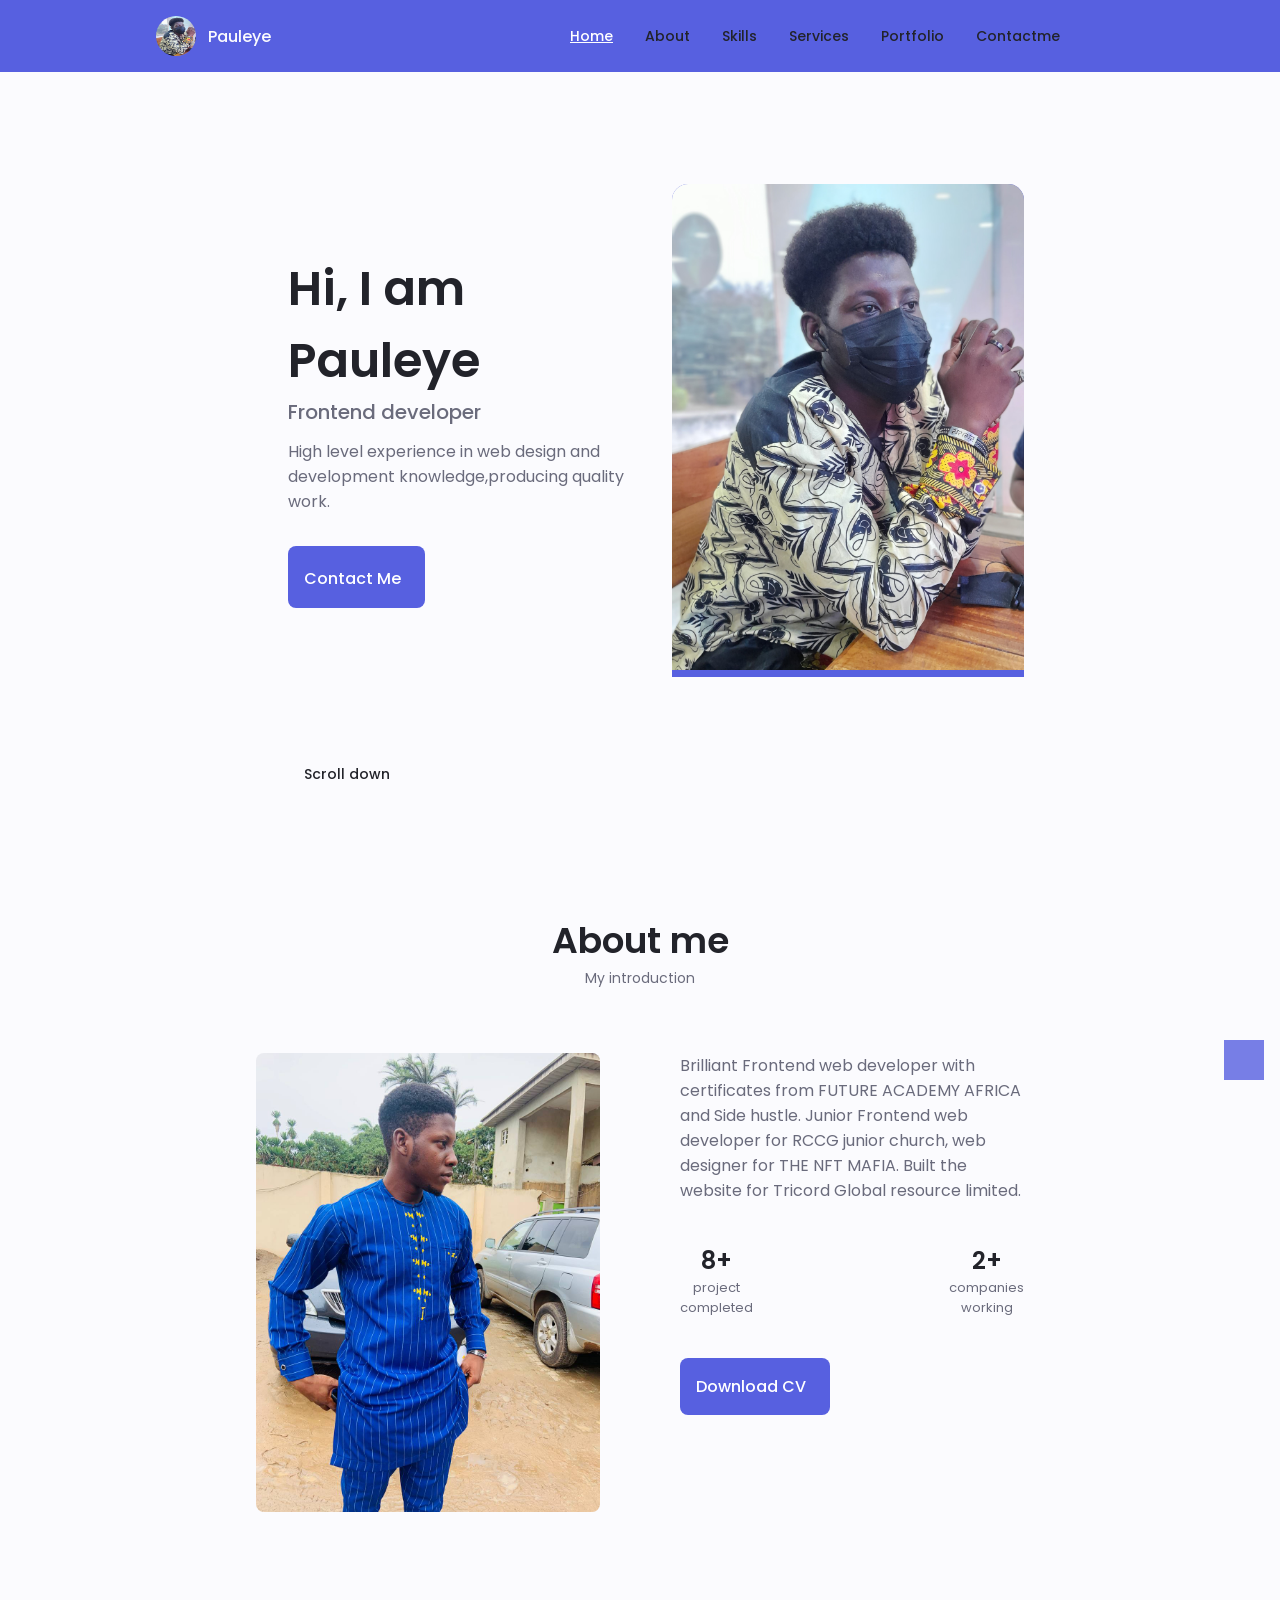
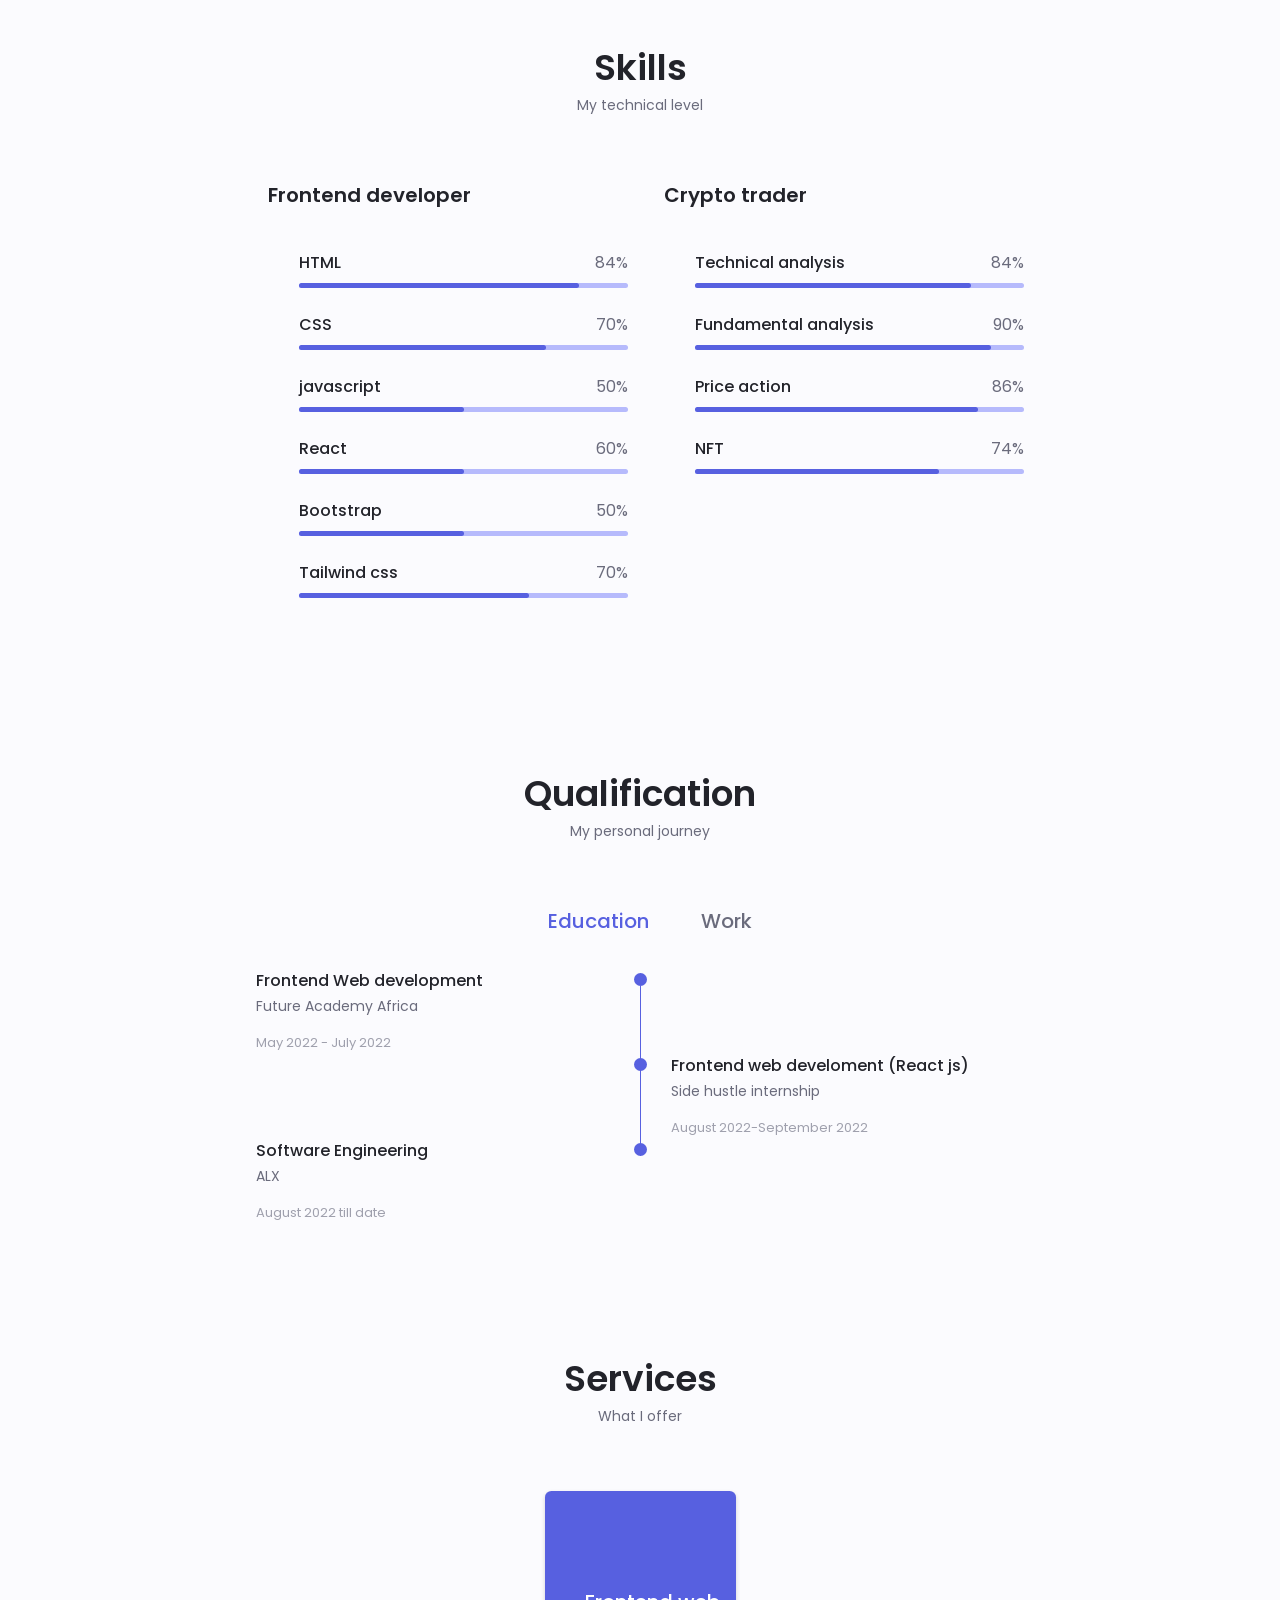
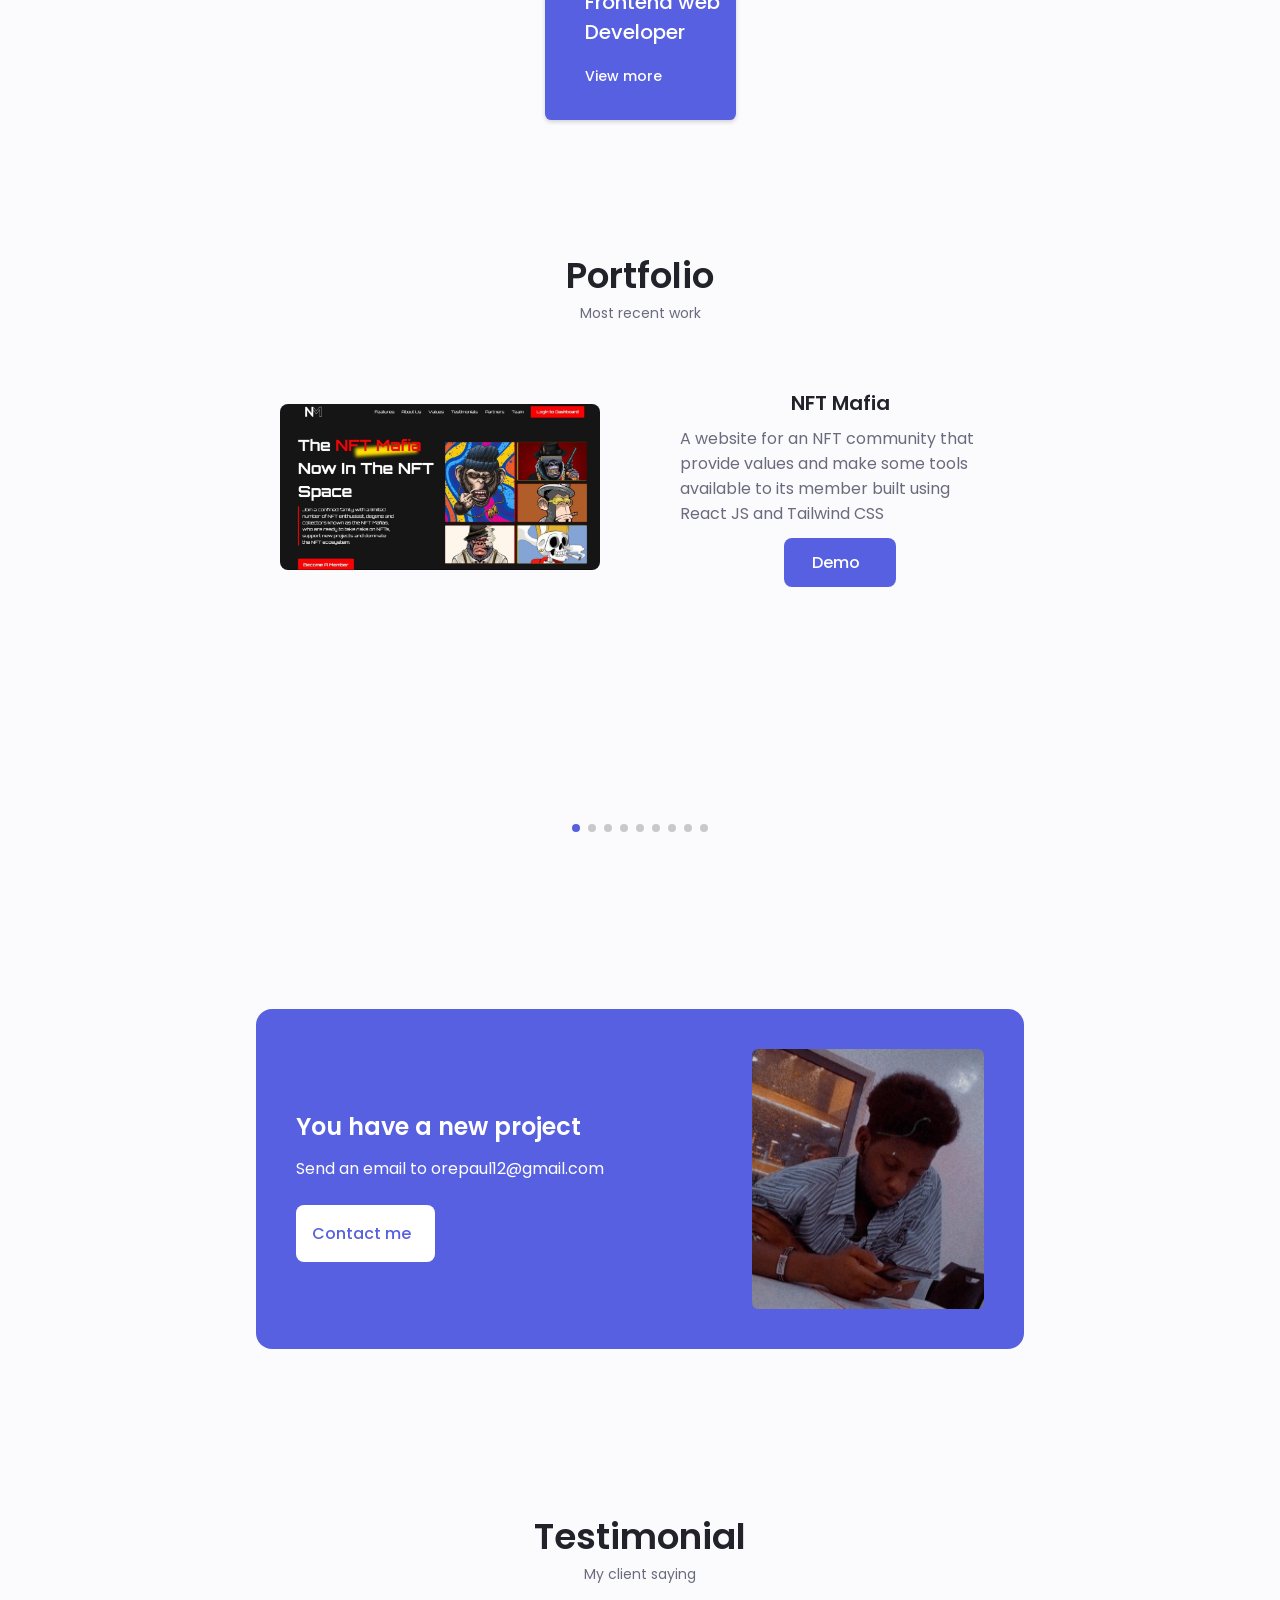
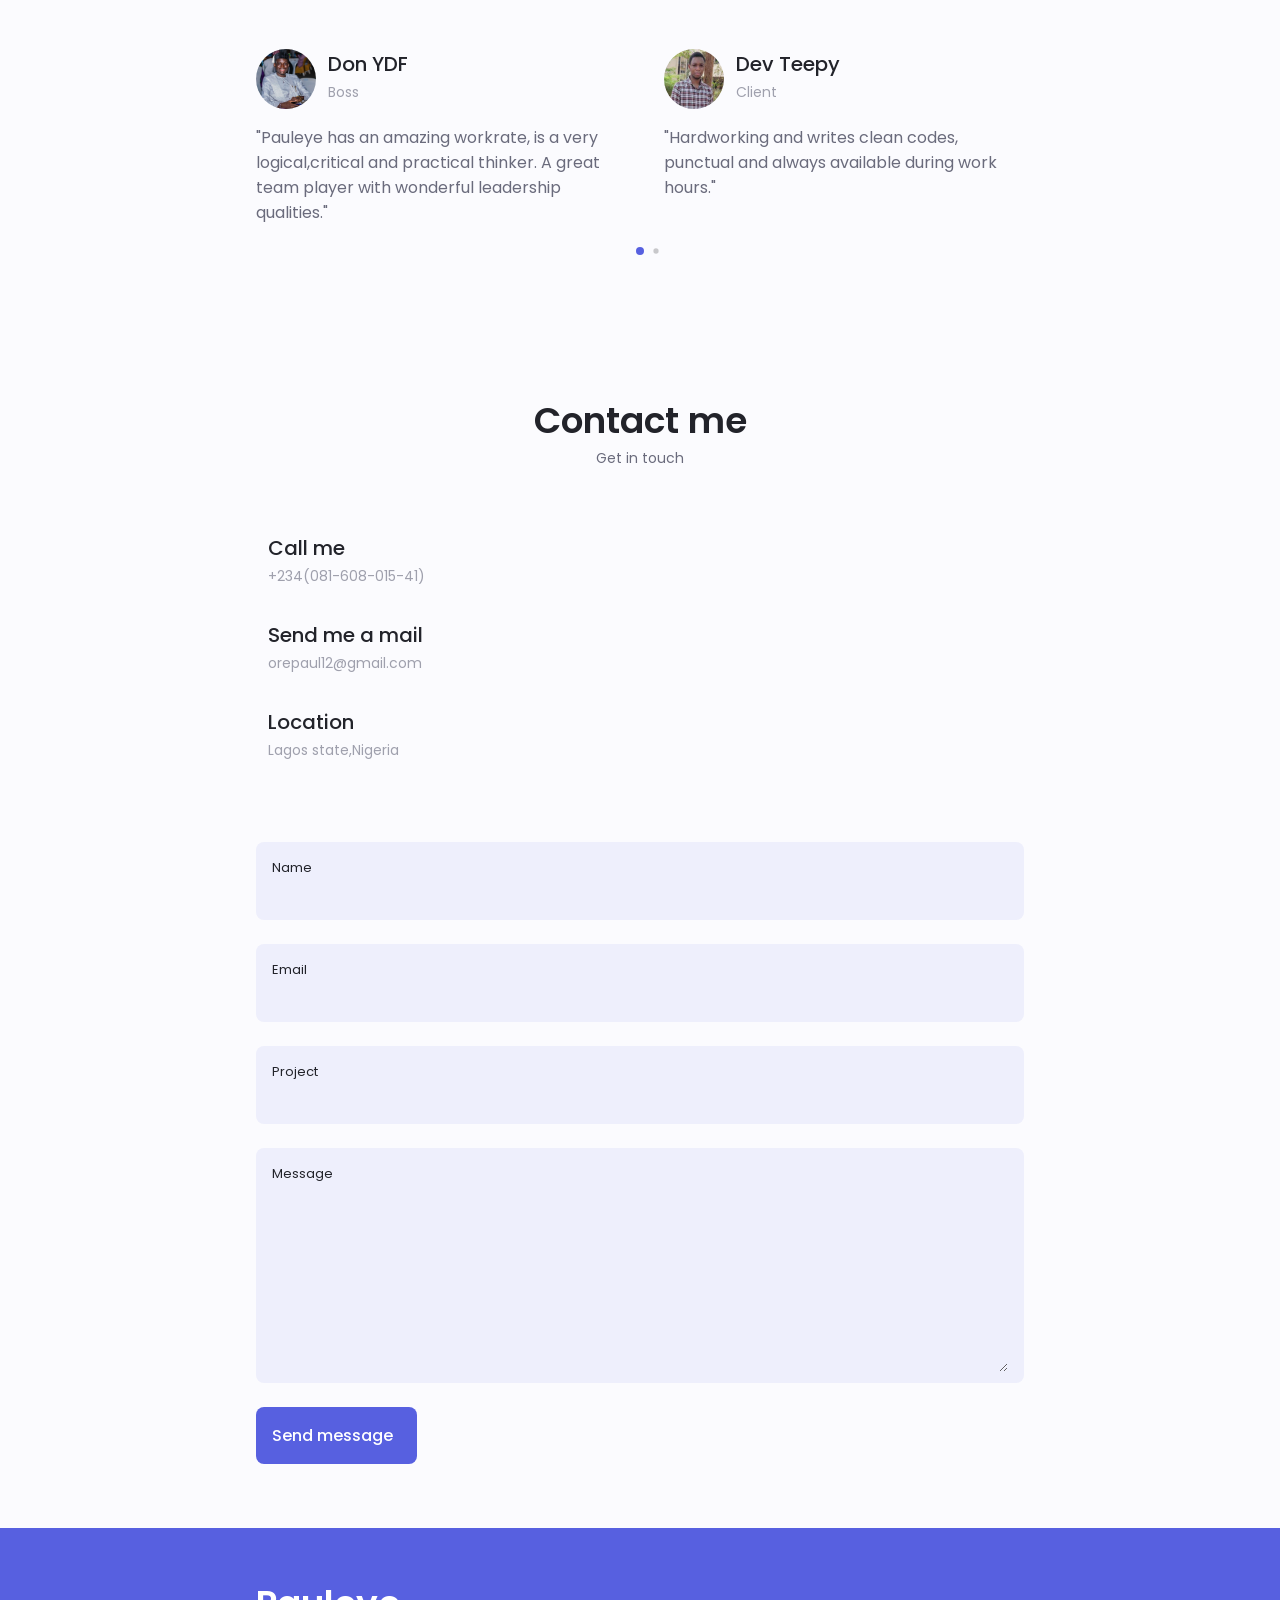
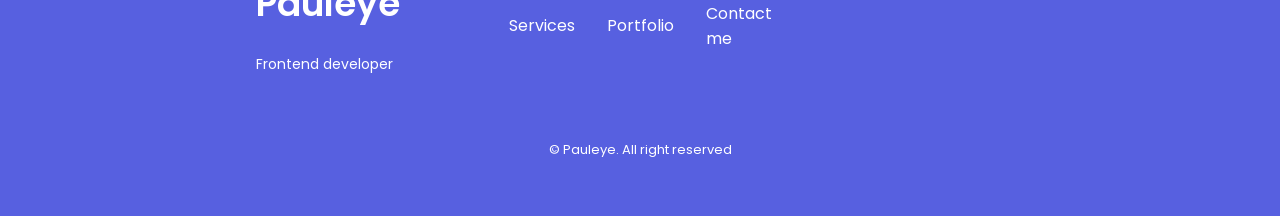
==== index.html @ 6f0e6a41 "updated CV" ====
<!DOCTYPE html>
<html lang="en">
  <head>
    <meta charset="UTF-8" />
    <meta http-equiv="X-UA-Compatible" content="IE=edge" />
    <meta name="viewport" content="width=device-width, initial-scale=1.0" />
    <link
      rel="shortcut icon"
      href="./images/pauleye 1.jpg"
      type="image/x-icon"
    />

    <!-- UNICONS -->
    <link
      rel="stylesheet"
      href="https://unicons.iconscout.com/release/v4.0.0/css/line.css"
    />

    <!-- SNIPER CSS -->
    <link rel="stylesheet" href="swiper-bundle.min.css" />

    <link rel="stylesheet" href="Portfolio.css" />
    <title>Pauleye</title>
  </head>
  <body>
    <header class="header" id="header">
      <nav class="nav container">
        <a href="#" class="nav_logo">
          <img src="images/pauleye 1.jpg" alt="" class="header_img" />
          <p>Pauleye</p>
        </a>

        <div class="nav_menu" id="nav_menu">
          <ul class="nav_list grid">
            <li class="nav_items">
              <a href="#home" class="nav_link active-link">
                <i class="uil uil-estate nav_icon"></i>Home
              </a>
            </li>
            <li class="nav_items">
              <a href="#about" class="nav_link">
                <i class="uil uil-user nav_icon"></i>About
              </a>
            </li>
            <li class="nav_items">
              <a href="#skills" class="nav_link">
                <i class="uil uil-file nav_icon"></i>Skills
              </a>
            </li>
            <li class="nav_items">
              <a href="#services" class="nav_link">
                <i class="uil uil-briefcase-alt nav_icon"></i>Services
              </a>
            </li>
            <li class="nav_items">
              <a href="#portfolio" class="nav_link">
                <i class="uil uil-scenery nav_icon"></i>Portfolio
              </a>
            </li>
            <li class="nav_items">
              <a href="#contact" class="nav_link">
                <i class="uil uil-message nav_icon"></i>Contactme
              </a>
            </li>
          </ul>
          <i class="uil uil-times nav_close" id="nav_close"></i>
        </div>

        <div class="nav_btns">
          <!-- THEME CHANGE BUTTON -->
          <i class="uil uil-moon change-theme" id="theme-button"></i>

          <div class="nav_toggle" id="nav_toggle">
            <i class="uil uil-apps"></i>
          </div>
        </div>
      </nav>
    </header>

    <!--==================== MAIN ====================-->
    <main class="main">
      <!--==================== HOME ====================-->
      <section class="home section" id="home">
        <div class="home_container container grid">
          <div class="home_content grid">
            <div class="home_social">
              <a
                href="https://www.linkedin.com/in/adeleye-oreoluwa-71635a216/"
                target="_blank"
                class="home_social-icon"
              >
                <i class="uil uil-linkedin-alt"></i>
              </a>

              <a
                href="https://www.twitter.com/pauleye12_"
                target="_blank"
                class="home_social-icon"
              >
                <i class="uil uil-twitter"></i>
              </a>

              <a
                href="https://www.github.com/"
                target="_blank"
                class="home_social-icon"
              >
                <i class="uil uil-github"></i>
              </a>
            </div>

            <div class="home_img">
              <img src="images/pauleye 1.jpg" alt="" class="image" />
            </div>

            <div class="home_data">
              <h1 class="home_title">Hi, I am Pauleye</h1>
              <h3 class="home_subtitle">Frontend developer</h3>
              <p class="home_description">
                High level experience in web design and development
                knowledge,producing quality work.
              </p>
              <a href="#contact" class="button button_flex">
                Contact Me <i class="uil uil-message button_icon"></i>
              </a>
            </div>
          </div>

          <div class="home_scroll">
            <a href="#about" class="home_scroll-button button--flex">
              <i class="uil uil-mouse-alt home_scroll-mouse"></i>
              <span class="home_scroll-name">Scroll down</span>
              <i class="uil uil-arrow-down home_scroll-arrow"></i>
            </a>
          </div>
        </div>
      </section>

      <!--==================== ABOUT ====================-->
      <section class="about section" id="about">
        <h2 class="section__title">About me</h2>
        <span class="section_subtitle">My introduction</span>

        <div class="about_container container grid">
          <img src="images/pauleyeNative.jpg" class="about_img" alt="" />
          <div class="about_data">
            <p class="about_description">
              Brilliant Frontend web developer with certificates from FUTURE
              ACADEMY AFRICA and Side hustle. Junior Frontend web developer for
              RCCG junior church, web designer for THE NFT MAFIA. Built the
              website for Tricord Global resource limited.
            </p>
            <div class="about_info">
              <!-- <div>
                        <span class="about_info-title">01+</span>
                        <span class="about_info-name">Years <br>experience</span>

                    </div> -->

              <div>
                <span class="about_info-title">8+</span>
                <span class="about_info-name">project <br />completed</span>
              </div>

              <div>
                <span class="about_info-title">2+</span>
                <span class="about_info-name">companies <br />working</span>
              </div>
            </div>
            <div class="about_buttons">
              <!-- link to your CV here -->
              <a
                download="pdf/Adeleye_Oreoluwa_Front_end_Developer (2).pdf"
                href="pdf/Adeleye_Oreoluwa_Front_end_Developer (2).pdf"
                class="button button--flex"
              >
                Download CV<i class="uil uil-download-alt button_icon"></i>
              </a>
            </div>
          </div>
        </div>
      </section>

      <!--==================== SKILLS ====================-->
      <section class="skills section" id="skills">
        <h2 class="section__title">Skills</h2>
        <span class="section_subtitle">My technical level</span>

        <div class="skills_container container grid">
          <div>
            <!-- SKILLS 1 -->

            <div class="skills_content skills_open">
              <div class="skills_header">
                <i class="uil uil-brackets-curly skills_icon"></i>

                <div>
                  <h1 class="skills_title">Frontend developer</h1>
                  <!-- <span class="skills_subtitle">More than 4 Years</span> -->
                </div>

                <i class="uil uil-angle-down skills_arrow"></i>
              </div>

              <div class="skills_list grid">
                <div class="skills_data">
                  <div class="skills_titles">
                    <h3 class="skills_name">HTML</h3>
                    <span class="skills_number">84%</span>
                  </div>
                  <div class="skills_bar">
                    <span class="skills_percentages skills_html"></span>
                  </div>
                </div>

                <div class="skills_data">
                  <div class="skills_titles">
                    <h3 class="skills_name">CSS</h3>
                    <span class="skills_number">70%</span>
                  </div>
                  <div class="skills_bar">
                    <span class="skills_percentages skills_css"></span>
                  </div>
                </div>

                <div class="skills_data">
                  <div class="skills_titles">
                    <h3 class="skills_name">javascript</h3>
                    <span class="skills_number">50%</span>
                  </div>
                  <div class="skills_bar">
                    <span class="skills_percentages skills_js"></span>
                  </div>
                </div>

                <div class="skills_data">
                  <div class="skills_titles">
                    <h3 class="skills_name">React</h3>
                    <span class="skills_number">60%</span>
                  </div>
                  <div class="skills_bar">
                    <span class="skills_percentages skills_react"></span>
                  </div>
                </div>

                <div class="skills_data">
                  <div class="skills_titles">
                    <h3 class="skills_name">Bootstrap</h3>
                    <span class="skills_number">50%</span>
                  </div>
                  <div class="skills_bar">
                    <span class="skills_percentages skills_js"></span>
                  </div>
                </div>

                <div class="skills_data">
                  <div class="skills_titles">
                    <h3 class="skills_name">Tailwind css</h3>
                    <span class="skills_number">70%</span>
                  </div>
                  <div class="skills_bar">
                    <span class="skills_percentages skills_tailwind"></span>
                  </div>
                </div>
              </div>
            </div>
          </div>

          <div>
            <!-- SKILLS 2 -->

            <div class="skills_content skills_close">
              <div class="skills_header">
                <i class="uil uil-server-network-alt skills_icon"></i>

                <div>
                  <h1 class="skills_title">Crypto trader</h1>
                  <!-- <span class="skills_subtitle">More than 2 Years</span> -->
                </div>

                <i class="uil uil-angle-down skills_arrow"></i>
              </div>

              <div class="skills_list grid">
                <div class="skills_data">
                  <div class="skills_titles">
                    <h3 class="skills_name">Technical analysis</h3>
                    <span class="skills_number">84%</span>
                  </div>
                  <div class="skills_bar">
                    <span
                      class="skills_percentages skills_Technical-analysis"
                    ></span>
                  </div>
                </div>

                <div class="skills_data">
                  <div class="skills_titles">
                    <h3 class="skills_name">Fundamental analysis</h3>
                    <span class="skills_number">90%</span>
                  </div>
                  <div class="skills_bar">
                    <span
                      class="skills_percentages skills_Fundamental-analysis"
                    ></span>
                  </div>
                </div>

                <div class="skills_data">
                  <div class="skills_titles">
                    <h3 class="skills_name">Price action</h3>
                    <span class="skills_number">86%</span>
                  </div>
                  <div class="skills_bar">
                    <span class="skills_percentages skills_Price-action"></span>
                  </div>
                </div>

                <div class="skills_data">
                  <div class="skills_titles">
                    <h3 class="skills_name">NFT</h3>
                    <span class="skills_number">74%</span>
                  </div>
                  <div class="skills_bar">
                    <span class="skills_percentages skills_NFT"></span>
                  </div>
                </div>
              </div>
            </div>
          </div>
        </div>
      </section>

      <!--==================== QUALIFICATION ====================-->
      <section class="qualification section">
        <h2 class="section__title">Qualification</h2>
        <span class="section_subtitle">My personal journey</span>

        <div class="qualification_container container">
          <div class="qualification_tabs">
            <div
              class="qualification_button button--flex qualification_active"
              data-target="#education"
            >
              <i class="uil uil-graduation-cap qualification_icon"></i>Education
            </div>

            <div class="qualification_button button--flex" data-target="#work">
              <i class="uil uil-briefcase-alt qualification_icon"></i>Work
            </div>
          </div>

          <div class="qualification_sections">
            <!--==================== QUALIFICATION CONTENT 1 ====================-->
            <div
              class="qualification_content qualification_active"
              data-content
              id="education"
            >
              <!--==================== QUALIFICATION 1 ====================-->
              <!-- <div class="qualification_data">
                <div>
                  <h3 class="qualification_title">Food technology</h3>
                  <span class="qualification_subtitle"
                    >University of Ibadan</span
                  >
                  <div class="qualification_calendar">
                    <i class="uil uil-calendar-alt"></i> 2017 till-date
                  </div>
                </div>

                <div>
                  <span class="qualification_rounder"></span>
                  <span class="qualification_line"></span>
                </div>
              </div> -->

              <!--==================== QUALIFICATION 2 ====================-->
              <div class="qualification_data">
                <div>
                  <h3 class="qualification_title">Frontend Web development</h3>
                  <span class="qualification_subtitle"
                    >Future Academy Africa</span
                  >
                  <div class="qualification_calendar">
                    <i class="uil uil-calendar-alt"></i> May 2022 - July 2022
                  </div>
                </div>

                <div>
                  <span class="qualification_rounder"></span>
                  <span class="qualification_line"></span>
                </div>
              </div>

              <!--==================== QUALIFICATION 3 ====================-->
              <div class="qualification_data">
                <div></div>

                <div>
                  <span class="qualification_rounder"></span>
                  <span class="qualification_line"></span>
                </div>

                <div>
                  <h3 class="qualification_title">
                    Frontend web develoment (React js)
                  </h3>
                  <span class="qualification_subtitle"
                    >Side hustle internship</span
                  >
                  <div class="qualification_calendar">
                    <i class="uil uil-calendar-alt"></i> August 2022-September
                    2022
                  </div>
                </div>
              </div>

              <!--==================== QUALIFICATION 4 ====================-->
              <div class="qualification_data">
                <div>
                  <h3 class="qualification_title">Software Engineering</h3>
                  <span class="qualification_subtitle">ALX</span>
                  <div class="qualification_calendar">
                    <i class="uil uil-calendar-alt"></i> August 2022 till date
                  </div>
                </div>

                <div>
                  <span class="qualification_rounder"></span>
                  <!-- <span class="qualification_line"></span> -->
                </div>
              </div>
            </div>

            <!--==================== WORK ====================-->
            <div class="qualification_content" data-content id="work">
              <!--==================== WORK 1 ====================-->
              <div class="qualification_data">
                <div>
                  <h3 class="qualification_title">
                    junior Frontend web developer and tutor
                  </h3>
                  <span class="qualification_subtitle">RCCG DTCE</span>
                  <div class="qualification_calendar">
                    <i class="uil uil-calendar-alt"></i> 2022 till-date
                  </div>
                </div>

                <div>
                  <span class="qualification_rounder"></span>
                  <span class="qualification_line"></span>
                </div>
              </div>

              <!--==================== WORK 2 ====================-->
              <div class="qualification_data">
                <div></div>

                <div>
                  <span class="qualification_rounder"></span>
                  <span class="qualification_line"></span>
                </div>

                <div>
                  <h3 class="qualification_title">Frontend web developer</h3>
                  <span class="qualification_subtitle">The NFT mafia</span>
                  <div class="qualification_calendar">
                    <i class="uil uil-calendar-alt"></i> october 2021 till date
                  </div>
                </div>
              </div>

              <!--==================== WORK 3 ====================-->
              <div class="qualification_data">
                <div>
                  <h3 class="qualification_title">Frontend web developer</h3>
                  <span class="qualification_subtitle">Tricord global</span>
                  <div class="qualification_calendar">
                    <i class="uil uil-calendar-alt"></i> September 2022 to
                    November 2022
                  </div>
                </div>

                <div>
                  <span class="qualification_rounder"></span>
                  <span class="qualification_line"></span>
                </div>
              </div>

              <!--==================== WORK 4 ====================-->
              <div class="qualification_data">
                <div></div>

                <div>
                  <span class="qualification_rounder"></span>
                </div>

                <div>
                  <h3 class="qualification_title">Always working</h3>
                  <span class="qualification_subtitle"
                    >On a personal project</span
                  >
                  <div class="qualification_calendar">
                    <i class="uil uil-calendar-alt"></i> 2021 till-date
                  </div>
                </div>
              </div>
            </div>
          </div>
        </div>
      </section>

      <!--==================== SERVICES ====================-->
      <section class="services section" id="services">
        <h2 class="section__title">Services</h2>
        <span class="section_subtitle">What I offer</span>

        <div class="services_container container">
          <!-- SERVICES 1 -->
          <div class="services_content">
            <div>
              <i class="uil uil-web-grid services_icon"></i>
              <h3 class="services_title">Frontend web <br />Developer</h3>
            </div>

            <span
              class="button button--flex button--small button--link services_button"
            >
              View more
              <i class="uil uil-arrow-right button_icon"></i>
            </span>

            <div class="services_modal">
              <div class="services_modal-content">
                <h4 class="servies_modal-title">
                  Frontend <br />
                  Developer
                </h4>
                <i class="uil uil-times services_modal-close"></i>

                <ul class="services_modal-services grid">
                  <li class="services_modal-service">
                    <i class="uil uil-check-circle services_modal-icon"></i>
                    <p>Develops websites and applications.</p>
                  </li>

                  <li class="services_modal-service">
                    <i class="uil uil-check-circle services_modal-icon"></i>
                    <p>Builds the user interface (UI).</p>
                  </li>

                  <li class="services_modal-service">
                    <i class="uil uil-check-circle services_modal-icon"></i>
                    <p>Teaches Frontend web development.</p>
                  </li>
                </ul>
              </div>
            </div>
          </div>

          <!-- SERVICES 2 -->
          <!-- <div class="services_content">
            <div>
              <i class="uil uil-bitcoin services_icon"></i>
              <h3 class="services_title">Crypto & NFT<br />trader and tutor</h3>
            </div>

            <span
              class="button button--flex button--small button--link services_button"
            >
              View more
              <i class="uil uil-arrow-right button_icon"></i>
            </span>

            <div class="services_modal">
              <div class="services_modal-content">
                <h4 class="servies_modal-title">
                  Cryptocurrency <br />
                  enthusiast
                </h4>
                <i class="uil uil-times services_modal-close"></i>

                <ul class="services_modal-services grid">
                  <li class="services_modal-services">
                    <i class="uil uil-check-circle services_modal-icon"></i>
                    <p>Trade the financial and crypto market.</p>
                  </li>

                  <li class="services_modal-services">
                    <i class="uil uil-check-circle services_modal-icon"></i>
                    <p>
                      Teaches Fundamental/advanced and basics of Cryptocurrency
                      and NFT.
                    </p>
                  </li>

                  <li class="services_modal-services">
                    <i class="uil uil-check-circle services_modal-icon"></i>
                    <p>
                      Provides signals and carry out researches on
                      Cryptocurrency and NFT projects.
                    </p>
                  </li>
                </ul>
              </div>
            </div>
          </div> -->
        </div>
      </section>

      <!--==================== PORTFOLIO ====================-->
      <section class="portfolio section" id="portfolio">
        <h2 class="section__title">Portfolio</h2>
        <span class="section_subtitle">Most recent work</span>

        <div class="portfolio_container container swiper">
          <div class="swiper-wrapper">
            <!-- PORTFOLIO 1 -->
            <div class="portfolio_content grid swiper-slide">
              <img src="images/NFT_Mafia.jpeg" alt="" class="portfolio_img" />
              <div class="portfolio_data">
                <h3 class="portfolio_title">NFT Mafia</h3>
                <p class="portfolio_description">
                  A website for an NFT community that provide values and make
                  some tools available to its member built using React JS and
                  Tailwind CSS
                </p>
                <a
                  href="https://nftmafia.netlify.app/"
                  target="_blank"
                  class="button button--flex button--small portfolio_button"
                  >Demo
                  <i class="uil uil-arrow-right button_icon"></i>
                </a>
              </div>
            </div>

            <!-- PORTFOLIO 2 -->
            <div class="portfolio_content grid swiper-slide">
              <img
                src="images/comment-app.jpg"
                alt="tenzie-game-image"
                class="portfolio_img"
              />
              <div class="portfolio_data">
                <h3 class="portfolio_title">Interactive comment section</h3>
                <p class="portfolio_description">
                 An interactive comment section feature built on React and tailwind CSS that allows use to upvote, downvote, delete, reply and make comments
                </p>
                <a
                  href="https://interactivecommentapp.netlify.app"
                  target="_blank"
                  class="button button--flex button--small portfolio_button"
                  >Demo
                  <i class="uil uil-arrow-right button_icon"></i>
                </a>
              </div>
            </div>
            <!-- PORTFOLIO 3 -->
            <div class="portfolio_content grid swiper-slide">
              <img
                src="images/tenzieGame.jpeg"
                alt="tenzie-game-image"
                class="portfolio_img"
              />
              <div class="portfolio_data">
                <h3 class="portfolio_title">Tenzies Game</h3>
                <p class="portfolio_description">
                  A die rolling game that runs on React JS incoporating state
                  management
                </p>
                <a
                  href="https://playtenzies.netlify.app"
                  target="_blank"
                  class="button button--flex button--small portfolio_button"
                  >Demo
                  <i class="uil uil-arrow-right button_icon"></i>
                </a>
              </div>
            </div>
            <!-- PORTFOLIO 4 -->
            <div class="portfolio_content grid swiper-slide">
              <img
                src="images/tricord-global.jpeg"
                alt=""
                class="portfolio_img"
              />
              <div class="portfolio_data">
                <h3 class="portfolio_title">Tricord Global website</h3>
                <p class="portfolio_description">
                  A website for an agricultural organisation involved in the
                  growth, processing and storage of agricultural product. built
                  using Vanilla JS and CSS.
                </p>
                <a
                  href="https://tricordmobile.netlify.app/"
                  target="_blank"
                  class="button button--flex button--small portfolio_button"
                  >Demo
                  <i class="uil uil-arrow-right button_icon"></i>
                </a>
              </div>
            </div>
            <!-- PORTFOLIO 5 -->
            <div class="portfolio_content grid swiper-slide">
              <img
                src="images/pinksale-landing-page.jpeg"
                alt=""
                class="portfolio_img"
              />
              <div class="portfolio_data">
                <h3 class="portfolio_title">Pinksale landing page clone</h3>
                <p class="portfolio_description">
                  landingpage clone for pinksale.io. built using React JS and
                  Bootstrap CSS.
                </p>
                <a
                  href="https://pinksalelandingpage.netlify.app/"
                  target="_blank"
                  class="button button--flex button--small portfolio_button"
                  >Demo
                  <i class="uil uil-arrow-right button_icon"></i>
                </a>
              </div>
            </div>

            <!-- PORTFOLIO 6 -->
            <div class="portfolio_content grid swiper-slide">
              <img
                src="images/uniswap clone.jpeg"
                alt=""
                class="portfolio_img"
              />
              <div class="portfolio_data">
                <h3 class="portfolio_title">Uniswap clone</h3>
                <p class="portfolio_description">
                  A clone for uniswap exchange built using vanilla JS and CSS
                </p>
                <a
                  href="https://uniswap-exchange-clone.netlify.app"
                  target="_blank"
                  class="button button--flex button--small portfolio_button"
                  >Demo
                  <i class="uil uil-arrow-right button_icon"></i>
                </a>
              </div>
            </div>

            <!-- PORTFOLIO 7 -->
            <div class="portfolio_content grid swiper-slide">
              <img
                src="images/tip calculator main.jpeg"
                alt=""
                class="portfolio_img"
              />
              <div class="portfolio_data">
                <h3 class="portfolio_title">Tip calculator</h3>
                <p class="portfolio_description">
                  A simple calculator to peform arithmetic operations built
                  using vanilla JS and CSS
                </p>
                <a
                  href="https://pauleyetipcalculator.netlify.app/"
                  target="_blank"
                  class="button button--flex button--small portfolio_button"
                  >Demo
                  <i class="uil uil-arrow-right button_icon"></i>
                </a>
              </div>
            </div>

            <!-- PORTFOLIO 8 -->
            <div class="portfolio_content grid swiper-slide">
              <img
                src="images/carolineigoji.jpeg"
                alt="igoji-caroline"
                class="portfolio_img"
              />
              <div class="portfolio_data">
                <h3 class="portfolio_title">Profile card</h3>
                <p class="portfolio_description">
                  A Simple profile card built with React JS
                </p>
                <a
                  href="https://igojicaroline.netlify.app"
                  target="_blank"
                  class="button button--flex button--small portfolio_button"
                  >Demo
                  <i class="uil uil-arrow-right button_icon"></i>
                </a>
              </div>
            </div>

            <!-- PORTFOLIO 9 -->
            <div class="portfolio_content grid swiper-slide">
              <img
                src="images/rating component.jpeg"
                alt=""
                class="portfolio_img"
              />
              <div class="portfolio_data">
                <h3 class="portfolio_title">Rating component</h3>
                <p class="portfolio_description">
                  A component that allows you to give ratings
                </p>
                <a
                  href="https://ratingcardflip.netlify.app/"
                  target="_blank"
                  class="button button--flex button--small portfolio_button"
                  >Demo
                  <i class="uil uil-arrow-right button_icon"></i>
                </a>
              </div>
            </div>
          </div>
          <!-- Add Arrows -->
          <div class="swiper-button-next">
            <i class="uil uil-angle-right-b swiper-portfolio-icon"></i>
          </div>
          <div class="swiper-button-prev">
            <i class="uil uil-angle-left-b swiper-portfolio-icon"></i>
          </div>

          <!-- Add Pagination -->
          <div class="swiper-pagination"></div>
        </div>
      </section>

      <!--==================== PROJECT IN MIND ====================-->
      <section class="project section">
        <div class="project_bg">
          <div class="project_container container grid">
            <div class="project_data">
              <h2 class="project_title">You have a new project</h2>
              <p class="project_description">
                Send an email to orepaul12@gmail.com
              </p>
              <a href="#contact" class="button button--flex button--white">
                Contact me
                <i class="uil uil-message project_icon button_icon"></i>
              </a>
            </div>

            <img src="images/pauleye 3.jpeg" alt="jpeng" class="project_img" />
          </div>
        </div>
      </section>

      <!--==================== TESTIMONIAL ====================-->
      <section class="testimonial section">
        <h2 class="section__title">Testimonial</h2>
        <span class="section_subtitle">My client saying</span>

        <div class="testimonial_container container swiper">
          <div class="swiper-wrapper">
            <!-- TESTIMONIAL 1 -->
            <div class="testimonial_content swiper-slide">
              <div class="testimonial_data">
                <div class="testimonial_header">
                  <img
                    src="images/don ydf.jpeg"
                    alt="image"
                    class="testimonial_img"
                  />

                  <div>
                    <h3 class="testimonial_name">Don YDF</h3>
                    <span class="testimonial_client">Boss</span>
                  </div>
                </div>
                <div>
                  <i class="uil uil-star"></i>
                  <i class="uil uil-star"></i>
                  <i class="uil uil-star"></i>
                  <i class="uil uil-star"></i>
                  <i class="uil uil-star"></i>
                </div>
              </div>

              <p class="testimonial_description">
                "Pauleye has an amazing workrate, is a very logical,critical and
                practical thinker. A great team player with wonderful leadership
                qualities."
              </p>
            </div>

            <!-- TESTIMONIAL 2 -->
            <div class="testimonial_content swiper-slide">
              <div class="testimonial_data">
                <div class="testimonial_header">
                  <img
                    src="images/tobiloba.jpeg"
                    alt="image"
                    class="testimonial_img"
                  />

                  <div>
                    <h3 class="testimonial_name">Dev Teepy</h3>
                    <span class="testimonial_client">Client</span>
                  </div>
                </div>
                <div>
                  <i class="uil uil-star"></i>
                  <i class="uil uil-star"></i>
                  <i class="uil uil-star"></i>
                  <i class="uil uil-star"></i>
                  <i class="uil uil-star"></i>
                </div>
              </div>

              <p class="testimonial_description">
                "Hardworking and writes clean codes, punctual and always
                available during work hours."
              </p>
            </div>
          </div>

          <!-- Add Pagination -->
          <div class="swiper-pagination swiper-pagination-testimonial"></div>
        </div>
      </section>

      <!--==================== CONTACT ME ====================-->
      <section class="contact section" id="contact">
        <h2 class="section__title">Contact me</h2>
        <span class="section_subtitle">Get in touch</span>

        <div class="contact_container container grid">
          <div>
            <div class="contact_information">
              <i class="uil uil-phone contact_icon"></i>

              <div>
                <h3 class="contact_title">Call me</h3>
                <span class="contact_subtitle">+234(081-608-015-41)</span>
              </div>
            </div>

            <div class="contact_information">
              <i class="uil uil-envelope-download contact_icon"></i>

              <div>
                <h3 class="contact_title">Send me a mail</h3>
                <span class="contact_subtitle">orepaul12@gmail.com</span>
              </div>
            </div>

            <div class="contact_information">
              <i class="uil uil-map-marker contact_icon"></i>

              <div>
                <h3 class="contact_title">Location</h3>
                <span class="contact_subtitle">Lagos state,Nigeria</span>
              </div>
            </div>
          </div>

          <form action="" class="contact_form grid">
            <div class="contact_inputs grid">
              <div class="contact_content">
                <label for="" class="contact_label">Name</label>
                <input type="text" class="contact_input" />
              </div>

              <div class="contact_content">
                <label for="" class="contact_label">Email</label>
                <input type="email" class="contact_input" />
              </div>

              <div class="contact_content">
                <label for="" class="contact_label">Project</label>
                <input type="text" class="contact_input" />
              </div>

              <div class="contact_content">
                <label for="" class="contact_label">Message</label>
                <textarea
                  name=""
                  id=""
                  cols="0"
                  rows="7"
                  class="contact_input"
                ></textarea>
              </div>

              <div>
                <a href="" class="button button--flex contact_button">
                  Send message
                  <i class="uil uil-message button_icon"></i>
                </a>
              </div>
            </div>
          </form>
        </div>
      </section>
    </main>

    <!--==================== FOOTER ====================-->
    <footer class="footer">
      <div class="footer_bg">
        <div class="footer_container container grid">
          <div>
            <h1 class="footer_title">Pauleye</h1>
            <span class="footer_subtitle">Frontend developer</span>
          </div>

          <ul class="footer_links">
            <li>
              <a href="#services" class="footer_link">Services</a>
            </li>

            <li>
              <a href="#portfolio" class="footer_link">Portfolio</a>
            </li>

            <li>
              <a href="#contact" class="footer_link">Contact me</a>
            </li>
          </ul>

          <div class="footer_socials">
            <a
              href="https://www.twitter.com/pauleye12_"
              target="_blank"
              class="footer_social"
            >
              <i class="uil uil-twitter"></i>
            </a>

            <a
              href="https://www.instagram.com/pauleye_12"
              target="_blank"
              class="footer_social"
            >
              <i class="uil uil-instagram"></i>
            </a>

            <a
              href="https://www.discord.com/pauleye#4851"
              target="_blank"
              class="footer_social"
            >
              <i class="uil uil-discord"></i>
            </a>
          </div>
        </div>

        <p class="footer_copy">&#169; Pauleye. All right reserved</p>
      </div>
    </footer>

    <!--==================== SCROLL TOP ====================-->
    <a href="#" class="scrollup" id="scroll-up">
      <i class="uil uil-arrow-up scrollup_icon"></i>
    </a>

    <script src="swiper-bundle.min.js"></script>
    <script src="portfolio.js"></script>
  </body>
</html>
---- Portfolio.css ----
/* GOOGLE FONTS */
@import url("https://fonts.googleapis.com/css2?family=Overpass:wght@400;700&family=Poppins:ital,wght@0,500;0,600;1,400&family=Space+Mono:wght@700&display=swap");

/* VARIABLE CSS */
:root {
  --header-height: 3rem;

  /* COLORS */
  --hue-color: 236;

  --first-color: hsl(var(--hue-color), 69%, 61%);
  --first-color-second: hsl(var(--hue-color), 69%, 61%);
  --first-color-alt: hsl(var(--hue-color), 57%, 53%);
  --first-color-lighter: hsl(var(--hue-color), 92%, 85%);
  --title-color: hsl(var(--hue-color), 10%, 15%);
  --text-color: hsl(var(--hue-color), 8%, 45%);
  --text-color-light: hsl(var(--hue-color), 8%, 65%);
  --input-color: hsl(var(--hue-color), 70%, 96%);
  --body-color: hsl(var(--hue-color), 60%, 99%);
  --container-color: #fff;
  --scroll-bar-color: hsl(var(--hue-color), 12%, 90%);
  --scroll-thumb-color: hsl(var(--hue-color), 12%, 80%);

  /* FONT AND TYPOGRAPHY */
  --body-font: "Poppins", sans-serif;

  /* 1rem = 16px */
  --big-font-size: 2rem;
  --h1-font-size: 1.5rem;
  --h2-font-size: 1.25rem;
  --h3-font-size: 1.125rem;
  --normal-font-size: 0.936rem;
  --small-font-size: 0.813rem;
  --smaller-font-size: 0.75rem;

  /* FONT WEIGHT */
  --font-medium: 500;
  --font-semi-bold: 600;

  /* MARGIN BOTTOM */
  /* .5rem =8px .75rem=12px */
  --mb-0-25: 1.25rem;
  --mb-0-5: 0.5rem;
  --mb-0-75: 0.75rem;
  --mb-1: 1rem;
  --mb-1-5: 1.5rem;
  --mb-2: 2rem;
  --mb-2-5: 2.5rem;
  --mb-3: 3rem;

  /* z index */
  --z-tooltip: 10;
  --z-fixed: 100;
  --z-modal: 1000;
}

/* font size for big screens */
@media screen and (min-width: 968px) {
  :root {
    --big-font-size: 3rem;
    --h1-font-size: 2.25rem;
    --h2-font-size: 1.5rem;
    --h3-font-size: 1.25rem;
    --normal-font-size: 1rem;
    --small-font-size: 0.875rem;
    --smaller-font-size: 0.813rem;
  }
}

/* VARIABLES DARK THEME */
body.dark-theme {
  --first-color-second: hsl(var(--hue-color), 30%, 8%);
  --title-color: hsl(var(--hue-color), 8%, 95%);
  --text-color: hsl(var(--hue-color), 8%, 75%);
  --input-color: hsl(var(--hue-color), 29%, 16%);
  --body-color: hsl(var(--hue-color), 28%, 12%);
  --container-color: hsl(var(--hue-color), 29%, 16%);
  --scroll-bar-color: hsl(var(--hue-color), 12%, 48%);
  --scroll-thumb-color: hsl(var(--hue-color), 12%, 36%);
}

/* BUTTON DARK/LIGHT */
.nav_btns {
  display: flex;
  align-items: center;
  width: 3rem;
  justify-content: space-between;
}

.change-theme {
  font-size: 1.25rem;
  color: var(--title-color);
  cursor: pointer;
}

.change_theme:hover {
  color: var(--first-color);
}

/* BASE CLASSES */
* {
  padding: 0;
  margin: 0;
  box-sizing: border-box;
}
html {
  scroll-behavior: smooth;
}

body {
  margin: 0 0 var(--header-height) 0;
  font-family: var(--body-font);
  font-size: var(--normal-font-size);
  background-color: var(--body-color);
  color: var(--text-color);
}

h1,
h2,
h3,
h4 {
  color: var(--title-color);
  font-weight: var(--font-semi-bold);
}

ul {
  list-style: none;
}

a {
  text-decoration: none;
  color: var(--text-color);
}
img {
  max-width: 100%;
  height: auto;
}

/* REUSEABLE CSS CLASSES */
.section {
  padding: 2rem 0 4rem;
}

.section__title {
  font-size: var(--h1-font-size);
}

.section_subtitle {
  display: block;
  font-size: var(--small-font-size);
  margin-bottom: var(--mb-3);
}

.section__title,
.section_subtitle {
  text-align: center;
}

/* LAYOUT */

.container {
  max-width: 768px;
  margin-left: var(--mb-1-5);
  margin-right: var(--mb-1-5);
}

.grid {
  display: grid;
  gap: 1.5rem;
}

.header {
  width: 100%;
  position: fixed;
  bottom: 0;
  left: 0;
  z-index: var(--z-fixed);
  background-color: var(--first-color);
}

.nav {
  max-width: 968px;
  height: var(--header-height);
  display: flex;
  justify-content: space-between;
  align-items: center;
}

.header_img {
  width: 40px;
  height: 40px;
  margin-right: var(--mb-0-75);
  border-radius: 50%;
}

.nav_logo {
  display: flex;
  align-items: center;
  justify-content: center;
}
.nav_logo,
.nav_toggle {
  color: var(--body-color);
  font-weight: var(--font-medium);
}
.nav_logo:hover {
  color: var(--first-color-lighter);
}
.nav_toggle {
  font-size: 1.1rem;
  cursor: pointer;
}
.nav_toggle:hover {
  color: var(--first-color-lighter);
}
@media screen and (max-width: 767px) {
  .nav_menu {
    position: fixed;
    bottom: -100%;
    left: 0;
    width: 100%;
    background-color: var(--first-color);
    padding: 2rem 1.5rem 4rem;
    box-shadow: 0 -1px 4px rgba(0, 0, 0, 0.15);
    border-radius: 1.5rem 1.5em 0 0;
    transition: 0.3s;
  }
}

.nav_list {
  grid-template-columns: repeat(3, 1fr);
  gap: 2rem;
}
.nav_link {
  display: flex;
  flex-direction: column;
  align-items: center;
  font-size: var(--small-font-size);
  color: var(--title-color);
  font-weight: var(--font-medium);
}
.nav_link:hover {
  color: var(--first-color-lighter);
}
.nav_icon {
  font-size: 1.2rem;
}
.nav_close {
  position: absolute;
  right: 1.3rem;
  bottom: 0.5em;
  font-size: 1.5rem;
  cursor: pointer;
  color: var(--body-color);
}
.nav_close:hover {
  color: var(--first-color-second);
}

/* SHOW MENU */
.show-menu {
  bottom: 0;
}

/* ACTIVE LINK */
.active-link {
  color: white;
  text-decoration: underline;
}

/* CHANGE BACKGROUND HEADER */
.scroll-header {
  box-shadow: 0 -1px 4px rgba(0, 0, 0, 0.15);
}

/* HOME */

.home_container {
  gap: 1rem;
}

.home_content {
  grid-template-columns: 0.5fr 3fr;
  padding-top: 3.5rem;
  align-items: center;
}

.home_social {
  display: grid;
  grid-template-columns: max-content;
  row-gap: 1rem;
}

.home_social-icon {
  font-size: 1.25rem;
  color: var(--first-color);
}

.home_social-icon:hover {
  color: var(--first-color-alt);
}

.home_data {
  grid-column: 1/3;
}

.home_title {
  font-size: var(--big-font-size);
}

.home_subtitle {
  font-size: var(--h3-font-size);
  color: var(--text-color);
  font-weight: var(--font-medium);
  margin-bottom: var(--mb-0-75);
}

.home_description {
  margin-bottom: var(--mb-2);
}

.home_img {
  background-color: var(--first-color);
  border-radius: 1rem 1rem 0 0;
}

.image {
  border-radius: 1rem 1rem 0 0;
}

.home_scroll {
  /* display: none; */
}

.home_scroll-button {
  color: var(--first-color);
  transition: 0.3s;
}
.home_scroll-button:hover {
  transform: translateY(0.25rem);
}
.home_scroll-mouse {
  font-size: 2rem;
}
.home_scroll-name {
  font-size: var(--small-font-size);
  color: var(--title-color);
  font-weight: var(--font-medium);
  margin-right: var(--mb-0-25);
}

.home_scroll-arrow {
  font-size: 1.25rem;
}
.button {
  display: inline-block;
  background-color: var(--first-color);
  color: #fff;
  padding: 1rem;
  border-radius: 0.5rem;
  font-weight: var(--font-medium);
  transition: all .35s;
}
.button:hover {
  background-color: var(--first-color-alt);
  transform: translateY(5px);
}
.button_icon {
  font-size: 1.25rem;
  margin-left: var(--mb-0-5);
  transition: 0.3s;
}

.button--white {
  background-color: white;
  color: var(--first-color);
  transition: 0.35s;
}

.button--white:hover {
  background-color: var(--first-color-alt);
  color: #fff;
}
.button--flex {
  display: inline-flex;
  align-items: center;
}

.button--small {
  padding: 0.75rem 1rem;
}

.button--link {
  padding: 0;
  background-color: transparent;
  color: var(--first-color);
}

.button--link:hover {
  background-color: transparent;
  color: var(--first-color-alt);
}

/* ABOUT */

.about_img {
  width: 200px;
  border-radius: 0.5rem;
  justify-self: center;
  align-self: center;
}

.about_description {
  text-align: center;
  margin-bottom: var(--mb-2-5);
}

.about_info {
  display: flex;
  justify-content: space-evenly;
  margin-bottom: var(--mb-2-5);
}

.about_info-title {
  font-size: var(--h2-font-size);
  font-weight: var(--font-semi-bold);
  color: var(--title-color);
}

.about_info-name {
  font-size: var(--smaller-font-size);
}

.about_info-title,
.about_info-name {
  display: block;
  text-align: center;
}

.about_buttons {
  display: flex;
  justify-content: center;
  align-items: center;
}

.skills_container {
  row-gap: 0;
}

.skills_header {
  display: flex;
  align-items: center;
  margin-bottom: var(--mb-2-5);
  cursor: pointer;
}

.skills_icon,
.skills_arrow {
  font-size: 2rem;
  color: var(--first-color);
}

.skills_icon {
  margin-right: var(--mb-0-75);
}

.skills_title {
  font-size: var(--h3-font-size);
}

.skills_subtitle {
  font-size: var(--small-font-size);
  color: var(--text-color-light);
}

.skills_arrow {
  margin-left: auto;
  transition: 0.4s;
}

.skills_list {
  row-gap: 1.5rem;
  padding-left: 2.7rem;
  transition: 0.4s;
}

.skills_titles {
  display: flex;
  justify-content: space-between;
  margin-bottom: var(--mb-0-5);
}

.skills_name {
  font-size: var(--normal-font-size);
  font-weight: var(--font-medium);
}

.skills_bar,
.skills_percentages {
  height: 5px;
  border-radius: 0.25rem;
}

.skills_bar {
  background-color: var(--first-color-lighter);
}

.skills_percentages {
  display: block;
  background-color: var(--first-color);
}

.skills_html {
  width: 85%;
}

.skills_css {
  width: 75%;
}

.skills_js {
  width: 50%;
}

.skills_react {
  width: 50%;
}
.skills_tailwind {
  width: 70%;
}

.skills_Technical-analysis {
  width: 84%;
}

.skills_Fundamental-analysis {
  width: 90%;
}

.skills_Price-action {
  width: 86%;
}

.skills_NFT {
  width: 74%;
}

.skills_close .skills_list {
  height: 0;
  overflow: hidden;
}

.skills_open .skills_list {
  height: max-content;
  margin-bottom: var(--mb-2-5);
}

.skills_open .skills_arrow {
  transform: rotate(-180deg);
}

/* QUALIFICATION */

.qualification_tabs {
  display: flex;
  justify-content: space-evenly;
  margin-bottom: var(--mb-2);
}

.qualification_button {
  font-size: var(--h3-font-size);
  font-weight: var(--font-medium);
  cursor: pointer;
}
.qualification_button:hover {
  color: var(--first-color);
}

.qualification_icon {
  font-size: 1.8rem;
  margin-right: var(--mb-0-25);
}

.qualification_data {
  display: grid;
  grid-template-columns: 1fr max-content 1fr;
  column-gap: 1.5rem;
}

.qualification_title {
  font-size: var(--normal-font-size);
  font-weight: var(--font-medium);
}

.qualification_subtitle {
  display: inline-block;
  font-size: var(--small-font-size);
  margin-bottom: var(--mb-1);
}

.qualification_calendar {
  font-size: var(--smaller-font-size);
  color: var(--text-color-light);
}

.qualification_rounder {
  display: inline-block;
  width: 13px;
  height: 13px;
  background-color: var(--first-color);
  border-radius: 50%;
}

.qualification_line {
  display: block;
  width: 1px;
  height: 100%;
  background-color: var(--first-color);
  transform: translate(6px, -7px);
}

.qualification [data-content] {
  display: none;
}

.qualification_active[data-content] {
  display: block;
}

.qualification_button.qualification_active {
  color: var(--first-color);
}

/* SERVICES */

.services_container {
  gap: 1.5rem;
  display: flex;
  justify-content: center;
  align-items: center;
}

.services_content {
  position: relative;
  background-color: var(--first-color-second);
 
  padding: 3.5rem 0.5rem 1.25rem 1.5rem;
  border-radius: 0.4rem;
  box-shadow: 0 2px 4px rgba(0, 0, 0, 0.17);
  transition: 0.3s;
}
.services_content_div{
  color: white !important;
}

.services_content:hover {
  box-shadow: 0px 4px 10px rgba(0, 0, 0, 0.3);
}

.services_icon {
  display: block;
  font-size: 1.5rem;
  color: var(--first-color);
  margin-bottom: var(--mb-1);
  color: white;
}

.services_title {
  font-size: var(--h3-font-size);
  margin-bottom: var(--mb-1);
  font-weight: var(--font-medium);
  color: white;
}

.services_button {
  cursor: pointer;
  font-size: var(--small-font-size);
  color: white;
}

.services_button:hover.button_icon {
  transform: translate(0.25rem);
}

.services_modal {
  position: fixed;
  top: 0;
  bottom: 0;
  left: 0;
  right: 0;
  background-color: rgba(0, 0, 0, 0.5);
  display: flex;
  justify-content: center;
  align-items: center;
  padding: 0 1rem;
  z-index: var(--z-modal);
  opacity: 0;
  visibility: hidden;
  transition: 0.3s;
}

.services_modal-content {
  position: relative;
  background-color: var(--container-color);
  padding: 1.5rem;
  border-radius: 0.5rem;
}

.services_modal-services {
  row-gap: 1rem;
}

.services_modal-service {
  display: flex;
}

.services_modal-title {
  font-size: var(--h3-font-size);
  font-weight: var(--font-medium);
  margin-bottom: var(--mb-1-5);
}

.services_modal-close {
  position: absolute;
  top: 1rem;
  right: 1rem;
  font-size: 1.5rem;
  color: var(--first-color);
  cursor: pointer;
}

.services_modal-icon {
  color: var(--first-color);
  margin-right: var(--mb-0-25);
}

.active-modal {
  opacity: 1;
  visibility: visible;
}

/* PORTFOLIO */

.portfolio_container {
  overflow: initial;
}

.portfolio_content {
  padding: 0 1.5rem;
}
.portfolio_img {
  width: 265px;
  border-radius: 0.5rem;
  justify-self: center;
}

.portfolio_title {
  font-size: var(--h3-font-size);
  margin-bottom: var(--mb-0-5);
}

.portfolio_data {
  display: flex;
  flex-direction: column;
  justify-content: center;
  align-items: center;
}

.portfolio_description {
  margin-bottom: var(--mb-0-75);
}

.portfolio_button {
  justify-content: center;
  width: 7rem;
}

.portfolio_button:hover.button_icon {
  transform: translateX(0.25rem);
}

.swiper-button-prev::after,
.swiper-button-next::after {
  content: "";
}

.swiper-portfolio-icon {
  font-size: 2rem;
  color: var(--first-color);
}

.swiper-button-prev {
  left: -0.5rem;
}

.swiper-button-next {
  right: -0.5rem;
}

.swiper-container-hoiizontal > .swiper-pagination-bullets {
  bottom: -2.5rem;
}

.swiper-pagination-bullet-active {
  background-color: var(--first-color);
}

.swiper-button-prev,
.swiper-button-next,
.swiper-pagination-bullet {
  outline: none;
}

/* PROJECT IN MIND */

.project {
  text-align: center;
}

.project_container {
  justify-content: center;
  align-items: center;
}

.project_bg {
  background-color: var(--first-color-second);
  padding-top: 2rem;
  padding-bottom: 2rem;
}

.project_title {
  font-size: var(--h2-font-size);
  margin-bottom: var(--mb-0-75);
}

.project_description {
  margin-bottom: var(--mb-1-5);
}

.project_title,
.project_description {
  color: white;
}

.project_img {
  width: 232px;
  height: 260px;
  justify-self: center;
  border-radius: 0.4rem;
}

/* TESTIMONIAL */

.testimonial_data,
.testimonial_header {
  display: flex;
}

.testimonial_data {
  justify-content: space-between;
  margin-bottom: var(--mb-1);
}

.testimonial_img {
  width: 60px;
  height: 60px;
  margin-right: var(--mb-0-75);
  border-radius: 50%;
}

.testimonial_name {
  font-size: var(--h3-font-size);
  font-weight: var(--font-medium);
}

.testimonial_client {
  font-size: var(--small-font-size);
  color: var(--text-color-light);
}

.testimonial_description {
  margin-bottom: var(--mb-2-5);
}

.testimonial_icon-star {
  color: var(--first-color);
}
.swiper.swiper-pagination-testimonial {
  bottom: 0;
}

/*==================== CONTACT ME ====================*/
.contact_container {
  row-gap: 3rem;
}

.contact_information {
  display: flex;
  margin-bottom: var(--mb-2);
}

.contact_icon {
  font-size: 2rem;
  color: var(--first-color);
  margin-right: var(--mb-0-75);
}

.contact_title {
  font-size: var(--h3-font-size);
  font-weight: var(--font-medium);
}

.contact_subtitle {
  font-size: var(--small-font-size);
  color: var(--text-color-light);
}

.contact_content {
  background-color: var(--input-color);
  border-radius: 0.5rem;
  padding: 0.75rem 1rem 0.25rem;
}

.contact_label {
  font-size: var(--smaller-font-size);
  color: var(--title-color);
}

.contact_input {
  width: 100%;
  background-color: inherit;
  color: var(--text-color);
  font-family: var(--body-font);
  font-size: var(--normal-font-size);
  border: none;
  outline: none;
  padding: 0.25rem 0.5rem 0.5rem 0;
}

.contact_button {
  justify-content: space-between;
}

/*==================== FOOTER ====================*/
.footer {
  padding-top: 2rem;
}

.footer_container {
  row-gap: 3.5rem;
}

.footer_bg {
  background-color: var(--first-color);
  padding: 2rem 0 3rem;
}

.footer_title {
  font-size: var(--h1-font-size);
  margin-bottom: var(--mb-0-25);
}

.footer_subtitle {
  font-size: var(--small-font-size);
}

.footer_links {
  display: flex;
  flex-direction: column;
  row-gap: 1.5rem;
}

.footer_link:hover {
  color: var(--first-color-lighter);
}

.footer_social {
  font-size: 1.25rem;
  margin-right: var(--mb-1-5);
}

.footer_social:hover {
  color: var(--first-color-lighter);
}

.footer_copy {
  font-size: var(--smaller-font-size);
  text-align: center;
  color: white;
  margin-top: var(--mb-3);
}

.footer_title,
.footer_subtitle,
.footer_link,
.footer_social {
  color: white;
}

/*========== SCROLL UP ==========*/
.scrollup {
  position: fixed;
  right: 1rem;
  bottom: -20%;
  background-color: var(--first-color);
  opacity: 0.8;
  width: 2.5rem;
  height: 2.5rem;
  /* padding: 0 .3rem; */
  border-radius: 35%;
  z-index: var(--z-tooltip);
  transition: 1s;
  text-align: center;
}

.scrollup:hover {
  background-color: var(--first-color-alt);
}

.scrollup_icon {
  font-size: 1.8rem;
  color: white;
}
/* Show scroll */
.show-scroll {
  bottom: 5rem;
}

/*========== SCROLL BAR ==========*/
::-webkit-scrollbar {
  width: 0.6rem;
  background-color: var(--scroll-bar-color);
  border-radius: 0.5rem;
}

::-webkit-scrollbar-thumb {
  background-color: var(--scroll-thumb-color);
  border-radius: 0.5rem;
}

::-webkit-scrollbar-thumb:hover {
  background-color: var(--text-color-light);
}
/*==================== MEDIA QUERIES ====================*/
/* For small devices */
@media screen and (max-width: 350px) {
  .container {
    margin-left: var(--mb-1);
    margin-right: var(--mb-1);
  }

  .nav_menu {
    padding: 2rem 0.25rem 4rem;
  }

  .nav_list {
    column-gap: 0;
  }

  .home_content {
    grid-template-columns: 0.25fr 3fr;
  }

  .home_img {
    border-radius: 1rem 1rem 0 0;
  }

  .image {
    border-radius: 1rem 1rem 0 0;
  }

  .skills_title {
    font-size: var(--normal-font-size);
  }

  .qualification_data {
    gap: 0.5rem;
  }

  .services_container {
    grid-template-columns: max-content;
    justify-content: center;
  }

  .services_content {
    padding-right: 3.5rem;
    
  }

  .project_img {
    width: 200px;
    height: 220px;
  }

  .testimonial_data,
  .testimonial_header {
    flex-direction: column;
    align-items: center;
  }

  .testimonial_data,
  .testimonial_description {
    text-align: center;
  }
}

/* For medium devices */
@media screen and (min-width: 568px) {
  .home_content {
    grid-template-columns: max-content 1fr 1fr;
  }

  .home_data {
    grid-column: initial;
  }

  .home_img {
    order: 1;
    justify-self: center;
    border-radius: 1rem 1rem 0 0;
  }

  .image {
    border-radius: 1rem 1rem 0 0;
  }

  .about_container,
  .skills_container,
  .portfolio_content,
  .project_container,
  .footer_container {
    grid-template-columns: repeat(2, 1fr);
  }

  .skills_close .skills_list {
    height: max-content;
    margin-bottom: var(--mb-2-5);
  }

  .skills_arrow {
    display: none;
  }

  .footer_socials {
    align-self: center;
  }

  /* .qualification_sections{
        display: grid;
        grid-template-columns: .6fr;
        justify-content: center;
    } */
}

@media screen and (min-width: 768px) {
  .container {
    margin-left: auto;
    margin-right: auto;
  }

  body {
    margin: 0;
  }
  .section {
    padding: 6rem 0 2rem;
  }

  .section_subtitle {
    margin-bottom: 4rem;
  }

  .header {
    top: 0;
    bottom: initial;
  }

  .header,
  .main,
  .footer_container {
    padding: 0 1rem;
  }

  .nav {
    height: calc(var(--header-height) + 1.5rem);
    column-gap: 1rem;
  }

  .nav_icon,
  .nav_close,
  .nav_toggle {
    display: none;
  }

  .nav_list {
    display: flex;
    column-gap: 2rem;
  }

  .nav_menu {
    margin-left: auto;
  }

  .change_theme {
    margin: 0;
  }

  .home_container {
    row-gap: 5rem;
  }

  .home_content {
    padding-top: 5.5rem;
    column-gap: 2rem;
  }

  .home_scroll {
    display: block;
  }

  .home_scroll-button {
    margin-left: 3rem;
  }

  .about_container {
    column-gap: 5rem;
  }

  .about_img {
    width: 350px;
  }

  .about_description {
    text-align: initial;
  }

  .about_info {
    justify-content: space-between;
  }

  .about_buttons {
    justify-content: initial;
  }

  .qualification_tabs {
    justify-content: center;
  }

  .qualification_button {
    margin: 0 var(--mb-1);
  }

  .qualification_sections {
    grid-template-columns: 0.5fr;
  }

  .services_container {
    grid-template-columns: repeat(2, 218px);
    justify-content: center;
  }

  .services_icon {
    font-size: 2rem;
  }

  .services_content {
    padding: 5rem 1rem 2rem 2.5rem;
  }

  .services_modal-content {
    width: 450px;
  }

  .portfolio_img {
    width: 320px;
  }

  .portfolio_content {
    align-items: center;
  }

  .project {
    text-align: initial;
  }
  .project_bg {
    background: none;
  }

  .project_container {
    background-color: var(--first-color-second);
    border-radius: 1rem;
    padding: 3rem 2.5rem 0;
    grid-template-columns: 1fr max-content;
    column-gap: 3rem;
  }

  .project_data {
    padding-top: 0.8rem;
  }

  .footer_container {
    grid-template-columns: repeat(3, 1fr);
    justify-content: center;
  }

  .footer_bg {
    padding: 3rem 0 3.5rem;
  }

  .footer_links {
    flex-direction: row;
    column-gap: 2rem;
    justify-content: center;
    align-items: center;
  }

  .footer_socials {
    justify-self: flex-end;
  }

  .footer_copy {
    margin-top: 4rem;
  }
}

/* For large devices */
@media screen and (min-width: 1024px) {
  .header,
  .main,
  .footer_container {
    padding: 0;
  }

  .home_social {
    transform: translateX(-6rem);
  }

  .services_container {
    grid-template-columns: repeat(2, 365px);
  }

  .portfolio_content {
    column-gap: 5rem;
  }

  .project_container {
    padding: 2.5rem;
  }

  .swiper-portfolio-icon {
    font-size: 3.5rem;
  }

  .swiper-button-prev {
    left: -3.5rem;
  }

  .swiper-button-next {
    right: -3.5rem;
  }

  .swiper-container-horizontal > .swiper-pagination-bullets {
    bottom: -4.5rem;
  }

  .contact_form {
    width: 100%;
  }

  .contact_inputs {
    grid-template-columns: repeat(1, 1fr);
  }
}
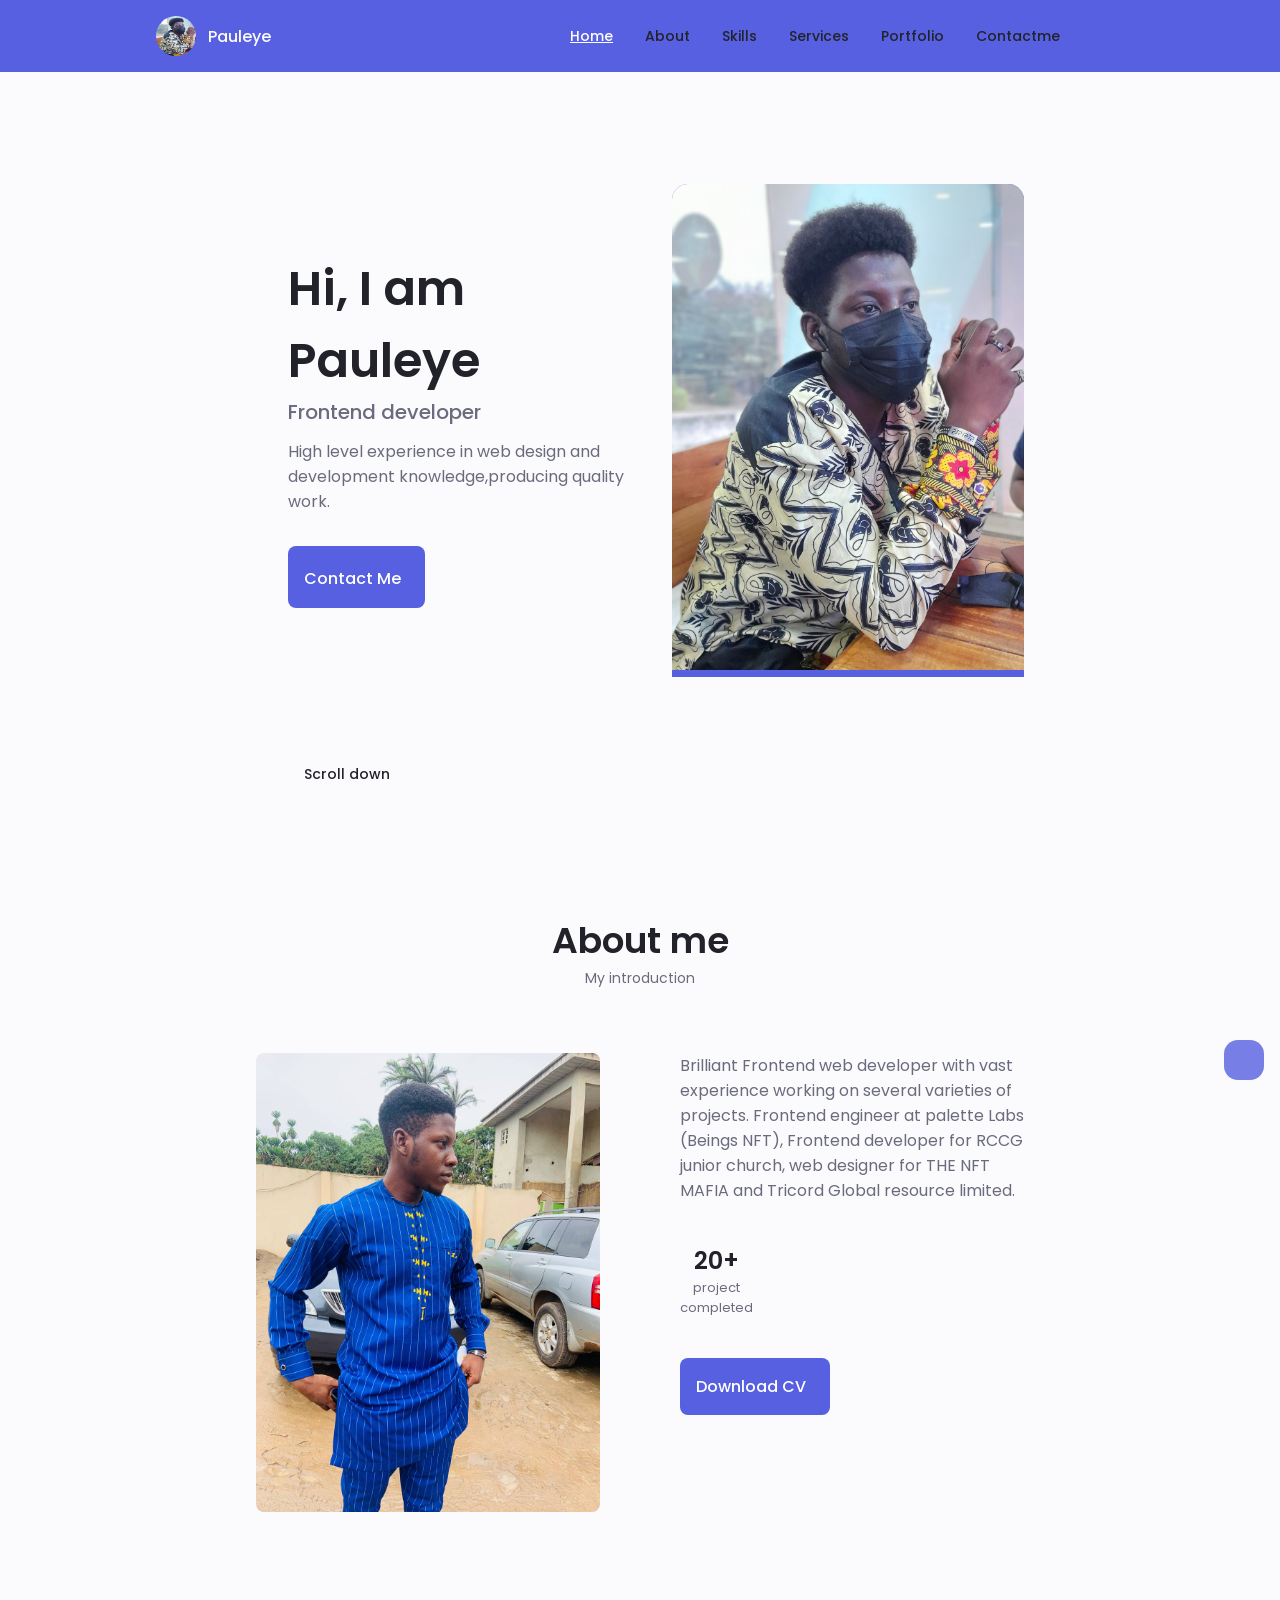
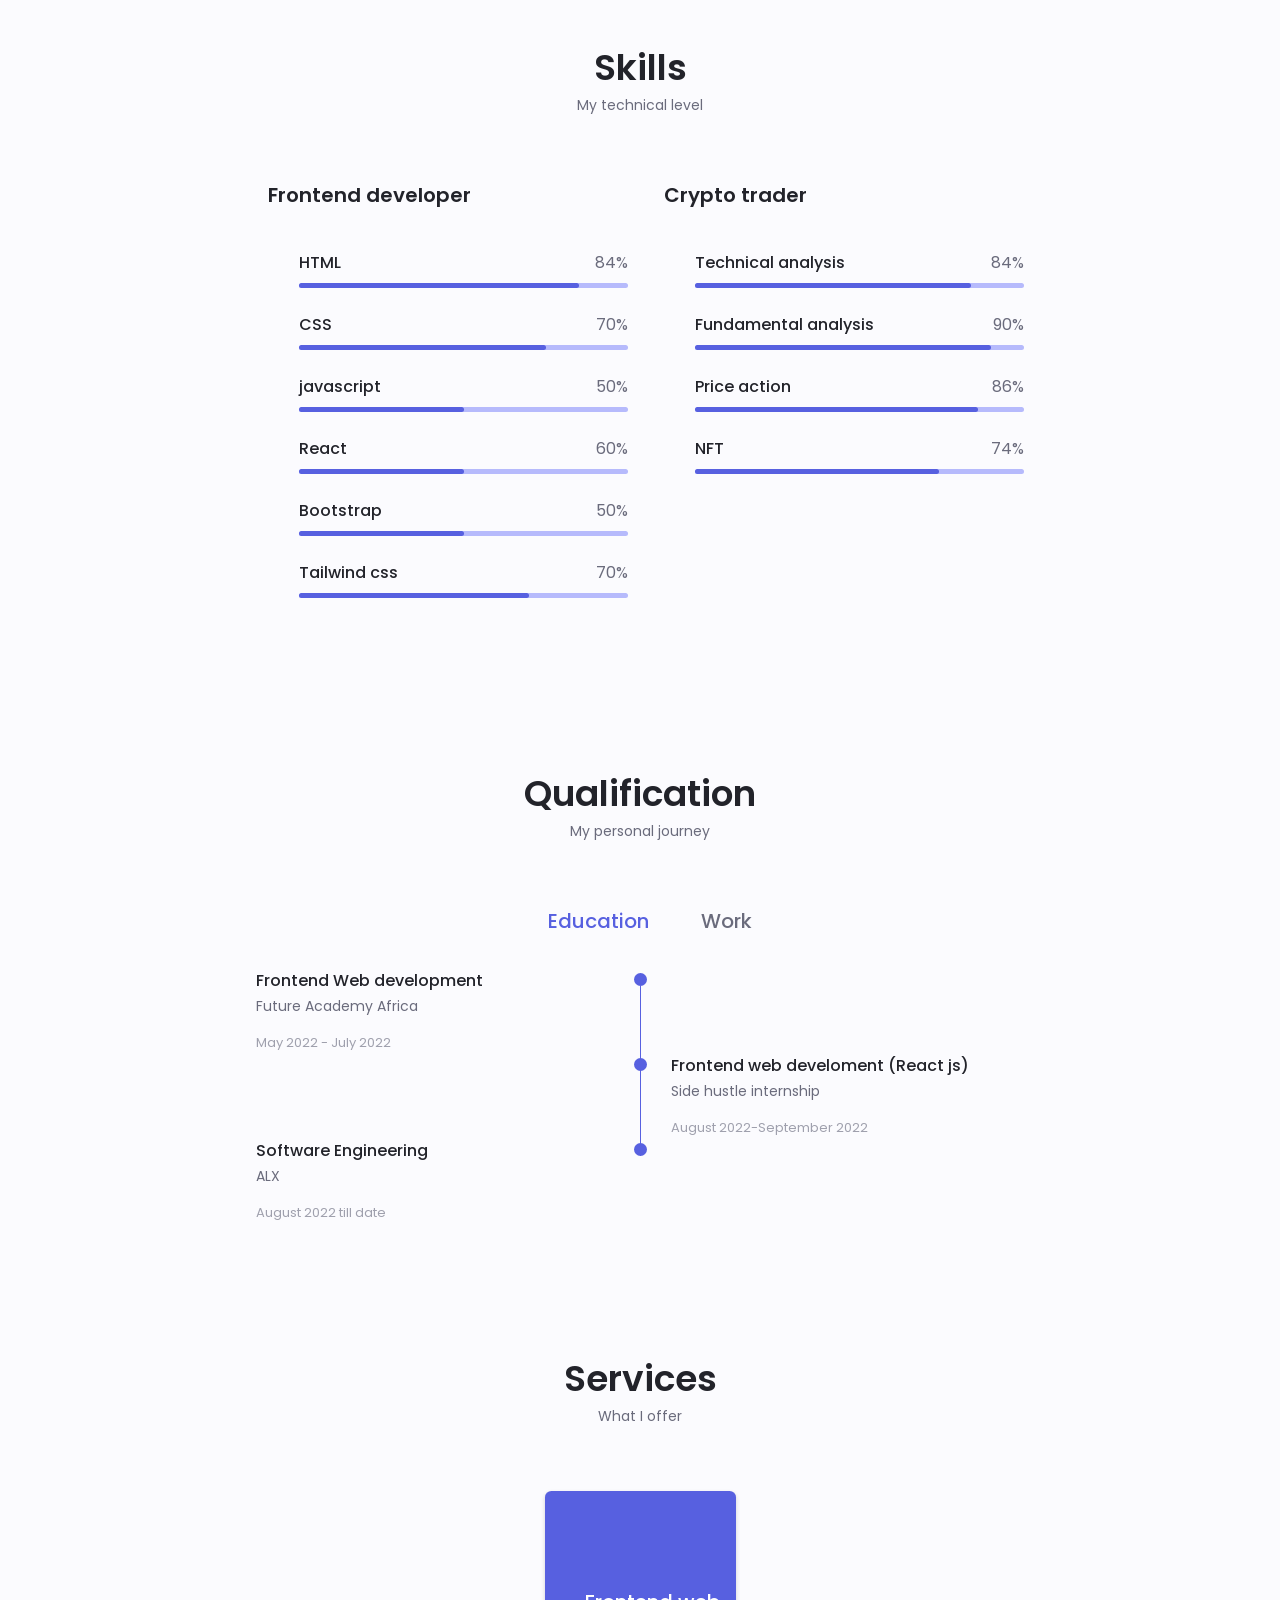
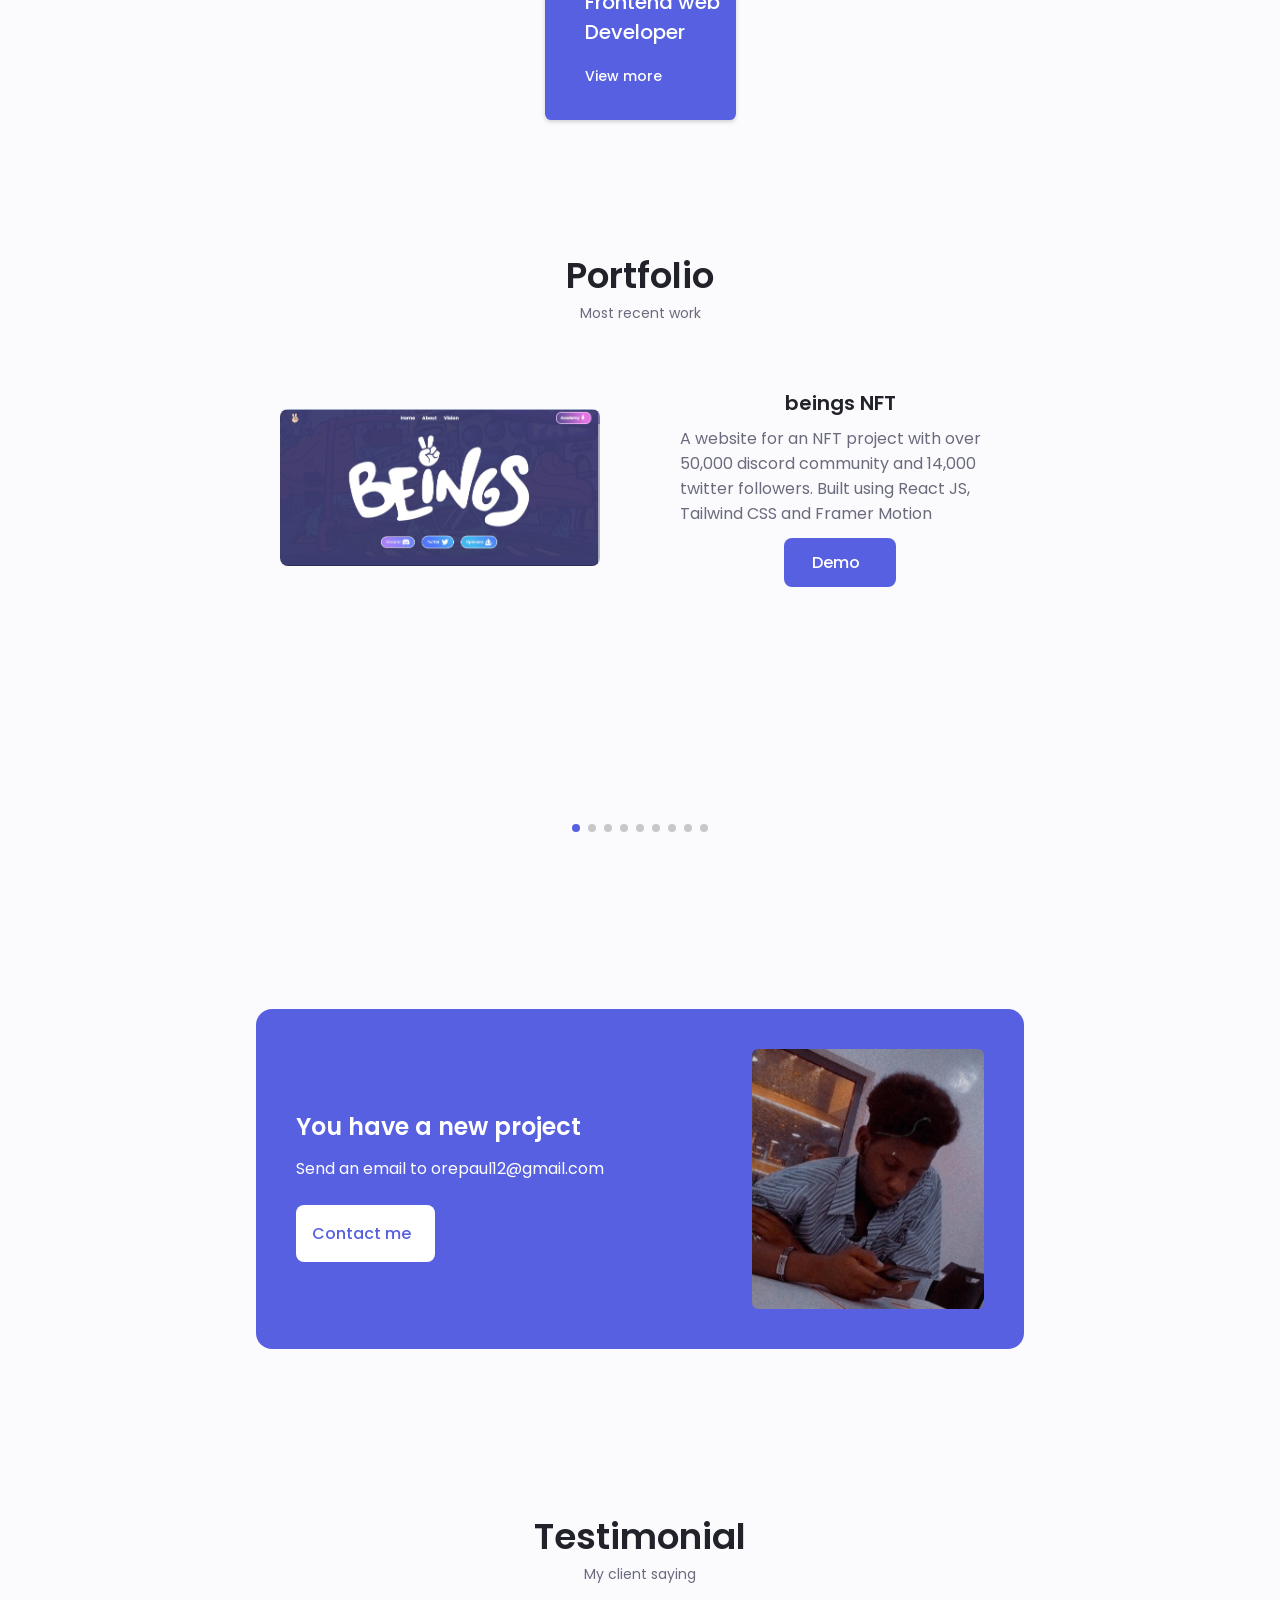
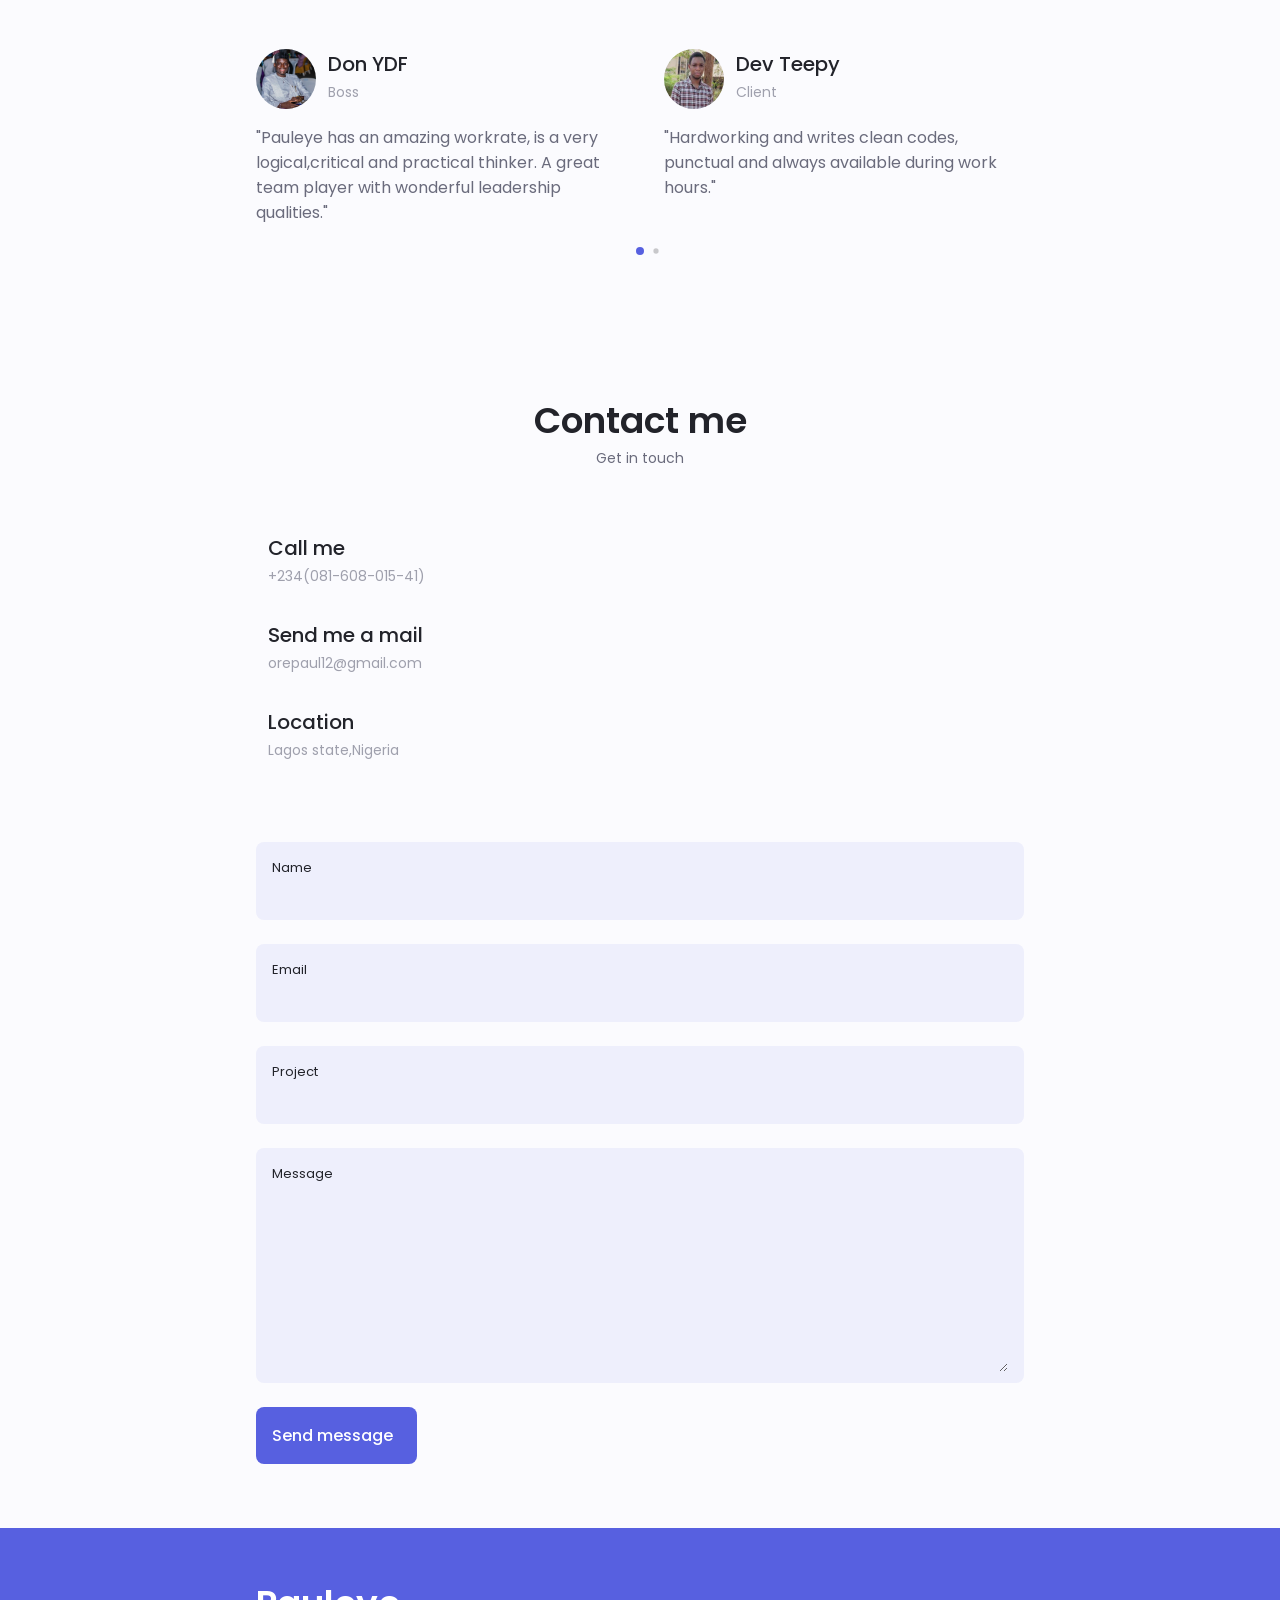
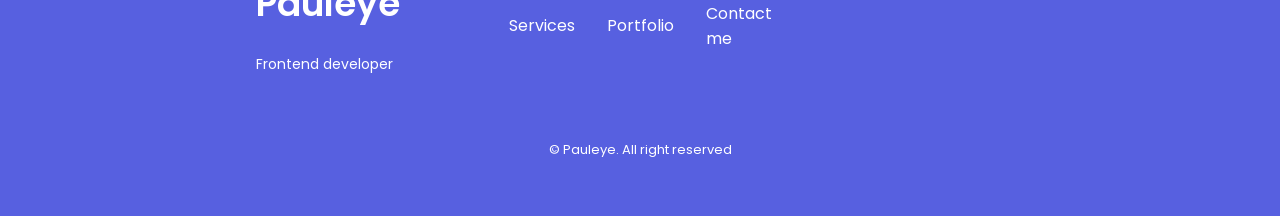
==== commit 07fca9ac: "updated portfolio" ====
--- a/index.html
+++ b/index.html
@@ -145,10 +145,8 @@
           <img src="images/pauleyeNative.jpg" class="about_img" alt="" />
           <div class="about_data">
             <p class="about_description">
-              Brilliant Frontend web developer with certificates from FUTURE
-              ACADEMY AFRICA and Side hustle. Junior Frontend web developer for
-              RCCG junior church, web designer for THE NFT MAFIA. Built the
-              website for Tricord Global resource limited.
+              Brilliant Frontend web developer with vast experience working on several varieties of projects. Frontend engineer at palette Labs (Beings NFT), Frontend developer for
+              RCCG junior church, web designer for THE NFT MAFIA and  Tricord Global resource limited.
             </p>
             <div class="about_info">
               <!-- <div>
@@ -158,14 +156,14 @@
                     </div> -->
 
               <div>
-                <span class="about_info-title">8+</span>
+                <span class="about_info-title">20+</span>
                 <span class="about_info-name">project <br />completed</span>
               </div>
-
+<!-- 
               <div>
                 <span class="about_info-title">2+</span>
                 <span class="about_info-name">companies <br />working</span>
-              </div>
+              </div> -->
             </div>
             <div class="about_buttons">
               <!-- link to your CV here -->
@@ -617,6 +615,24 @@
         <div class="portfolio_container container swiper">
           <div class="swiper-wrapper">
             <!-- PORTFOLIO 1 -->
+
+             <div class="portfolio_content grid swiper-slide">
+              <img src="images/beingsNFT.jpeg" alt="" class="portfolio_img" />
+              <div class="portfolio_data">
+                <h3 class="portfolio_title">beings NFT</h3>
+                <p class="portfolio_description">
+                  A website for an NFT project with over 50,000 discord community and 14,000 twitter followers. Built using React JS, Tailwind CSS and Framer Motion
+                </p>
+                <a
+                  href="https://beingsnft.art"
+                  target="_blank"
+                  class="button button--flex button--small portfolio_button"
+                  >Demo
+                  <i class="uil uil-arrow-right button_icon"></i>
+                </a>
+              </div>
+            </div>
+            <!-- PORTFOLIO 2 -->
             <div class="portfolio_content grid swiper-slide">
               <img src="images/NFT_Mafia.jpeg" alt="" class="portfolio_img" />
               <div class="portfolio_data">
@@ -636,7 +652,7 @@
               </div>
             </div>
 
-            <!-- PORTFOLIO 2 -->
+            <!-- PORTFOLIO 3 -->
             <div class="portfolio_content grid swiper-slide">
               <img
                 src="images/comment-app.jpg"
@@ -657,7 +673,7 @@
                 </a>
               </div>
             </div>
-            <!-- PORTFOLIO 3 -->
+            <!-- PORTFOLIO 4 -->
             <div class="portfolio_content grid swiper-slide">
               <img
                 src="images/tenzieGame.jpeg"
@@ -679,7 +695,7 @@
                 </a>
               </div>
             </div>
-            <!-- PORTFOLIO 4 -->
+            <!-- PORTFOLIO 5 -->
             <div class="portfolio_content grid swiper-slide">
               <img
                 src="images/tricord-global.jpeg"
@@ -702,7 +718,7 @@
                 </a>
               </div>
             </div>
-            <!-- PORTFOLIO 5 -->
+            <!-- PORTFOLIO 6 -->
             <div class="portfolio_content grid swiper-slide">
               <img
                 src="images/pinksale-landing-page.jpeg"
@@ -725,8 +741,8 @@
               </div>
             </div>
 
-            <!-- PORTFOLIO 6 -->
-            <div class="portfolio_content grid swiper-slide">
+            <!-- PORTFOLIO 7 -->
+            <!-- <div class="portfolio_content grid swiper-slide">
               <img
                 src="images/uniswap clone.jpeg"
                 alt=""
@@ -745,9 +761,9 @@
                   <i class="uil uil-arrow-right button_icon"></i>
                 </a>
               </div>
-            </div>
-
-            <!-- PORTFOLIO 7 -->
+            </div> -->
+
+            <!-- PORTFOLIO 8 -->
             <div class="portfolio_content grid swiper-slide">
               <img
                 src="images/tip calculator main.jpeg"
@@ -770,7 +786,7 @@
               </div>
             </div>
 
-            <!-- PORTFOLIO 8 -->
+            <!-- PORTFOLIO 9 -->
             <div class="portfolio_content grid swiper-slide">
               <img
                 src="images/carolineigoji.jpeg"
@@ -792,7 +808,7 @@
               </div>
             </div>
 
-            <!-- PORTFOLIO 9 -->
+            <!-- PORTFOLIO 10 -->
             <div class="portfolio_content grid swiper-slide">
               <img
                 src="images/rating component.jpeg"
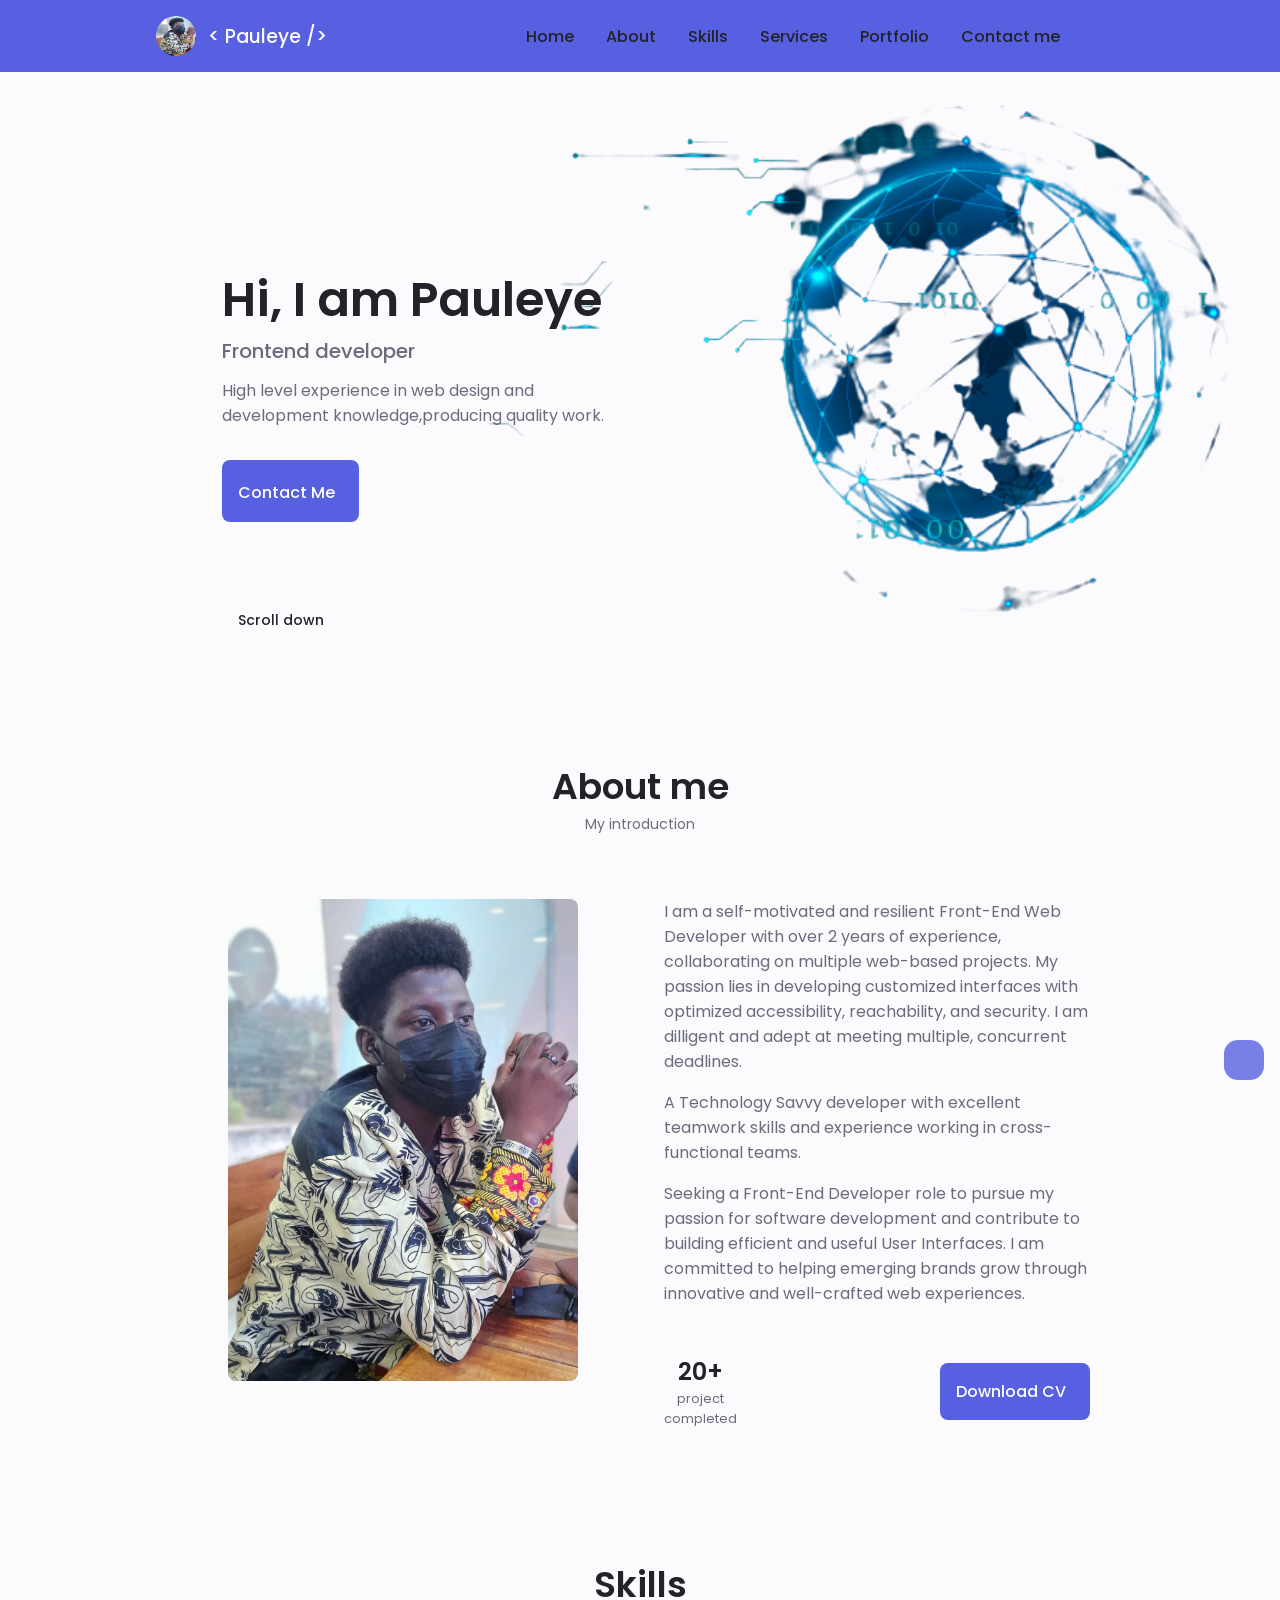
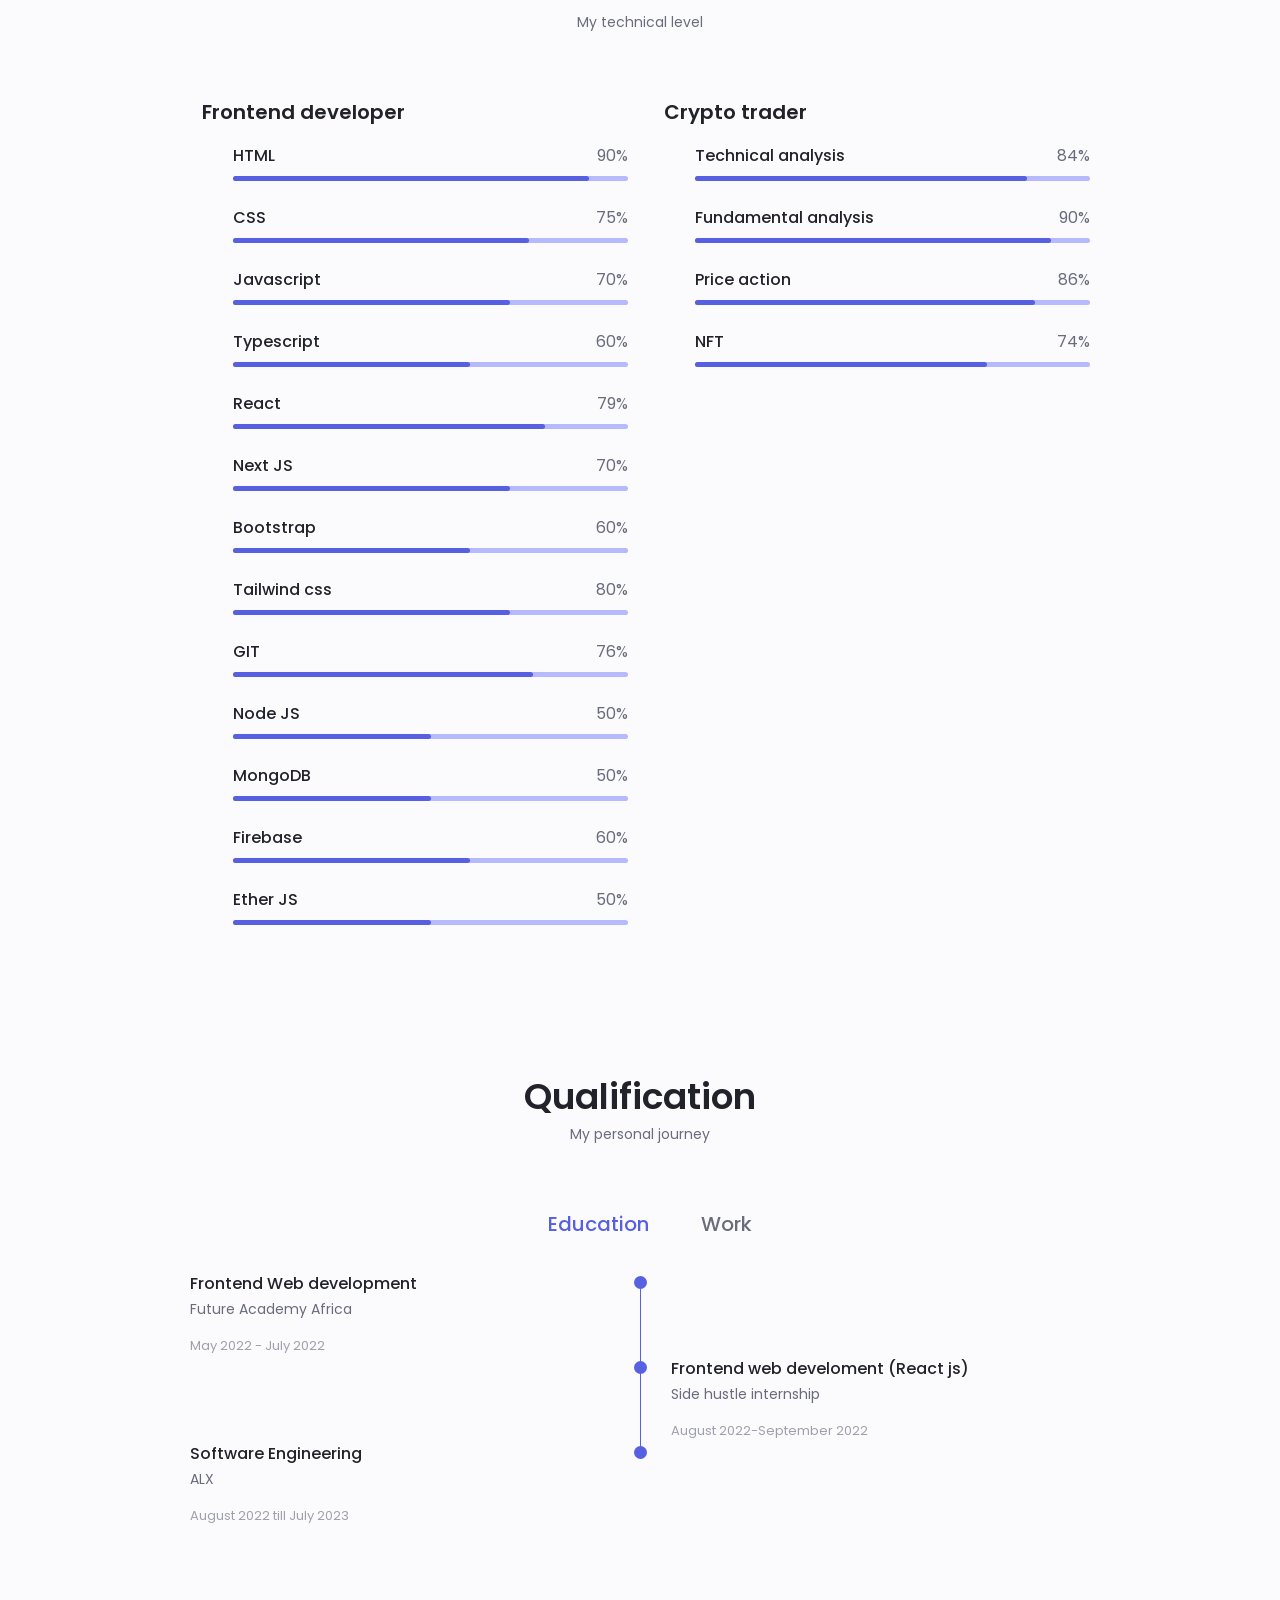
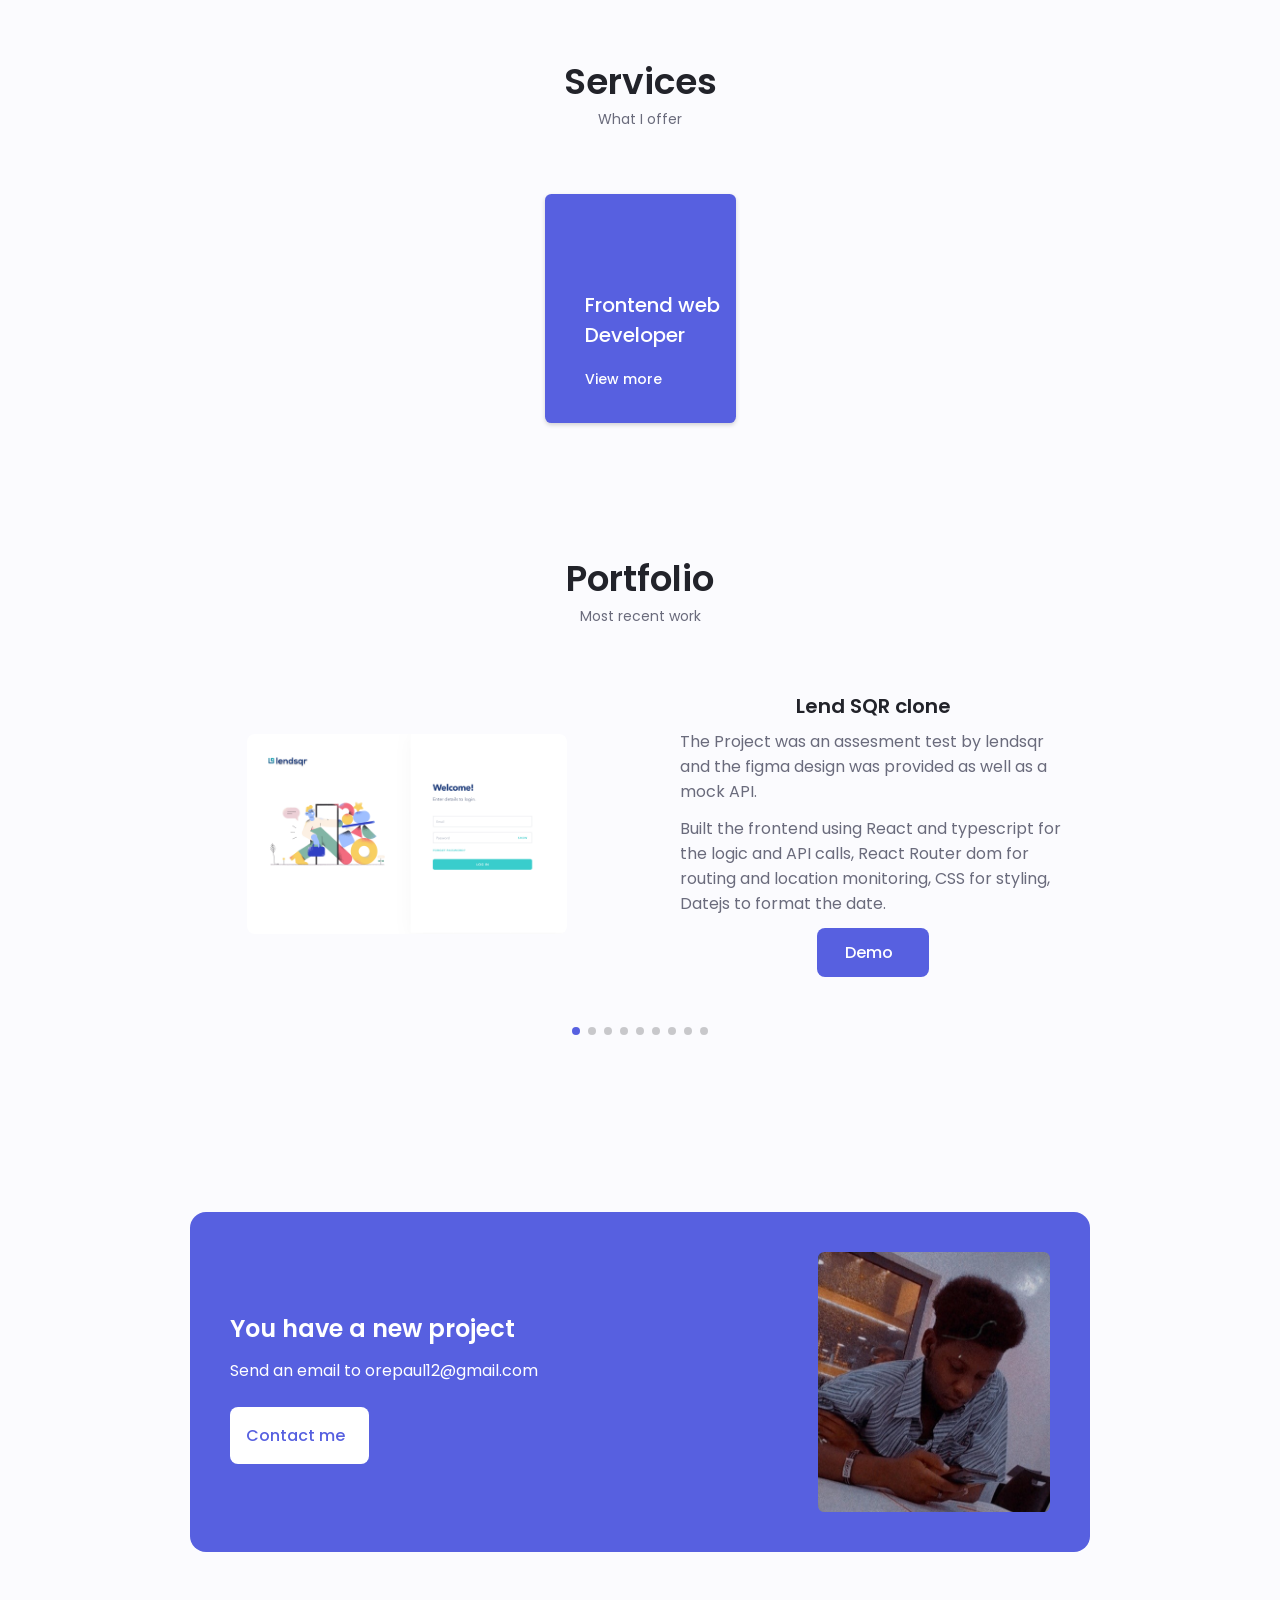
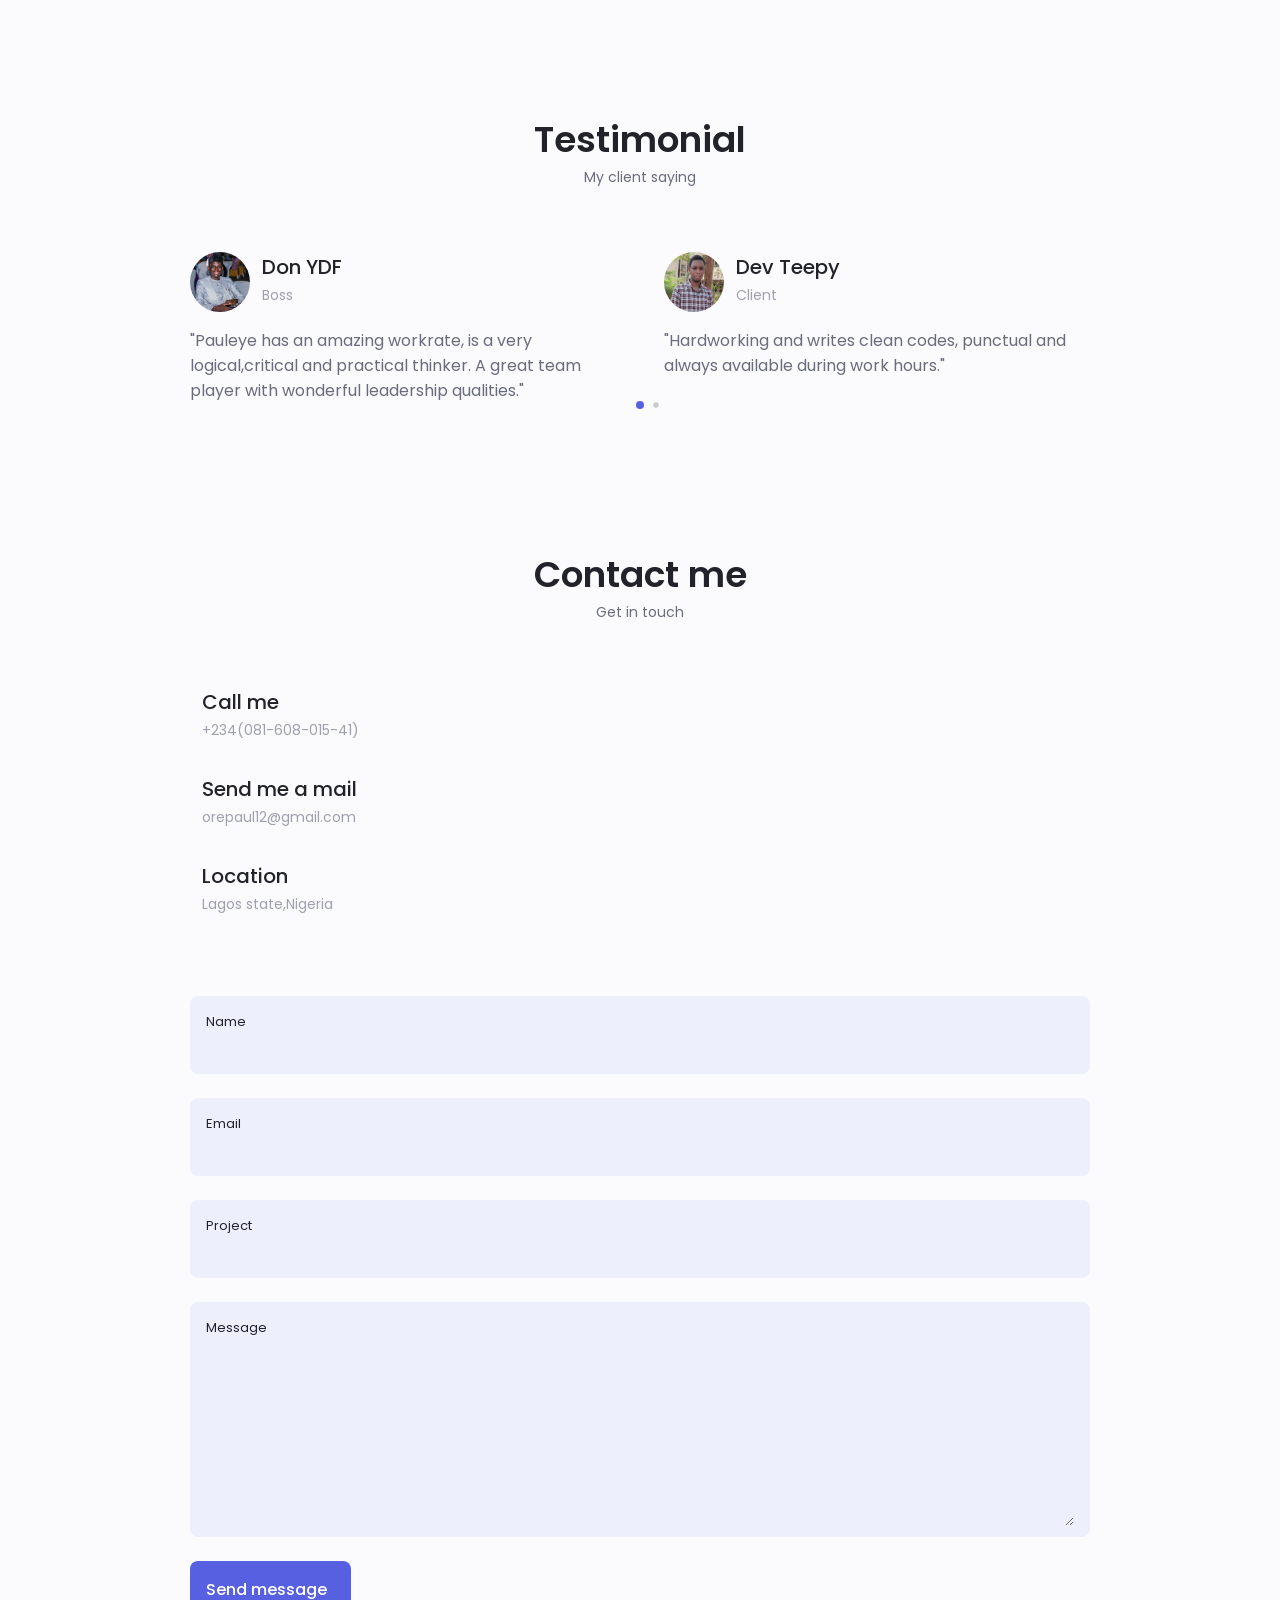
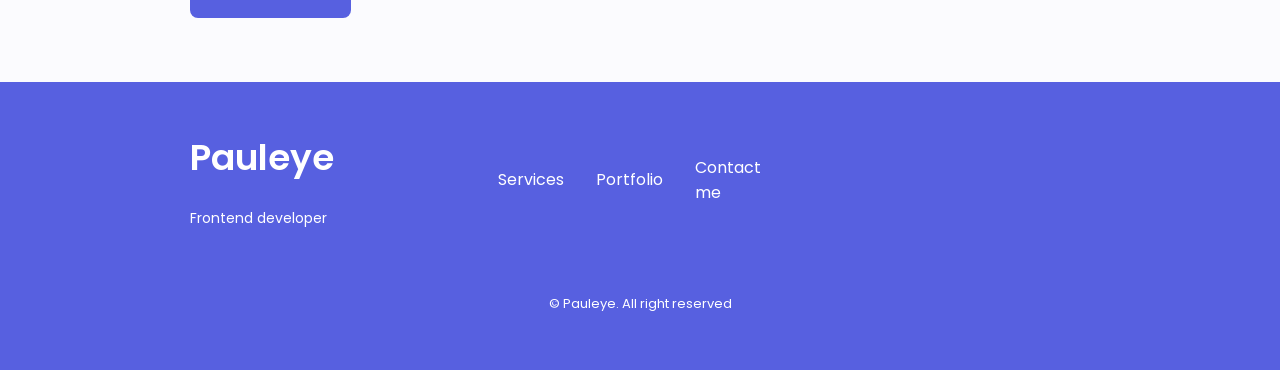
==== commit 66beee2d: "more edits and project added" ====
--- a/index.html
+++ b/index.html
@@ -27,7 +27,7 @@
       <nav class="nav container">
         <a href="#" class="nav_logo">
           <img src="images/pauleye 1.jpg" alt="" class="header_img" />
-          <p>Pauleye</p>
+          <p>&lt; Pauleye /&gt;</p>
         </a>
 
         <div class="nav_menu" id="nav_menu">
@@ -59,7 +59,7 @@
             </li>
             <li class="nav_items">
               <a href="#contact" class="nav_link">
-                <i class="uil uil-message nav_icon"></i>Contactme
+                <i class="uil uil-message nav_icon"></i>Contact me
               </a>
             </li>
           </ul>
@@ -93,7 +93,7 @@
               </a>
 
               <a
-                href="https://www.twitter.com/pauleye12_"
+                href="https://twitter.com/Paul_D_Dev"
                 target="_blank"
                 class="home_social-icon"
               >
@@ -101,7 +101,7 @@
               </a>
 
               <a
-                href="https://www.github.com/"
+                href="https://github.com/Pauleye12"
                 target="_blank"
                 class="home_social-icon"
               >
@@ -109,9 +109,9 @@
               </a>
             </div>
 
-            <div class="home_img">
+            <!-- <div class="home_img">
               <img src="images/pauleye 1.jpg" alt="" class="image" />
-            </div>
+            </div> -->
 
             <div class="home_data">
               <h1 class="home_title">Hi, I am Pauleye</h1>
@@ -142,11 +142,24 @@
         <span class="section_subtitle">My introduction</span>
 
         <div class="about_container container grid">
-          <img src="images/pauleyeNative.jpg" class="about_img" alt="" />
+          <img src="images/pauleye 1.jpg" class="about_img" alt="" />
           <div class="about_data">
             <p class="about_description">
-              Brilliant Frontend web developer with vast experience working on several varieties of projects. Frontend engineer at palette Labs (Beings NFT), Frontend developer for
-              RCCG junior church, web designer for THE NFT MAFIA and  Tricord Global resource limited.
+              I am a self-motivated and resilient Front-End Web Developer with
+              over 2 years of experience, collaborating on multiple web-based
+              projects. My passion lies in developing customized interfaces with
+              optimized accessibility, reachability, and security. I am
+              dilligent and adept at meeting multiple, concurrent deadlines.
+            </p>
+            <p class="about_description">
+              A Technology Savvy developer with excellent teamwork skills and
+              experience working in cross-functional teams.
+            </p>
+            <p class="about_description">
+              Seeking a Front-End Developer role to pursue my passion for
+              software development and contribute to building efficient and
+              useful User Interfaces. I am committed to helping emerging brands
+              grow through innovative and well-crafted web experiences.
             </p>
             <div class="about_info">
               <!-- <div>
@@ -159,21 +172,20 @@
                 <span class="about_info-title">20+</span>
                 <span class="about_info-name">project <br />completed</span>
               </div>
-<!-- 
+              <!-- 
               <div>
                 <span class="about_info-title">2+</span>
                 <span class="about_info-name">companies <br />working</span>
               </div> -->
-            </div>
-            <div class="about_buttons">
-              <!-- link to your CV here -->
-              <a
-                download="pdf/Adeleye_Oreoluwa_Front_end_Developer (2).pdf"
-                href="pdf/Adeleye_Oreoluwa_Front_end_Developer (2).pdf"
-                class="button button--flex"
-              >
-                Download CV<i class="uil uil-download-alt button_icon"></i>
-              </a>
+              <div class="about_buttons">
+                <a
+                  download="pdf/Adeleye_Oreoluwa_Front_end_Developer (2).pdf"
+                  href="pdf/Adeleye_Oreoluwa_Front_end_Developer (2).pdf"
+                  class="button button--flex"
+                >
+                  Download CV<i class="uil uil-download-alt button_icon"></i>
+                </a>
+              </div>
             </div>
           </div>
         </div>
@@ -204,7 +216,7 @@
                 <div class="skills_data">
                   <div class="skills_titles">
                     <h3 class="skills_name">HTML</h3>
-                    <span class="skills_number">84%</span>
+                    <span class="skills_number">90%</span>
                   </div>
                   <div class="skills_bar">
                     <span class="skills_percentages skills_html"></span>
@@ -214,50 +226,124 @@
                 <div class="skills_data">
                   <div class="skills_titles">
                     <h3 class="skills_name">CSS</h3>
+                    <span class="skills_number">75%</span>
+                  </div>
+                  <div class="skills_bar">
+                    <span class="skills_percentages skills_css"></span>
+                  </div>
+                </div>
+
+                <div class="skills_data">
+                  <div class="skills_titles">
+                    <h3 class="skills_name">Javascript</h3>
                     <span class="skills_number">70%</span>
                   </div>
                   <div class="skills_bar">
-                    <span class="skills_percentages skills_css"></span>
-                  </div>
-                </div>
-
-                <div class="skills_data">
-                  <div class="skills_titles">
-                    <h3 class="skills_name">javascript</h3>
+                    <span class="skills_percentages skills_js"></span>
+                  </div>
+                </div>
+
+                <div class="skills_data">
+                  <div class="skills_titles">
+                    <h3 class="skills_name">Typescript</h3>
+                    <span class="skills_number">60%</span>
+                  </div>
+                  <div class="skills_bar">
+                    <span class="skills_percentages skills_ts"></span>
+                  </div>
+                </div>
+
+                <div class="skills_data">
+                  <div class="skills_titles">
+                    <h3 class="skills_name">React</h3>
+                    <span class="skills_number">79%</span>
+                  </div>
+                  <div class="skills_bar">
+                    <span class="skills_percentages skills_react"></span>
+                  </div>
+                </div>
+
+                <div class="skills_data">
+                  <div class="skills_titles">
+                    <h3 class="skills_name"> Next JS</h3>
+                    <span class="skills_number">70%</span>
+                  </div>
+                  <div class="skills_bar">
+                    <span class="skills_percentages skills_next"></span>
+                  </div>
+                </div>
+
+                <div class="skills_data">
+                  <div class="skills_titles">
+                    <h3 class="skills_name">Bootstrap</h3>
+                    <span class="skills_number">60%</span>
+                  </div>
+                  <div class="skills_bar">
+                    <span class="skills_percentages skills_bootstrap"></span>
+                  </div>
+                </div>
+
+                <div class="skills_data">
+                  <div class="skills_titles">
+                    <h3 class="skills_name">Tailwind css</h3>
+                    <span class="skills_number">80%</span>
+                  </div>
+                  <div class="skills_bar">
+                    <span class="skills_percentages skills_tailwind"></span>
+                  </div>
+                </div>
+
+                
+
+                <div class="skills_data">
+                  <div class="skills_titles">
+                    <h3 class="skills_name">GIT</h3>
+                    <span class="skills_number">76%</span>
+                  </div>
+                  <div class="skills_bar">
+                    <span class="skills_percentages skills_git"></span>
+                  </div>
+                </div>
+
+                
+
+                <div class="skills_data">
+                  <div class="skills_titles">
+                    <h3 class="skills_name">Node JS</h3>
                     <span class="skills_number">50%</span>
                   </div>
                   <div class="skills_bar">
-                    <span class="skills_percentages skills_js"></span>
-                  </div>
-                </div>
-
-                <div class="skills_data">
-                  <div class="skills_titles">
-                    <h3 class="skills_name">React</h3>
+                    <span class="skills_percentages skills_node"></span>
+                  </div>
+                </div>
+
+                <div class="skills_data">
+                  <div class="skills_titles">
+                    <h3 class="skills_name">MongoDB</h3>
+                    <span class="skills_number">50%</span>
+                  </div>
+                  <div class="skills_bar">
+                    <span class="skills_percentages skills_mongo"></span>
+                  </div>
+                </div>
+
+                <div class="skills_data">
+                  <div class="skills_titles">
+                    <h3 class="skills_name">Firebase</h3>
                     <span class="skills_number">60%</span>
                   </div>
                   <div class="skills_bar">
-                    <span class="skills_percentages skills_react"></span>
-                  </div>
-                </div>
-
-                <div class="skills_data">
-                  <div class="skills_titles">
-                    <h3 class="skills_name">Bootstrap</h3>
+                    <span class="skills_percentages skills_firebase"></span>
+                  </div>
+                </div>
+
+                <div class="skills_data">
+                  <div class="skills_titles">
+                    <h3 class="skills_name">Ether JS</h3>
                     <span class="skills_number">50%</span>
                   </div>
                   <div class="skills_bar">
-                    <span class="skills_percentages skills_js"></span>
-                  </div>
-                </div>
-
-                <div class="skills_data">
-                  <div class="skills_titles">
-                    <h3 class="skills_name">Tailwind css</h3>
-                    <span class="skills_number">70%</span>
-                  </div>
-                  <div class="skills_bar">
-                    <span class="skills_percentages skills_tailwind"></span>
+                    <span class="skills_percentages skills_ether"></span>
                   </div>
                 </div>
               </div>
@@ -420,7 +506,7 @@
                   <h3 class="qualification_title">Software Engineering</h3>
                   <span class="qualification_subtitle">ALX</span>
                   <div class="qualification_calendar">
-                    <i class="uil uil-calendar-alt"></i> August 2022 till date
+                    <i class="uil uil-calendar-alt"></i> August 2022 till July 2023
                   </div>
                 </div>
 
@@ -436,65 +522,77 @@
               <!--==================== WORK 1 ====================-->
               <div class="qualification_data">
                 <div>
+                  <h3 class="qualification_title">Frontend web developer</h3>
+                  <span class="qualification_subtitle">Pallete Labs</span>
+                  <div class="qualification_calendar">
+                    <i class="uil uil-calendar-alt"></i> Decemeber 2022 till date
+                  </div>
+                </div>
+
+                <div>
+                  <span class="qualification_rounder"></span>
+                  <span class="qualification_line"></span>
+                </div>
+              </div>
+
+              <!--==================== WORK 2 ====================-->
+              <div class="qualification_data">
+                <div></div>
+
+                <div>
+                  <span class="qualification_rounder"></span>
+                  <span class="qualification_line"></span>
+                </div>
+
+                <div>
+                  <h3 class="qualification_title">Frontend web developer</h3>
+                  <span class="qualification_subtitle">The NFT mafia</span>
+                  <div class="qualification_calendar">
+                    <i class="uil uil-calendar-alt"></i> october 2021 till date
+                  </div>
+                </div>
+              </div>
+
+              <!--==================== WORK 3 ====================-->
+              <div class="qualification_data">
+                <div>
+                  <h3 class="qualification_title">Frontend web developer</h3>
+                  <span class="qualification_subtitle">Tricord global</span>
+                  <div class="qualification_calendar">
+                    <i class="uil uil-calendar-alt"></i> September 2022 to
+                    November 2022
+                  </div>
+                </div>
+
+                <div>
+                  <span class="qualification_rounder"></span>
+                  <span class="qualification_line"></span>
+                </div>
+              </div>
+
+              <!--==================== WORK 4 ====================-->
+              <div class="qualification_data">
+                <div></div>
+
+                <div>
+                  <span class="qualification_rounder"></span>
+                  <span class="qualification_line"></span>
+                </div>
+<div>
                   <h3 class="qualification_title">
                     junior Frontend web developer and tutor
                   </h3>
                   <span class="qualification_subtitle">RCCG DTCE</span>
                   <div class="qualification_calendar">
-                    <i class="uil uil-calendar-alt"></i> 2022 till-date
-                  </div>
-                </div>
-
-                <div>
-                  <span class="qualification_rounder"></span>
-                  <span class="qualification_line"></span>
-                </div>
-              </div>
-
-              <!--==================== WORK 2 ====================-->
+                    <i class="uil uil-calendar-alt"></i> August 2022 - January 2023
+                  </div>
+                </div>
+                
+              </div>
+
+              <!--==================== WORK 5 ====================-->
               <div class="qualification_data">
-                <div></div>
-
-                <div>
-                  <span class="qualification_rounder"></span>
-                  <span class="qualification_line"></span>
-                </div>
-
-                <div>
-                  <h3 class="qualification_title">Frontend web developer</h3>
-                  <span class="qualification_subtitle">The NFT mafia</span>
-                  <div class="qualification_calendar">
-                    <i class="uil uil-calendar-alt"></i> october 2021 till date
-                  </div>
-                </div>
-              </div>
-
-              <!--==================== WORK 3 ====================-->
-              <div class="qualification_data">
-                <div>
-                  <h3 class="qualification_title">Frontend web developer</h3>
-                  <span class="qualification_subtitle">Tricord global</span>
-                  <div class="qualification_calendar">
-                    <i class="uil uil-calendar-alt"></i> September 2022 to
-                    November 2022
-                  </div>
-                </div>
-
-                <div>
-                  <span class="qualification_rounder"></span>
-                  <span class="qualification_line"></span>
-                </div>
-              </div>
-
-              <!--==================== WORK 4 ====================-->
-              <div class="qualification_data">
-                <div></div>
-
-                <div>
-                  <span class="qualification_rounder"></span>
-                </div>
-
-                <div>
+                 <div>
                   <h3 class="qualification_title">Always working</h3>
                   <span class="qualification_subtitle"
                     >On a personal project</span
@@ -503,6 +601,12 @@
                     <i class="uil uil-calendar-alt"></i> 2021 till-date
                   </div>
                 </div>
+
+                <div>
+                  <span class="qualification_rounder"></span>
+                </div>
+
+               
               </div>
             </div>
           </div>
@@ -614,14 +718,61 @@
 
         <div class="portfolio_container container swiper">
           <div class="swiper-wrapper">
+
+             <div class="portfolio_content grid swiper-slide">
+              <img
+                src="images/lendsqr.png"
+                alt=""
+                class="portfolio_img"
+              />
+              <div class="portfolio_data">
+                <h3 class="portfolio_title">Lend SQR clone</h3>
+                <p class="portfolio_description">
+                  The Project was an assesment test by lendsqr and the figma design was provided as well as a mock API.
+                </p>
+                <p class="portfolio_description">
+                  Built the frontend using React and typescript for the logic and API calls, React Router dom for routing and location monitoring, CSS for styling, Datejs to format the date.
+                </p>
+                <a
+                  href="https://lendsqrtest.netlify.app/"
+                  target="_blank"
+                  class="button button--flex button--small portfolio_button"
+                  >Demo
+                  <i class="uil uil-arrow-right button_icon"></i>
+                </a>
+              </div>
+            </div>
+
+            <div class="portfolio_content grid swiper-slide">
+              <img src="images/boltMusic.jpeg" alt="" class="portfolio_img" />
+              <div class="portfolio_data">
+                <h3 class="portfolio_title">Bolt Music App</h3>
+                <p class="portfolio_description">
+                  Bolt Music is a music streaming platform that allows the users to create an account, sign in, search and listen to music as well as get the lyrics.
+                </p>
+                <p class="portfolio_description">
+                  Built the frontend using React js, The Backend engineer provided the API endpoints to be used. used React Router dom for routing and location monitoring, TailwndCSS for styling.
+                </p>
+                <a
+                  href="https://bolt-music.vercel.app/"
+                  target="_blank"
+                  class="button button--flex button--small portfolio_button"
+                  >Demo
+                  <i class="uil uil-arrow-right button_icon"></i>
+                </a>
+              </div>
+            </div>
             <!-- PORTFOLIO 1 -->
 
-             <div class="portfolio_content grid swiper-slide">
+            <div class="portfolio_content grid swiper-slide">
               <img src="images/beingsNFT.jpeg" alt="" class="portfolio_img" />
               <div class="portfolio_data">
                 <h3 class="portfolio_title">beings NFT</h3>
                 <p class="portfolio_description">
-                  A website for an NFT project with over 50,000 discord community and 14,000 twitter followers. Built using React JS, Tailwind CSS and Framer Motion
+                  Beings NFT is a NFT collection from pallete labs
+                </p>
+                <p class="portfolio_description">
+                  Built the frontend using Next js,Javascript for the logic, Framer Motion for the animations, React Router dom for routing and location monitoring, TailwndCSS for styling.
                 </p>
                 <a
                   href="https://beingsnft.art"
@@ -638,9 +789,10 @@
               <div class="portfolio_data">
                 <h3 class="portfolio_title">NFT Mafia</h3>
                 <p class="portfolio_description">
-                  A website for an NFT community that provide values and make
-                  some tools available to its member built using React JS and
-                  Tailwind CSS
+                  NFT mafia is a community of NFT enthusiast that provide value to their community members while the members bring value to the community in return.
+                </p>
+                <p class="portfolio_description">
+                  Built the frontend using React,Javascript for the logic, EtherJS to connect wallet of the users, React Router dom for routing and location monitoring, TailwndCSS for styling, framer Motion for animations NodeJS and moongose for the backend, MongoDB to store user informations.
                 </p>
                 <a
                   href="https://nftmafia.netlify.app/"
@@ -662,8 +814,9 @@
               <div class="portfolio_data">
                 <h3 class="portfolio_title">Interactive comment section</h3>
                 <p class="portfolio_description">
-                 An interactive comment section feature built on React and tailwind CSS that allows use to upvote, downvote, delete, reply and make comments
-                </p>
+                  A personal project I worked on. it allowes users to post, reply, delete and vote comments.
+                </p>
+                <p class="portfolio_description">Built the frontend using React and Javascript for the logic, Local Storage to store informations temporarily, TailwindCSS for styling,Framer motion for the animations and netlify for Hosting.</p>
                 <a
                   href="https://interactivecommentapp.netlify.app"
                   target="_blank"
@@ -686,6 +839,9 @@
                   A die rolling game that runs on React JS incoporating state
                   management
                 </p>
+                <p class="portfolio_description">
+                  A project built using ReactJs for the frontend and logic, using the various react hooks for the state management and props drilling 
+                </p>
                 <a
                   href="https://playtenzies.netlify.app"
                   target="_blank"
@@ -728,8 +884,8 @@
               <div class="portfolio_data">
                 <h3 class="portfolio_title">Pinksale landing page clone</h3>
                 <p class="portfolio_description">
-                  landingpage clone for pinksale.io. built using React JS and
-                  Bootstrap CSS.
+                  A landing page clone for pinksale.io. Built using React JS for and
+                  Bootstrap CSS for the design.
                 </p>
                 <a
                   href="https://pinksalelandingpage.netlify.app/"
@@ -764,30 +920,10 @@
             </div> -->
 
             <!-- PORTFOLIO 8 -->
-            <div class="portfolio_content grid swiper-slide">
-              <img
-                src="images/tip calculator main.jpeg"
-                alt=""
-                class="portfolio_img"
-              />
-              <div class="portfolio_data">
-                <h3 class="portfolio_title">Tip calculator</h3>
-                <p class="portfolio_description">
-                  A simple calculator to peform arithmetic operations built
-                  using vanilla JS and CSS
-                </p>
-                <a
-                  href="https://pauleyetipcalculator.netlify.app/"
-                  target="_blank"
-                  class="button button--flex button--small portfolio_button"
-                  >Demo
-                  <i class="uil uil-arrow-right button_icon"></i>
-                </a>
-              </div>
-            </div>
+           
 
             <!-- PORTFOLIO 9 -->
-            <div class="portfolio_content grid swiper-slide">
+            <!-- <div class="portfolio_content grid swiper-slide">
               <img
                 src="images/carolineigoji.jpeg"
                 alt="igoji-caroline"
@@ -806,7 +942,7 @@
                   <i class="uil uil-arrow-right button_icon"></i>
                 </a>
               </div>
-            </div>
+            </div> -->
 
             <!-- PORTFOLIO 10 -->
             <div class="portfolio_content grid swiper-slide">
@@ -819,6 +955,9 @@
                 <h3 class="portfolio_title">Rating component</h3>
                 <p class="portfolio_description">
                   A component that allows you to give ratings
+                </p>
+                 <p class="portfolio_description">
+                  Built with HTML and vanilla CSS for the frontend and Javascript for the logic.
                 </p>
                 <a
                   href="https://ratingcardflip.netlify.app/"
@@ -1037,7 +1176,7 @@
 
           <div class="footer_socials">
             <a
-              href="https://www.twitter.com/pauleye12_"
+              href="https://twitter.com/Paul_D_Dev"
               target="_blank"
               class="footer_social"
             >
@@ -1045,7 +1184,7 @@
             </a>
 
             <a
-              href="https://www.instagram.com/pauleye_12"
+              href="https://www.instagram.com/gba_veloper/"
               target="_blank"
               class="footer_social"
             >
--- a/Portfolio.css
+++ b/Portfolio.css
@@ -45,7 +45,7 @@
   --mb-1: 1rem;
   --mb-1-5: 1.5rem;
   --mb-2: 2rem;
-  --mb-2-5: 2.5rem;
+  --mb-2-5: 1rem;
   --mb-3: 3rem;
 
   /* z index */
@@ -159,7 +159,7 @@
 /* LAYOUT */
 
 .container {
-  max-width: 768px;
+  max-width: 900px;
   margin-left: var(--mb-1-5);
   margin-right: var(--mb-1-5);
 }
@@ -197,6 +197,8 @@
   display: flex;
   align-items: center;
   justify-content: center;
+  font-size: 19px;
+  font-weight: 600;
 }
 .nav_logo,
 .nav_toggle {
@@ -235,9 +237,10 @@
   display: flex;
   flex-direction: column;
   align-items: center;
-  font-size: var(--small-font-size);
+  font-size: var(--normal-font-size);
   color: var(--title-color);
   font-weight: var(--font-medium);
+
 }
 .nav_link:hover {
   color: var(--first-color-lighter);
@@ -274,9 +277,16 @@
 }
 
 /* HOME */
-
+.home{
+  background-image: url("/images/heroImg-removebg-preview.png");
+  background-repeat: no-repeat;
+  background-position: right;
+  background-size: contain;
+  margin-top: 80px;
+}
 .home_container {
   gap: 1rem;
+  
 }
 
 .home_content {
@@ -359,7 +369,7 @@
   padding: 1rem;
   border-radius: 0.5rem;
   font-weight: var(--font-medium);
-  transition: all .35s;
+  transition: all 0.35s;
 }
 .button:hover {
   background-color: var(--first-color-alt);
@@ -403,11 +413,14 @@
 
 /* ABOUT */
 
+/* .about_container{
+  align-content: start;
+} */
 .about_img {
   width: 200px;
   border-radius: 0.5rem;
   justify-self: center;
-  align-self: center;
+  /* align-self: center; */
 }
 
 .about_description {
@@ -417,8 +430,8 @@
 
 .about_info {
   display: flex;
-  justify-content: space-evenly;
-  margin-bottom: var(--mb-2-5);
+  justify-content: center;
+  margin-top: var(--mb-3);
 }
 
 .about_info-title {
@@ -511,7 +524,7 @@
 }
 
 .skills_html {
-  width: 85%;
+  width: 90%;
 }
 
 .skills_css {
@@ -519,32 +532,51 @@
 }
 
 .skills_js {
-  width: 50%;
+  width: 70%;
+}
+.skills_ts{
+  width:60%;
 }
 
 .skills_react {
-  width: 50%;
+  width: 79%;
 }
 .skills_tailwind {
   width: 70%;
 }
-
+.skills_next {
+  width: 70%;
+}
+.skills_bootstrap {
+  width: 60%;
+}
+.skills_git {
+  width: 76%;
+}
+.skills_node {
+  width: 50%;
+}
+.skills_mongo{
+  width: 50%;
+}
+.skills_firebase{
+  width:60%;
+}
+.skills_ether{
+  width:50%;
+}
 .skills_Technical-analysis {
   width: 84%;
 }
-
 .skills_Fundamental-analysis {
   width: 90%;
 }
-
 .skills_Price-action {
   width: 86%;
 }
-
 .skills_NFT {
   width: 74%;
 }
-
 .skills_close .skills_list {
   height: 0;
   overflow: hidden;
@@ -643,13 +675,13 @@
 .services_content {
   position: relative;
   background-color: var(--first-color-second);
- 
+
   padding: 3.5rem 0.5rem 1.25rem 1.5rem;
   border-radius: 0.4rem;
   box-shadow: 0 2px 4px rgba(0, 0, 0, 0.17);
   transition: 0.3s;
 }
-.services_content_div{
+.services_content_div {
   color: white !important;
 }
 
@@ -1084,7 +1116,6 @@
 
   .services_content {
     padding-right: 3.5rem;
-    
   }
 
   .project_img {
@@ -1222,7 +1253,7 @@
   }
 
   .about_container {
-    column-gap: 5rem;
+    column-gap: 3rem;
   }
 
   .about_img {
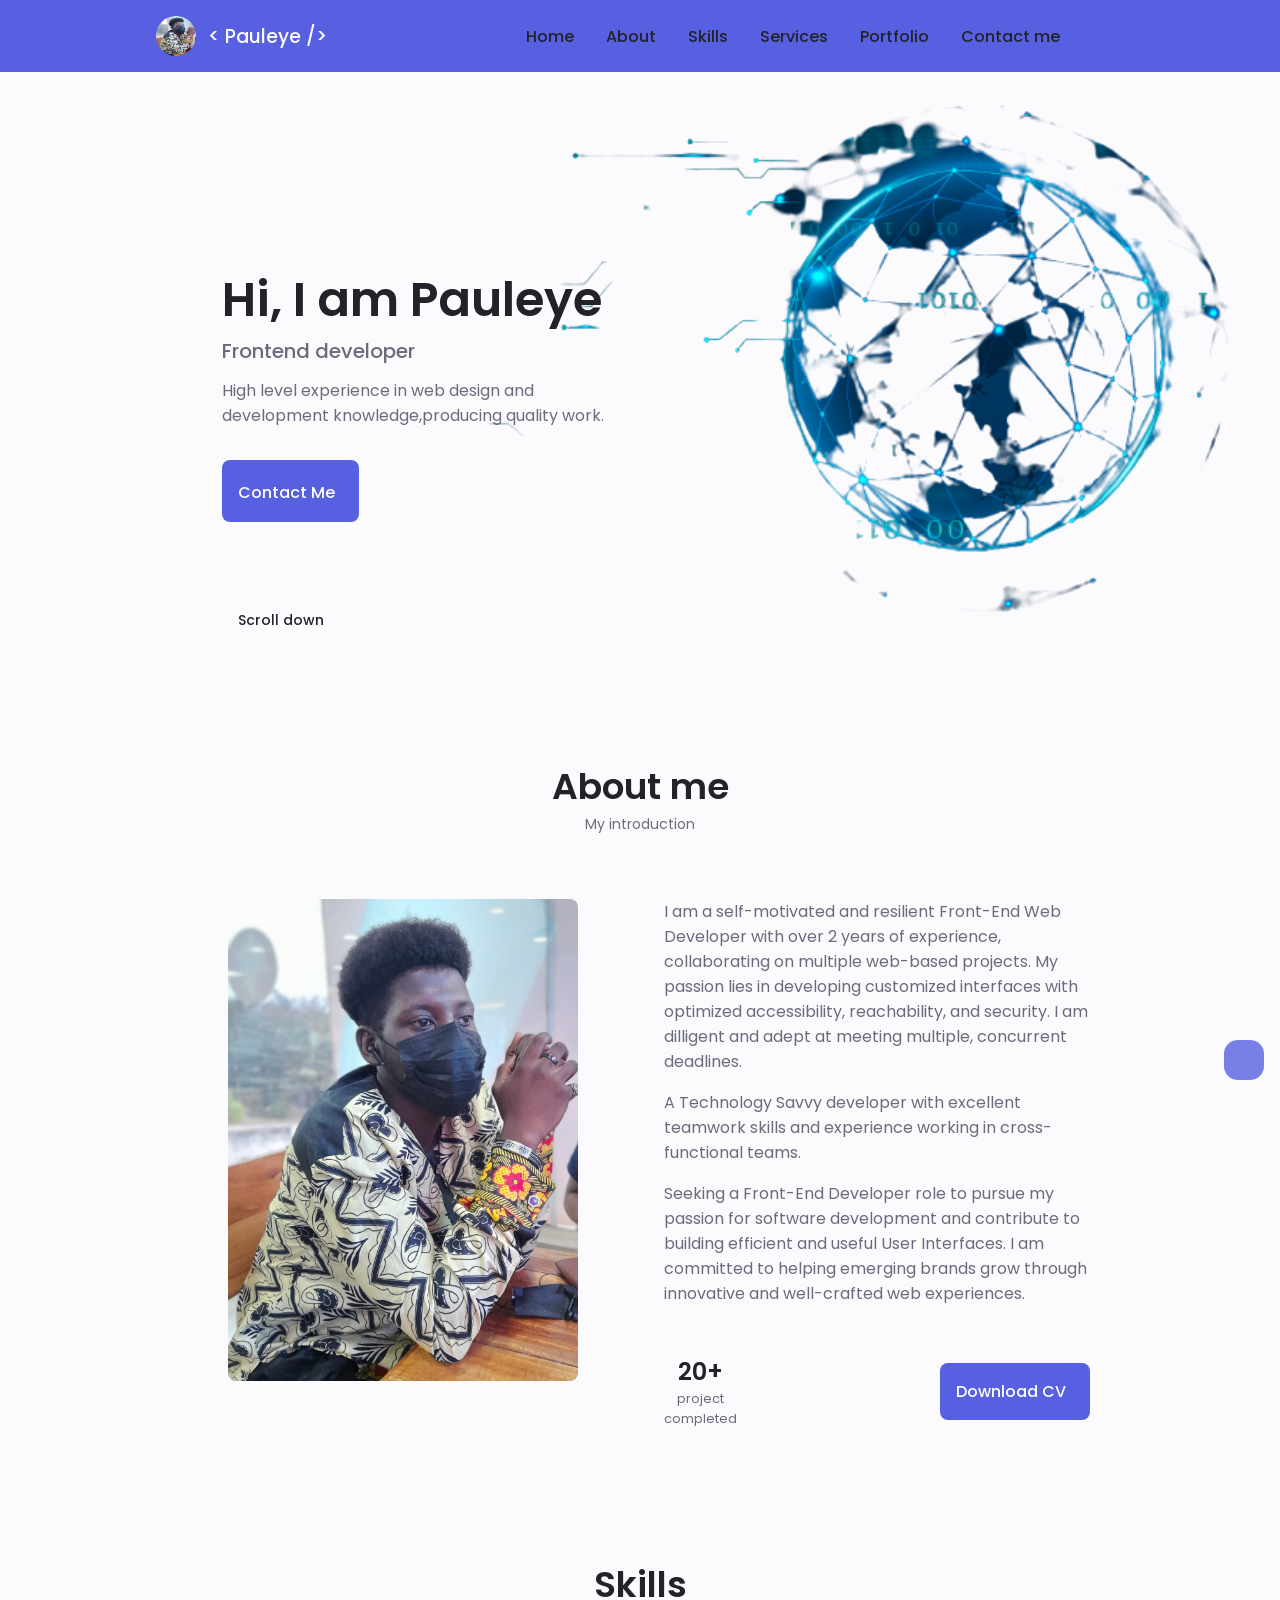
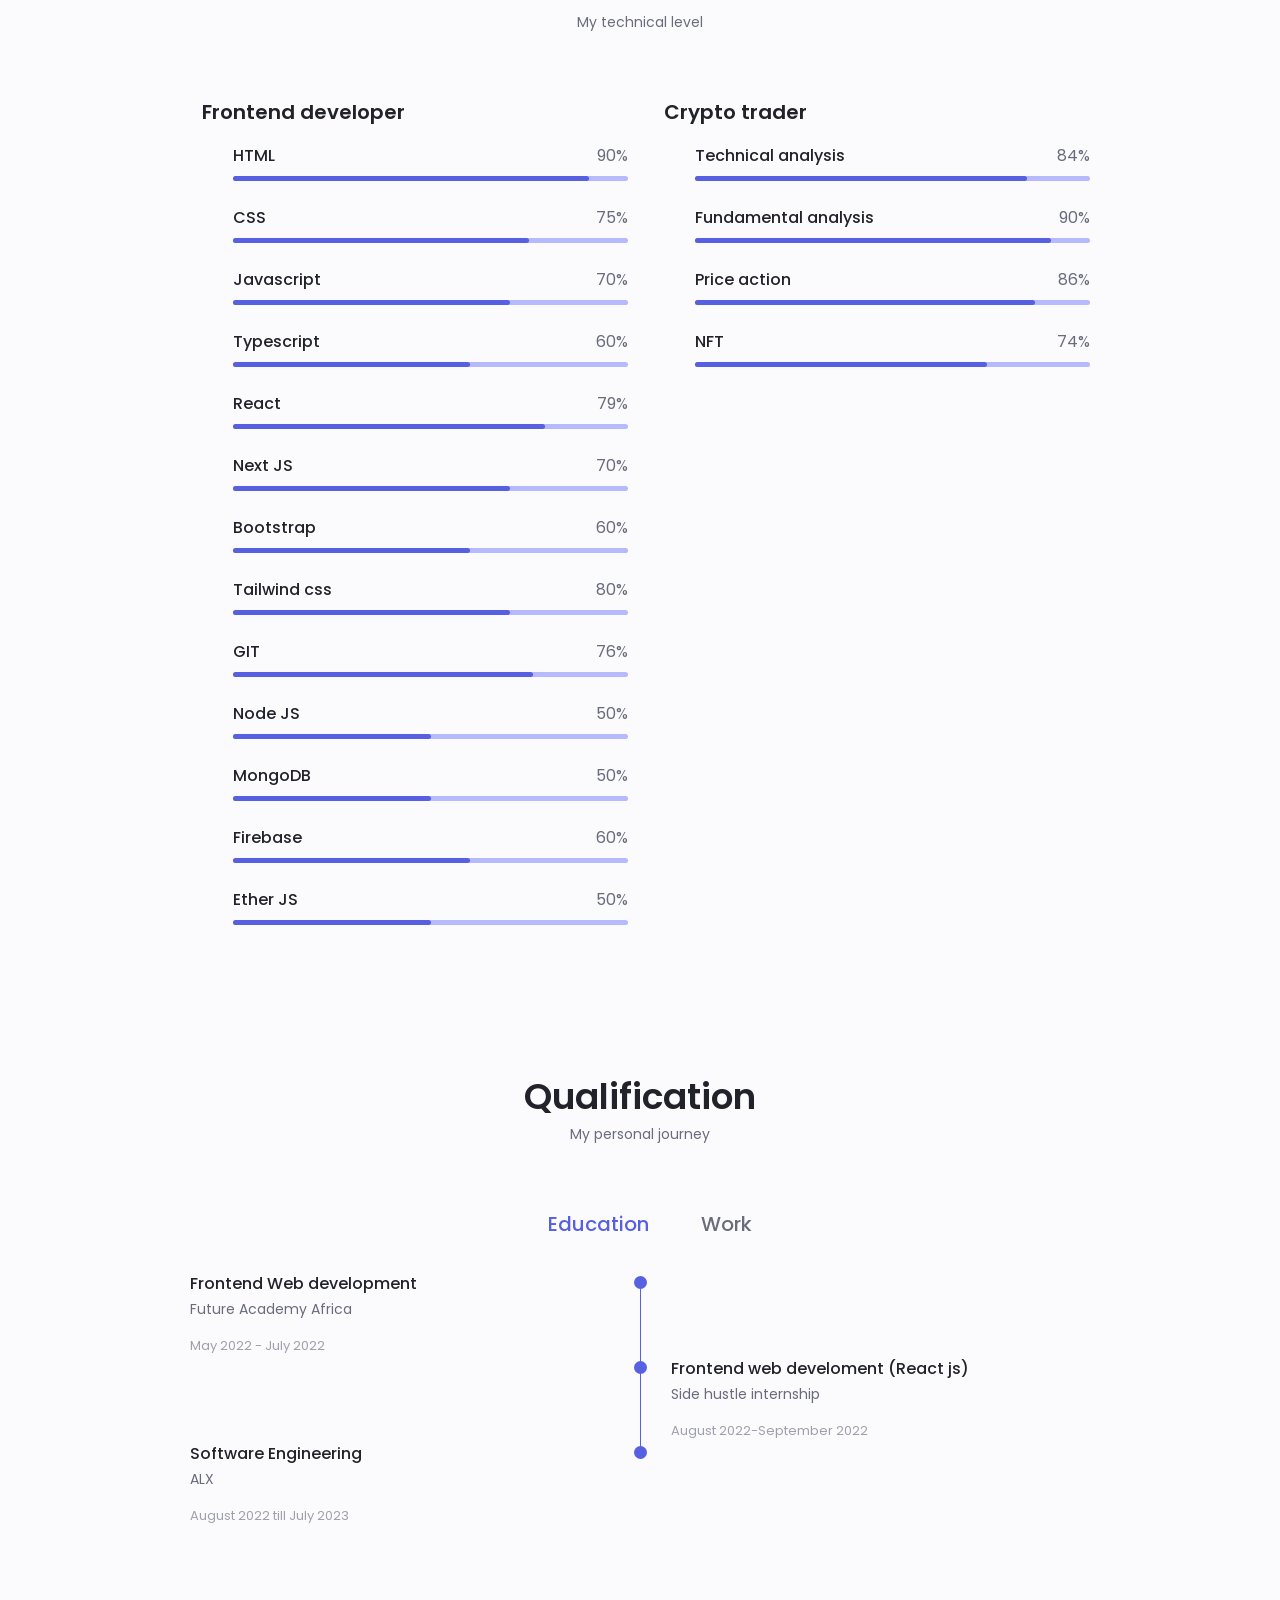
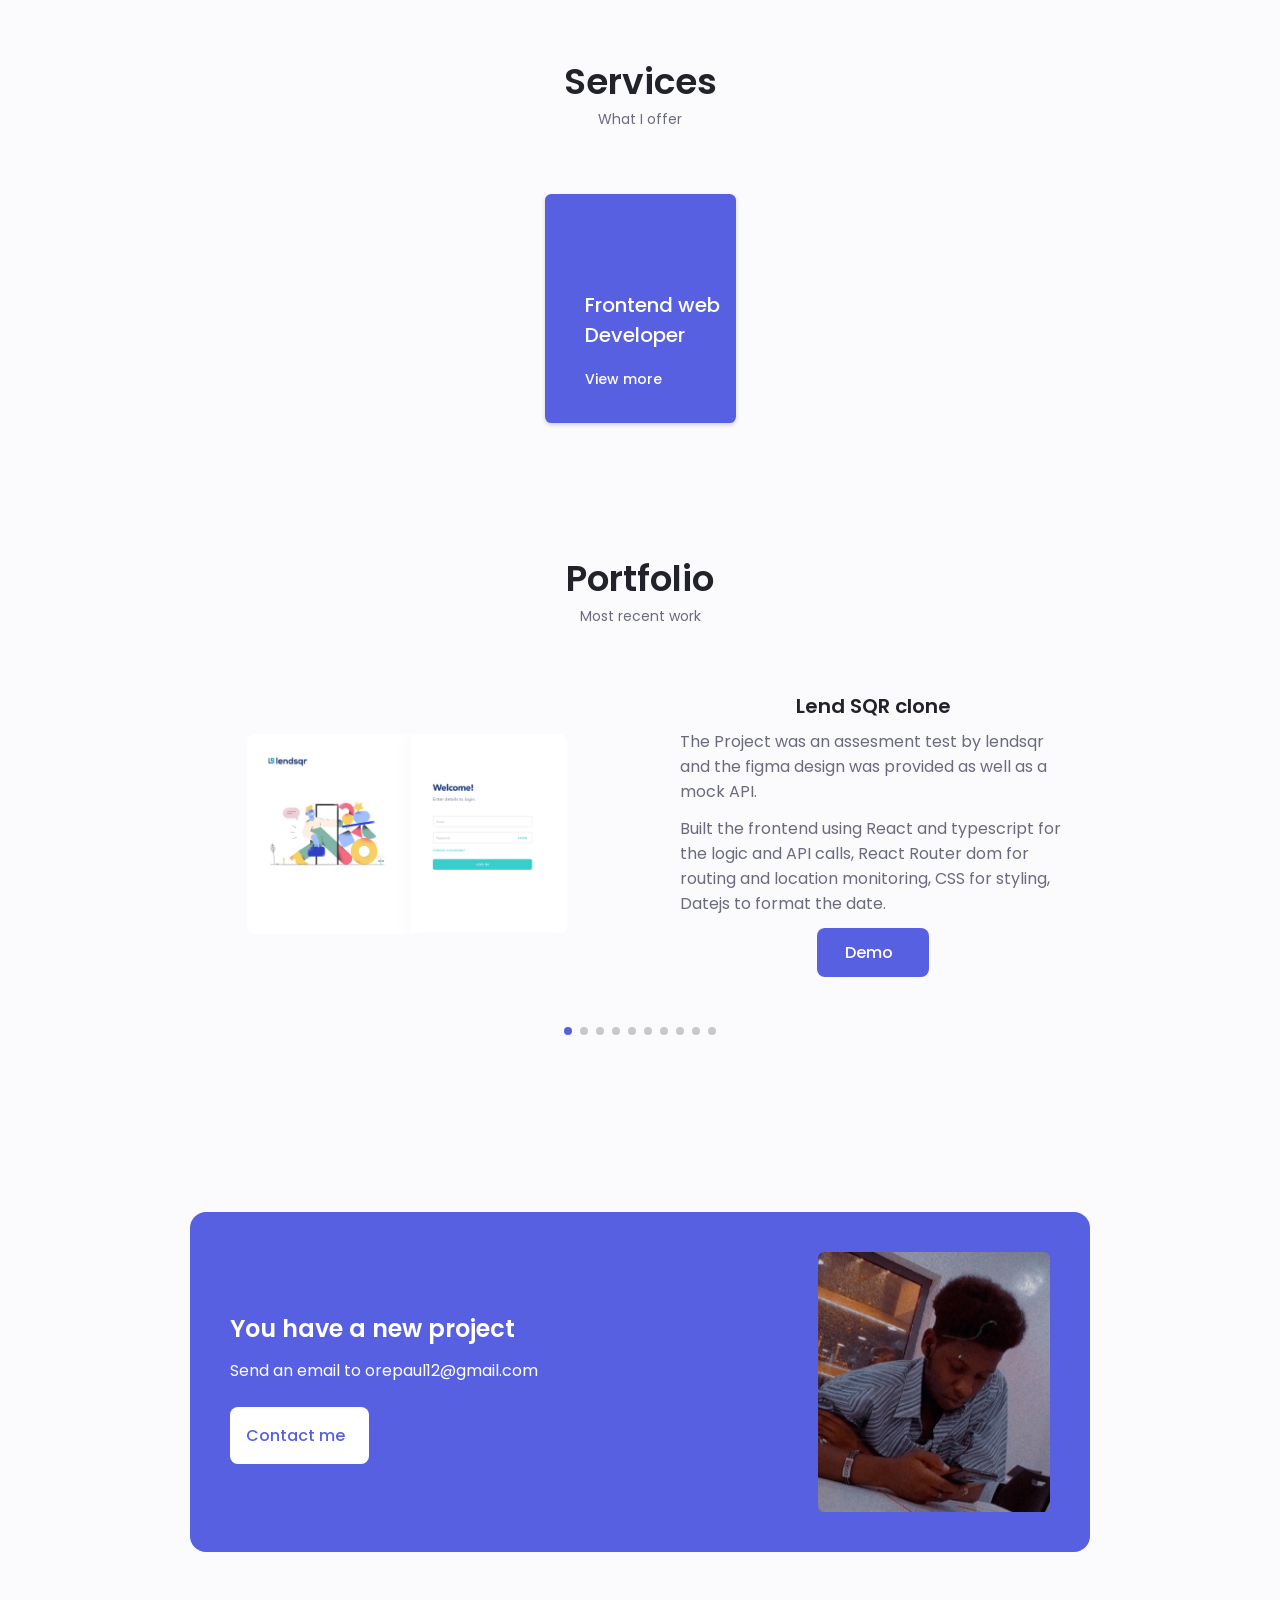
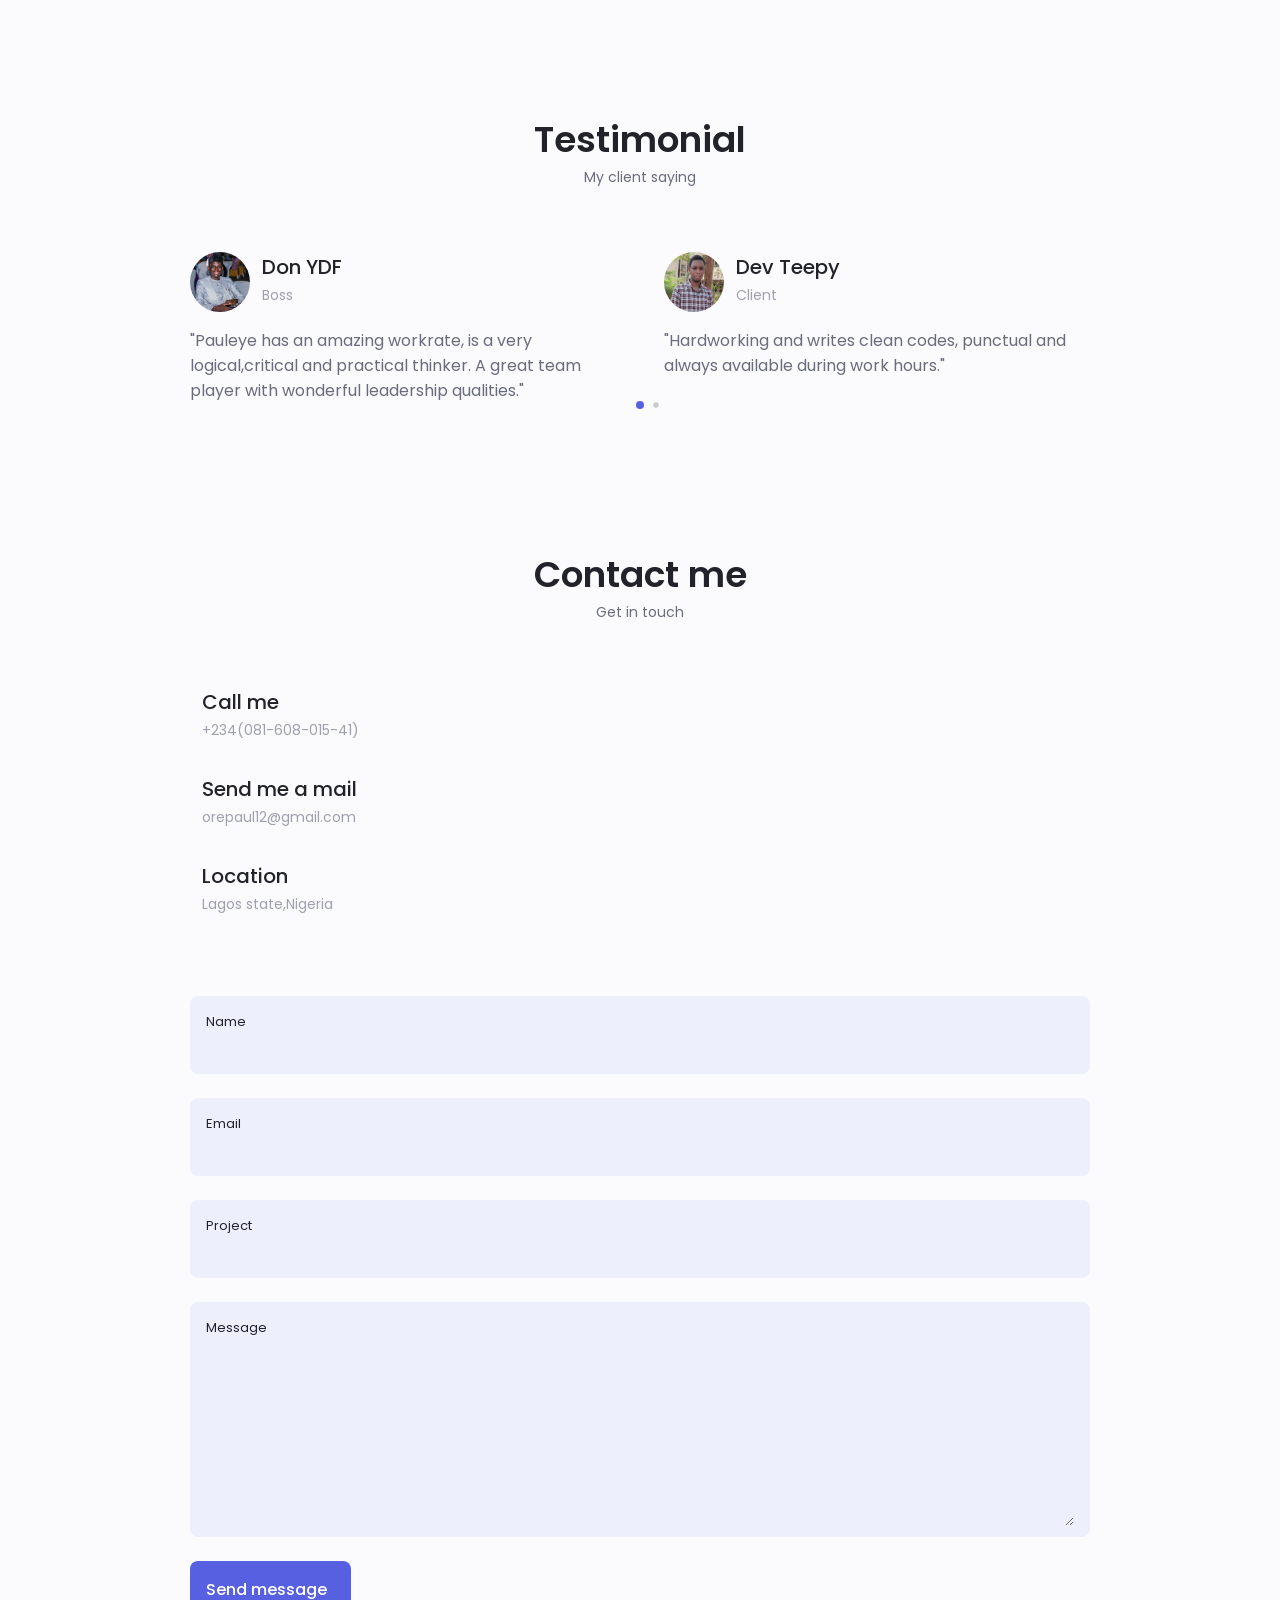
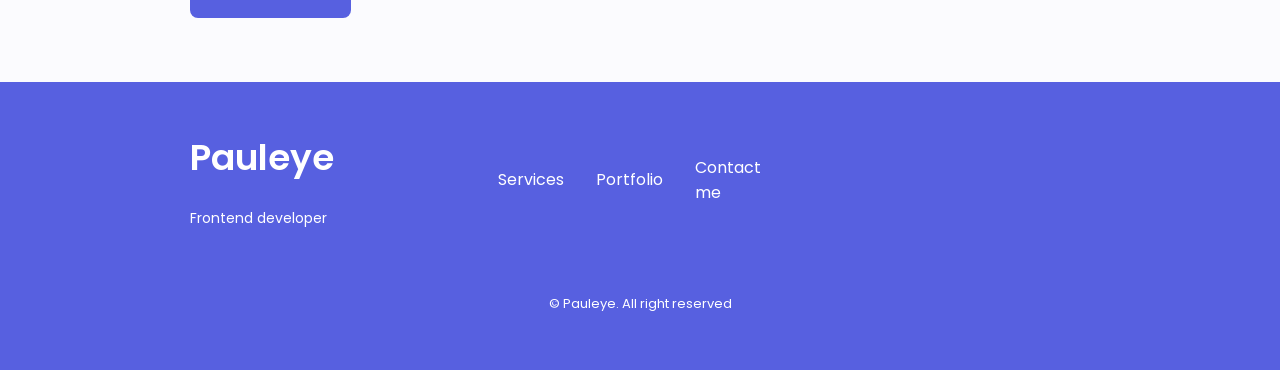
==== commit 0cf60c33: "updated links and projects" ====
--- a/index.html
+++ b/index.html
@@ -142,7 +142,8 @@
         <span class="section_subtitle">My introduction</span>
 
         <div class="about_container container grid">
-          <img src="images/pauleye 1.jpg" class="about_img" alt="" />
+          <img src="images/pauleye 1.jpg
+          " class="about_img" alt="" />
           <div class="about_data">
             <p class="about_description">
               I am a self-motivated and resilient Front-End Web Developer with
@@ -265,7 +266,7 @@
 
                 <div class="skills_data">
                   <div class="skills_titles">
-                    <h3 class="skills_name"> Next JS</h3>
+                    <h3 class="skills_name">Next JS</h3>
                     <span class="skills_number">70%</span>
                   </div>
                   <div class="skills_bar">
@@ -293,8 +294,6 @@
                   </div>
                 </div>
 
-                
-
                 <div class="skills_data">
                   <div class="skills_titles">
                     <h3 class="skills_name">GIT</h3>
@@ -304,8 +303,6 @@
                     <span class="skills_percentages skills_git"></span>
                   </div>
                 </div>
-
-                
 
                 <div class="skills_data">
                   <div class="skills_titles">
@@ -506,7 +503,8 @@
                   <h3 class="qualification_title">Software Engineering</h3>
                   <span class="qualification_subtitle">ALX</span>
                   <div class="qualification_calendar">
-                    <i class="uil uil-calendar-alt"></i> August 2022 till July 2023
+                    <i class="uil uil-calendar-alt"></i> August 2022 till July
+                    2023
                   </div>
                 </div>
 
@@ -525,7 +523,8 @@
                   <h3 class="qualification_title">Frontend web developer</h3>
                   <span class="qualification_subtitle">Pallete Labs</span>
                   <div class="qualification_calendar">
-                    <i class="uil uil-calendar-alt"></i> Decemeber 2022 till date
+                    <i class="uil uil-calendar-alt"></i> Decemeber 2022 till
+                    date
                   </div>
                 </div>
 
@@ -545,10 +544,11 @@
                 </div>
 
                 <div>
-                  <h3 class="qualification_title">Frontend web developer</h3>
-                  <span class="qualification_subtitle">The NFT mafia</span>
+                  <Frontend class="qualification_title">Frontend lead and tutor</h3>
+                  <span class="qualification_subtitle">RCCG DTCE</span>
                   <div class="qualification_calendar">
-                    <i class="uil uil-calendar-alt"></i> october 2021 till date
+                    <i class="uil uil-calendar-alt"></i> August 2022 - September
+                    2023
                   </div>
                 </div>
               </div>
@@ -578,35 +578,32 @@
                   <span class="qualification_rounder"></span>
                   <span class="qualification_line"></span>
                 </div>
-<div>
+                <div>
                   <h3 class="qualification_title">
-                    junior Frontend web developer and tutor
+                    Frontend Lead
                   </h3>
-                  <span class="qualification_subtitle">RCCG DTCE</span>
+                  <span class="qualification_subtitle">The Mafia</span>
                   <div class="qualification_calendar">
-                    <i class="uil uil-calendar-alt"></i> August 2022 - January 2023
-                  </div>
-                </div>
-                
+                    <i class="uil uil-calendar-alt">october 2021 till November 2022</i> 
+                  </div>
+                </div>
               </div>
 
               <!--==================== WORK 5 ====================-->
               <div class="qualification_data">
-                 <div>
-                  <h3 class="qualification_title">Always working</h3>
+                <div>
+                  <h3 class="qualification_title">Always Working</h3>
                   <span class="qualification_subtitle"
-                    >On a personal project</span
+                    >On a personal project </span
                   >
                   <div class="qualification_calendar">
-                    <i class="uil uil-calendar-alt"></i> 2021 till-date
+                    <i class="uil uil-calendar-alt">2021 till date</i> 
                   </div>
                 </div>
 
                 <div>
                   <span class="qualification_rounder"></span>
                 </div>
-
-               
               </div>
             </div>
           </div>
@@ -718,20 +715,19 @@
 
         <div class="portfolio_container container swiper">
           <div class="swiper-wrapper">
-
-             <div class="portfolio_content grid swiper-slide">
-              <img
-                src="images/lendsqr.png"
-                alt=""
-                class="portfolio_img"
-              />
+            <!-- PORTFOLIO 1 -->
+            <div class="portfolio_content grid swiper-slide">
+              <img src="images/lendsqr.png" alt="" class="portfolio_img" />
               <div class="portfolio_data">
                 <h3 class="portfolio_title">Lend SQR clone</h3>
                 <p class="portfolio_description">
-                  The Project was an assesment test by lendsqr and the figma design was provided as well as a mock API.
-                </p>
-                <p class="portfolio_description">
-                  Built the frontend using React and typescript for the logic and API calls, React Router dom for routing and location monitoring, CSS for styling, Datejs to format the date.
+                  The Project was an assesment test by lendsqr and the figma
+                  design was provided as well as a mock API.
+                </p>
+                <p class="portfolio_description">
+                  Built the frontend using React and typescript for the logic
+                  and API calls, React Router dom for routing and location
+                  monitoring, CSS for styling, Datejs to format the date.
                 </p>
                 <a
                   href="https://lendsqrtest.netlify.app/"
@@ -744,14 +740,37 @@
             </div>
 
             <div class="portfolio_content grid swiper-slide">
+              <img src="images/fluidCoin.jpeg" alt="" class="portfolio_img" />
+              <div class="portfolio_data">
+                <h3 class="portfolio_title">Fluidcoin Clone</h3>
+                <p class="portfolio_description">
+                 Recreated the fluidcoin website from scratch because i loved the UI and the animations and decided to try it out. Here is the <a href="https://fluidcoins.com/" target="_blank" rel="noopener noreferrer">Design reference</a>
+                </p>
+                <p class="portfolio_description">
+                  Built the frontend using React js, TailwndCSS for styling and Motion framer for the animations.
+                </p>
+                <a
+                  href="https://fluidcoinclone.netlify.app/"
+                  target="_blank"
+                  class="button button--flex button--small portfolio_button"
+                  >Demo
+                  <i class="uil uil-arrow-right button_icon"></i>
+                </a>
+              </div>
+            </div>
+            <div class="portfolio_content grid swiper-slide">
               <img src="images/boltMusic.jpeg" alt="" class="portfolio_img" />
               <div class="portfolio_data">
                 <h3 class="portfolio_title">Bolt Music App</h3>
                 <p class="portfolio_description">
-                  Bolt Music is a music streaming platform that allows the users to create an account, sign in, search and listen to music as well as get the lyrics.
-                </p>
-                <p class="portfolio_description">
-                  Built the frontend using React js, The Backend engineer provided the API endpoints to be used. used React Router dom for routing and location monitoring, TailwndCSS for styling.
+                  Bolt Music is a music streaming platform that allows the users
+                  to create an account, sign in, search and listen to music as
+                  well as get the lyrics.
+                </p>
+                <p class="portfolio_description">
+                  Built the frontend using React js, The Backend engineer
+                  provided the API endpoints to be used. used React Router dom
+                  for routing and location monitoring, TailwndCSS for styling.
                 </p>
                 <a
                   href="https://bolt-music.vercel.app/"
@@ -762,8 +781,7 @@
                 </a>
               </div>
             </div>
-            <!-- PORTFOLIO 1 -->
-
+            <!-- PORTFOLIO 2 -->
             <div class="portfolio_content grid swiper-slide">
               <img src="images/beingsNFT.jpeg" alt="" class="portfolio_img" />
               <div class="portfolio_data">
@@ -772,10 +790,12 @@
                   Beings NFT is a NFT collection from pallete labs
                 </p>
                 <p class="portfolio_description">
-                  Built the frontend using Next js,Javascript for the logic, Framer Motion for the animations, React Router dom for routing and location monitoring, TailwndCSS for styling.
+                  Built the frontend using Next js,Javascript for the logic,
+                  Framer Motion for the animations, React Router dom for routing
+                  and location monitoring, TailwndCSS for styling.
                 </p>
                 <a
-                  href="https://beingsnft.art"
+                  href="https://beings-art.vercel.app/"
                   target="_blank"
                   class="button button--flex button--small portfolio_button"
                   >Demo
@@ -783,16 +803,22 @@
                 </a>
               </div>
             </div>
-            <!-- PORTFOLIO 2 -->
+              <!-- PORTFOLIO 3 -->
             <div class="portfolio_content grid swiper-slide">
               <img src="images/NFT_Mafia.jpeg" alt="" class="portfolio_img" />
               <div class="portfolio_data">
                 <h3 class="portfolio_title">NFT Mafia</h3>
                 <p class="portfolio_description">
-                  NFT mafia is a community of NFT enthusiast that provide value to their community members while the members bring value to the community in return.
-                </p>
-                <p class="portfolio_description">
-                  Built the frontend using React,Javascript for the logic, EtherJS to connect wallet of the users, React Router dom for routing and location monitoring, TailwndCSS for styling, framer Motion for animations NodeJS and moongose for the backend, MongoDB to store user informations.
+                  NFT mafia is a community of NFT enthusiast that provide value
+                  to their community members while the members bring value to
+                  the community in return.
+                </p>
+                <p class="portfolio_description">
+                  Built the frontend using React,Javascript for the logic,
+                  EtherJS to connect wallet of the users, React Router dom for
+                  routing and location monitoring, TailwndCSS for styling,
+                  framer Motion for animations NodeJS and moongose for the
+                  backend, MongoDB to store user informations.
                 </p>
                 <a
                   href="https://nftmafia.netlify.app/"
@@ -803,8 +829,7 @@
                 </a>
               </div>
             </div>
-
-            <!-- PORTFOLIO 3 -->
+          <!-- PORTFOLIO 4 -->
             <div class="portfolio_content grid swiper-slide">
               <img
                 src="images/comment-app.jpg"
@@ -814,9 +839,15 @@
               <div class="portfolio_data">
                 <h3 class="portfolio_title">Interactive comment section</h3>
                 <p class="portfolio_description">
-                  A personal project I worked on. it allowes users to post, reply, delete and vote comments.
-                </p>
-                <p class="portfolio_description">Built the frontend using React and Javascript for the logic, Local Storage to store informations temporarily, TailwindCSS for styling,Framer motion for the animations and netlify for Hosting.</p>
+                  A personal project I worked on. it allowes users to post,
+                  reply, delete and vote comments.
+                </p>
+                <p class="portfolio_description">
+                  Built the frontend using React and Javascript for the logic,
+                  Local Storage to store informations temporarily, TailwindCSS
+                  for styling,Framer motion for the animations and netlify for
+                  Hosting.
+                </p>
                 <a
                   href="https://interactivecommentapp.netlify.app"
                   target="_blank"
@@ -826,7 +857,7 @@
                 </a>
               </div>
             </div>
-            <!-- PORTFOLIO 4 -->
+            <!-- PORTFOLIO 5 -->
             <div class="portfolio_content grid swiper-slide">
               <img
                 src="images/tenzieGame.jpeg"
@@ -840,7 +871,9 @@
                   management
                 </p>
                 <p class="portfolio_description">
-                  A project built using ReactJs for the frontend and logic, using the various react hooks for the state management and props drilling 
+                  A project built using ReactJs for the frontend and logic,
+                  using the various react hooks for the state management and
+                  props drilling
                 </p>
                 <a
                   href="https://playtenzies.netlify.app"
@@ -851,7 +884,7 @@
                 </a>
               </div>
             </div>
-            <!-- PORTFOLIO 5 -->
+             <!-- PORTFOLIO 6 -->
             <div class="portfolio_content grid swiper-slide">
               <img
                 src="images/tricord-global.jpeg"
@@ -874,7 +907,7 @@
                 </a>
               </div>
             </div>
-            <!-- PORTFOLIO 6 -->
+           <!-- PORTFOLIO 7 -->
             <div class="portfolio_content grid swiper-slide">
               <img
                 src="images/pinksale-landing-page.jpeg"
@@ -884,8 +917,8 @@
               <div class="portfolio_data">
                 <h3 class="portfolio_title">Pinksale landing page clone</h3>
                 <p class="portfolio_description">
-                  A landing page clone for pinksale.io. Built using React JS for and
-                  Bootstrap CSS for the design.
+                  A landing page clone for pinksale.io. Built using React JS for
+                  and Bootstrap CSS for the design.
                 </p>
                 <a
                   href="https://pinksalelandingpage.netlify.app/"
@@ -897,30 +930,9 @@
               </div>
             </div>
 
-            <!-- PORTFOLIO 7 -->
-            <!-- <div class="portfolio_content grid swiper-slide">
-              <img
-                src="images/uniswap clone.jpeg"
-                alt=""
-                class="portfolio_img"
-              />
-              <div class="portfolio_data">
-                <h3 class="portfolio_title">Uniswap clone</h3>
-                <p class="portfolio_description">
-                  A clone for uniswap exchange built using vanilla JS and CSS
-                </p>
-                <a
-                  href="https://uniswap-exchange-clone.netlify.app"
-                  target="_blank"
-                  class="button button--flex button--small portfolio_button"
-                  >Demo
-                  <i class="uil uil-arrow-right button_icon"></i>
-                </a>
-              </div>
-            </div> -->
+            
 
             <!-- PORTFOLIO 8 -->
-           
 
             <!-- PORTFOLIO 9 -->
             <!-- <div class="portfolio_content grid swiper-slide">
@@ -956,8 +968,9 @@
                 <p class="portfolio_description">
                   A component that allows you to give ratings
                 </p>
-                 <p class="portfolio_description">
-                  Built with HTML and vanilla CSS for the frontend and Javascript for the logic.
+                <p class="portfolio_description">
+                  Built with HTML and vanilla CSS for the frontend and
+                  Javascript for the logic.
                 </p>
                 <a
                   href="https://ratingcardflip.netlify.app/"
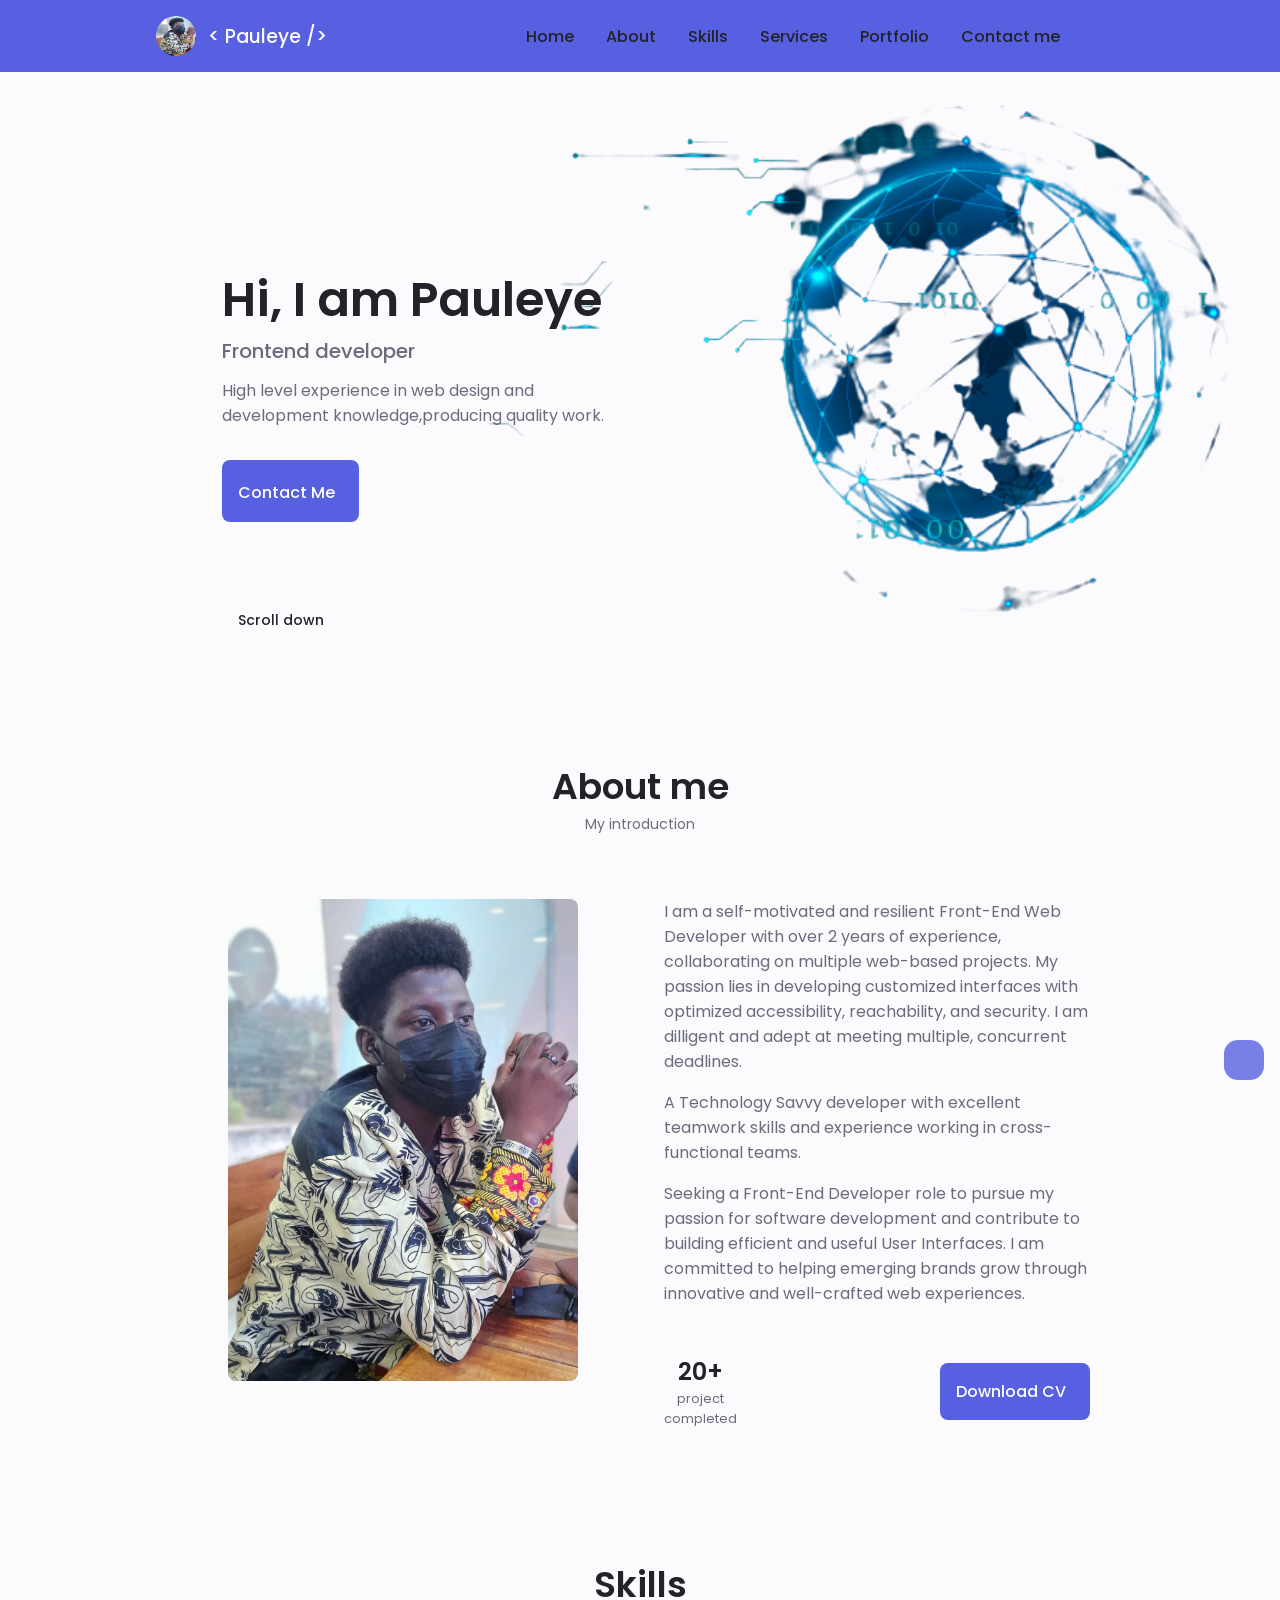
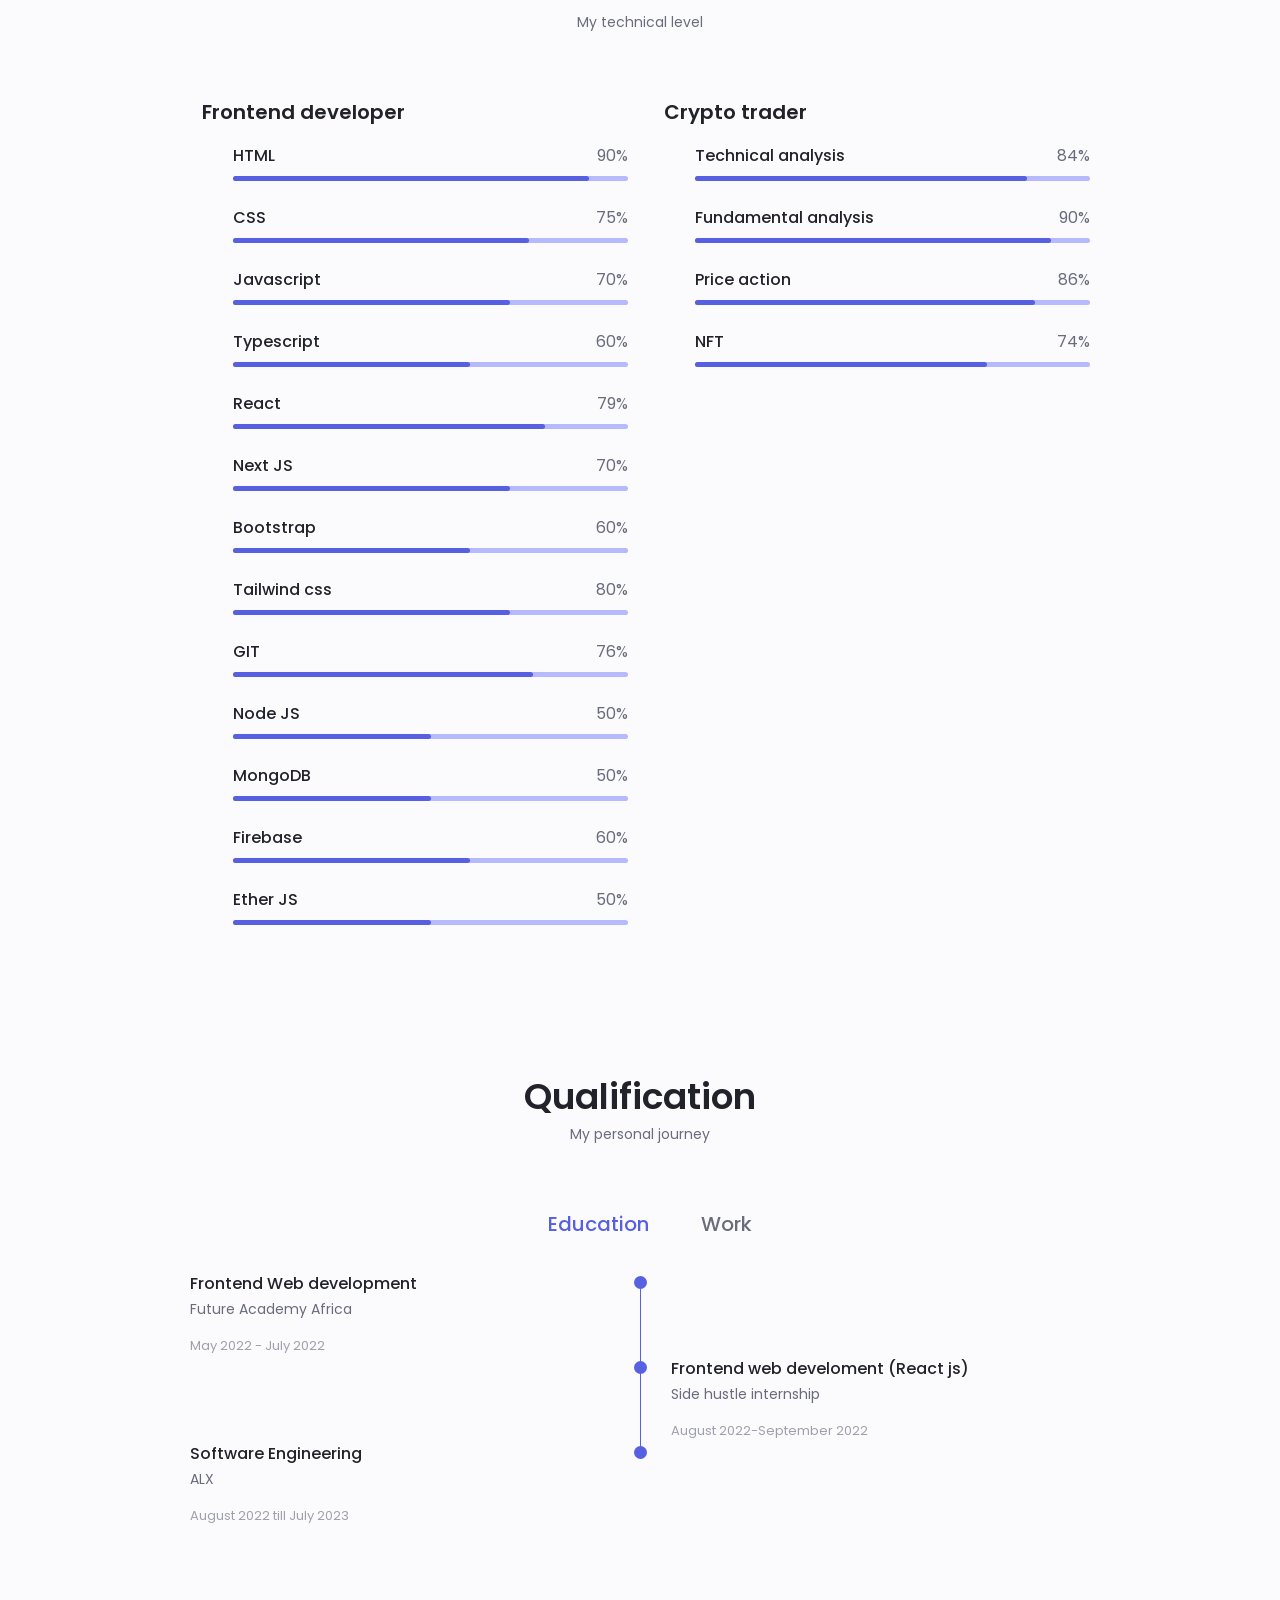
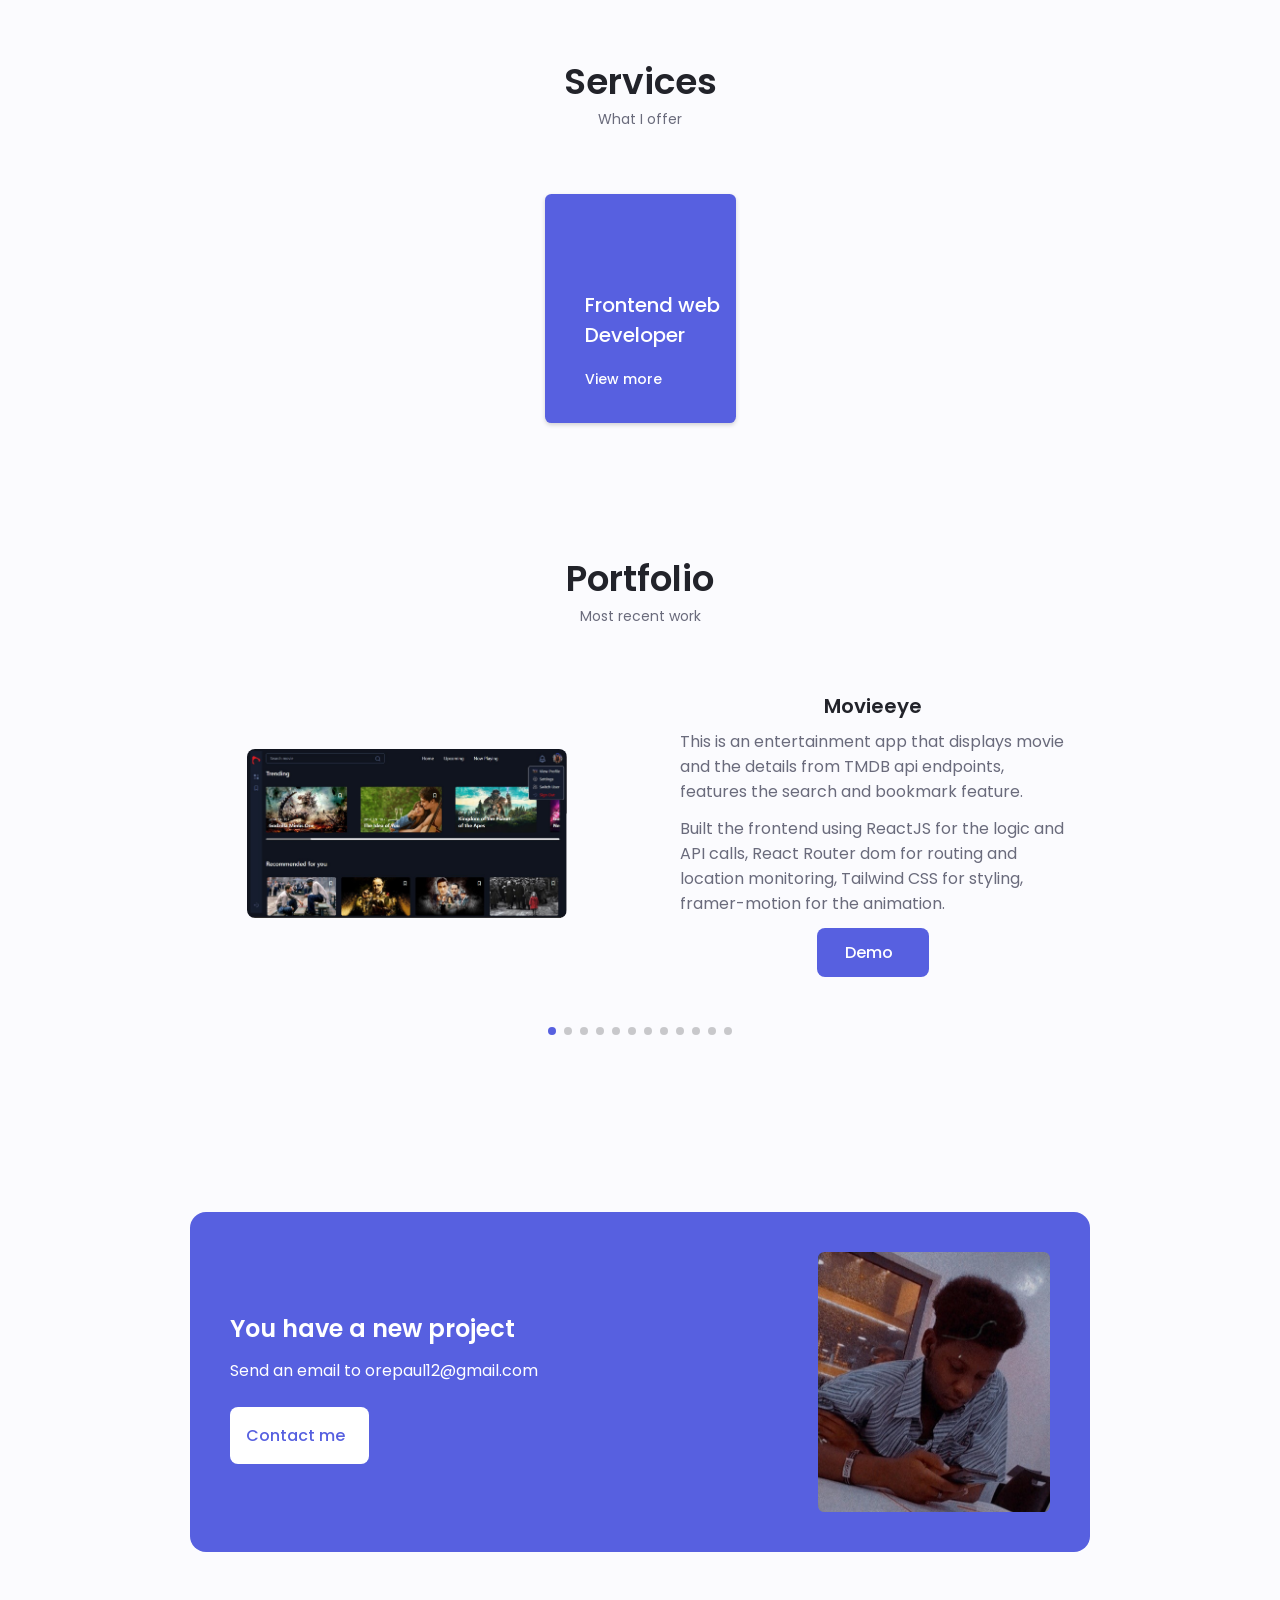
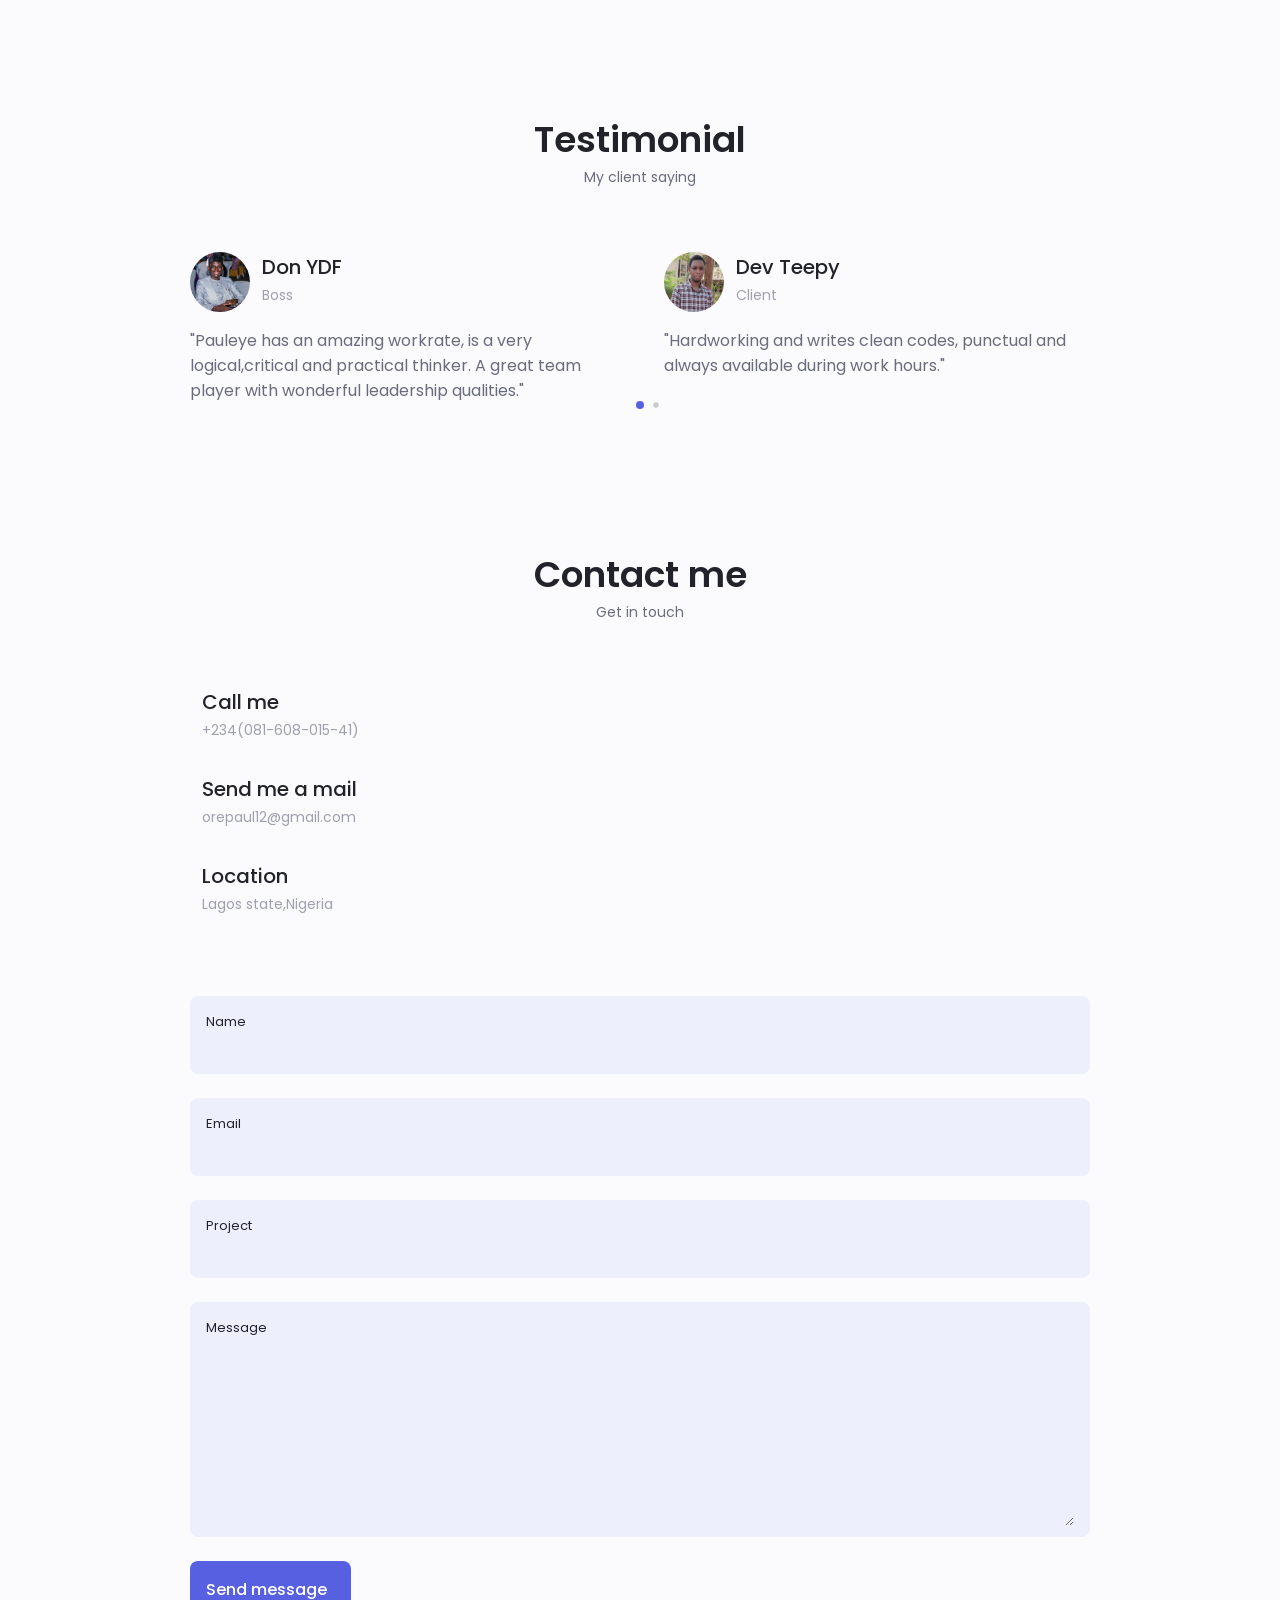
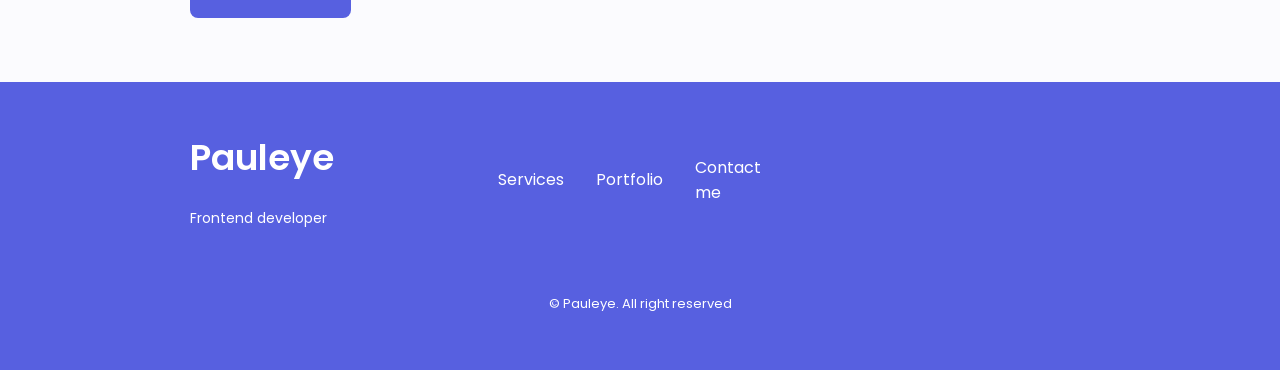
==== commit 7f8216ba: "added movie eye and dashboard" ====
--- a/index.html
+++ b/index.html
@@ -180,8 +180,8 @@
               </div> -->
               <div class="about_buttons">
                 <a
-                  download="pdf/Adeleye_Oreoluwa_Front_end_Developer (2).pdf"
-                  href="pdf/Adeleye_Oreoluwa_Front_end_Developer (2).pdf"
+                  download="pdf/Adeleye_Oreoluwa_Front_end_Developer.pdf"
+                  href="pdf/Adeleye_Oreoluwa_Front_end_Developer.pdf"
                   class="button button--flex"
                 >
                   Download CV<i class="uil uil-download-alt button_icon"></i>
@@ -716,6 +716,51 @@
         <div class="portfolio_container container swiper">
           <div class="swiper-wrapper">
             <!-- PORTFOLIO 1 -->
+           <div class="portfolio_content grid swiper-slide">
+              <img src="images/movieeye.jpg" alt="" class="portfolio_img" />
+              <div class="portfolio_data">
+                <h3 class="portfolio_title">Movieeye</h3>
+                <p class="portfolio_description">
+                  This is an entertainment app that displays movie and the details from TMDB api endpoints, features the search and bookmark feature.
+                </p>
+                <p class="portfolio_description">
+                  Built the frontend using ReactJS for the logic
+                  and API calls, React Router dom for routing and location
+                  monitoring, Tailwind CSS for styling, framer-motion for the animation.
+                </p>
+                <a
+                  href="https://movieeye.netlify.app/"
+                  target="_blank"
+                  class="button button--flex button--small portfolio_button"
+                  >Demo
+                  <i class="uil uil-arrow-right button_icon"></i>
+                </a>
+              </div>
+            </div>
+
+            <!-- PORTFOLIO 2 -->
+           <div class="portfolio_content grid swiper-slide">
+              <img src="images/analyticdashboard.jpeg" alt="" class="portfolio_img" />
+              <div class="portfolio_data">
+                <h3 class="portfolio_title">Analytical Dashboard</h3>
+                <p class="portfolio_description">
+                 An Analytical dashboard that displays user informations and analysis
+                </p>
+                <p class="portfolio_description">
+                  Built the frontend using ReactJS for the logic
+                  and API calls, React Router dom for routing and location
+                  monitoring, Tailwind CSS for styling, framer-motion for the animation.
+                </p>
+                <a
+                  href="https://pauleye-analytic-dashboard.vercel.app/"
+                  target="_blank"
+                  class="button button--flex button--small portfolio_button"
+                  >Demo
+                  <i class="uil uil-arrow-right button_icon"></i>
+                </a>
+              </div>
+            </div>
+ <!-- PORTFOLIO 3 -->
             <div class="portfolio_content grid swiper-slide">
               <img src="images/lendsqr.png" alt="" class="portfolio_img" />
               <div class="portfolio_data">
@@ -738,7 +783,7 @@
                 </a>
               </div>
             </div>
-
+ <!-- PORTFOLIO 4 -->
             <div class="portfolio_content grid swiper-slide">
               <img src="images/fluidCoin.jpeg" alt="" class="portfolio_img" />
               <div class="portfolio_data">
@@ -758,30 +803,9 @@
                 </a>
               </div>
             </div>
-            <div class="portfolio_content grid swiper-slide">
-              <img src="images/boltMusic.jpeg" alt="" class="portfolio_img" />
-              <div class="portfolio_data">
-                <h3 class="portfolio_title">Bolt Music App</h3>
-                <p class="portfolio_description">
-                  Bolt Music is a music streaming platform that allows the users
-                  to create an account, sign in, search and listen to music as
-                  well as get the lyrics.
-                </p>
-                <p class="portfolio_description">
-                  Built the frontend using React js, The Backend engineer
-                  provided the API endpoints to be used. used React Router dom
-                  for routing and location monitoring, TailwndCSS for styling.
-                </p>
-                <a
-                  href="https://bolt-music.vercel.app/"
-                  target="_blank"
-                  class="button button--flex button--small portfolio_button"
-                  >Demo
-                  <i class="uil uil-arrow-right button_icon"></i>
-                </a>
-              </div>
-            </div>
-            <!-- PORTFOLIO 2 -->
+            
+
+            <!-- PORTFOLIO 5 -->
             <div class="portfolio_content grid swiper-slide">
               <img src="images/beingsNFT.jpeg" alt="" class="portfolio_img" />
               <div class="portfolio_data">
@@ -803,7 +827,7 @@
                 </a>
               </div>
             </div>
-              <!-- PORTFOLIO 3 -->
+              <!-- PORTFOLIO 6 -->
             <div class="portfolio_content grid swiper-slide">
               <img src="images/NFT_Mafia.jpeg" alt="" class="portfolio_img" />
               <div class="portfolio_data">
@@ -829,7 +853,7 @@
                 </a>
               </div>
             </div>
-          <!-- PORTFOLIO 4 -->
+          <!-- PORTFOLIO 7 -->
             <div class="portfolio_content grid swiper-slide">
               <img
                 src="images/comment-app.jpg"
@@ -857,7 +881,31 @@
                 </a>
               </div>
             </div>
-            <!-- PORTFOLIO 5 -->
+             <!-- PORTFOLIO 8 -->
+            <div class="portfolio_content grid swiper-slide">
+              <img src="images/boltMusic.jpeg" alt="" class="portfolio_img" />
+              <div class="portfolio_data">
+                <h3 class="portfolio_title">Bolt Music App</h3>
+                <p class="portfolio_description">
+                  Bolt Music is a music streaming platform that allows the users
+                  to create an account, sign in, search and listen to music as
+                  well as get the lyrics.
+                </p>
+                <p class="portfolio_description">
+                  Built the frontend using React js, The Backend engineer
+                  provided the API endpoints to be used. used React Router dom
+                  for routing and location monitoring, TailwndCSS for styling.
+                </p>
+                <a
+                  href="https://bolt-music.vercel.app/"
+                  target="_blank"
+                  class="button button--flex button--small portfolio_button"
+                  >Demo
+                  <i class="uil uil-arrow-right button_icon"></i>
+                </a>
+              </div>
+            </div>
+            <!-- PORTFOLIO 9 -->
             <div class="portfolio_content grid swiper-slide">
               <img
                 src="images/tenzieGame.jpeg"
@@ -884,7 +932,7 @@
                 </a>
               </div>
             </div>
-             <!-- PORTFOLIO 6 -->
+             <!-- PORTFOLIO 10 -->
             <div class="portfolio_content grid swiper-slide">
               <img
                 src="images/tricord-global.jpeg"
@@ -907,7 +955,7 @@
                 </a>
               </div>
             </div>
-           <!-- PORTFOLIO 7 -->
+           <!-- PORTFOLIO 11 -->
             <div class="portfolio_content grid swiper-slide">
               <img
                 src="images/pinksale-landing-page.jpeg"
@@ -956,7 +1004,7 @@
               </div>
             </div> -->
 
-            <!-- PORTFOLIO 10 -->
+            <!-- PORTFOLIO 12 -->
             <div class="portfolio_content grid swiper-slide">
               <img
                 src="images/rating component.jpeg"
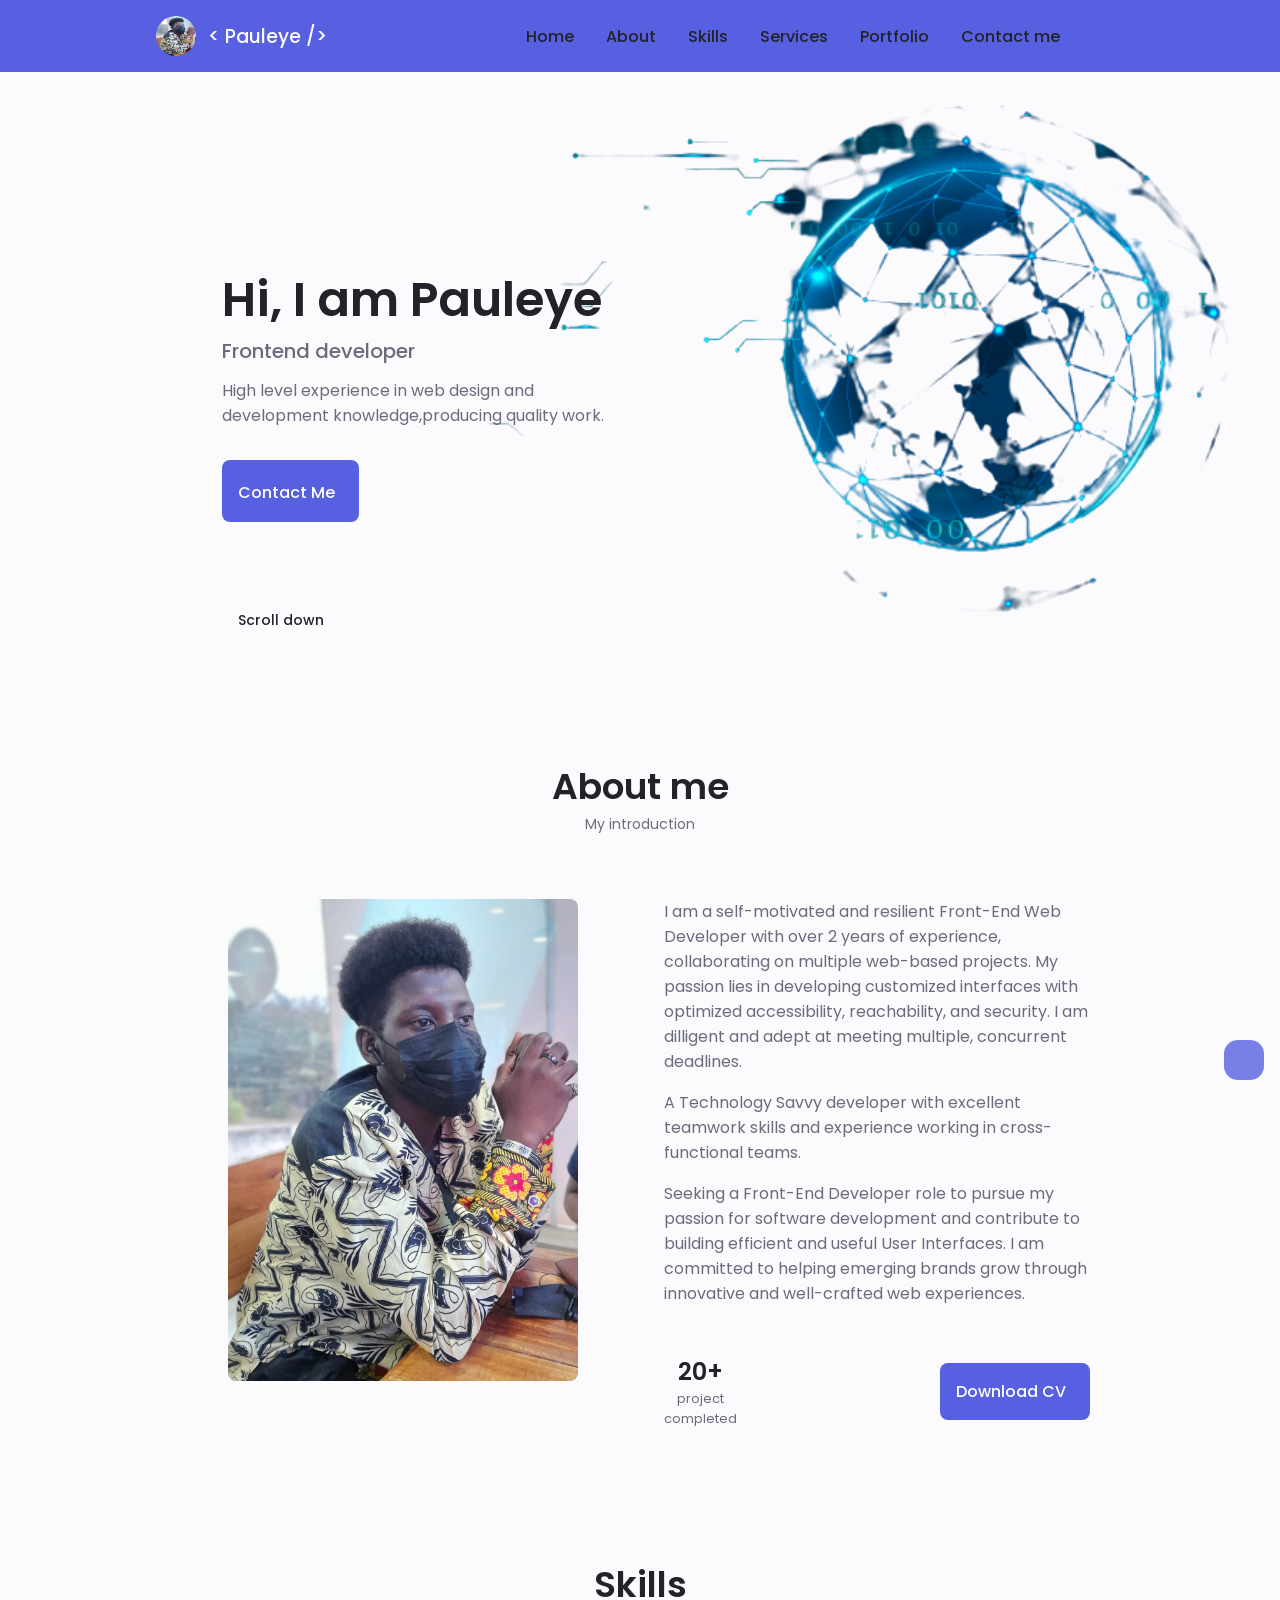
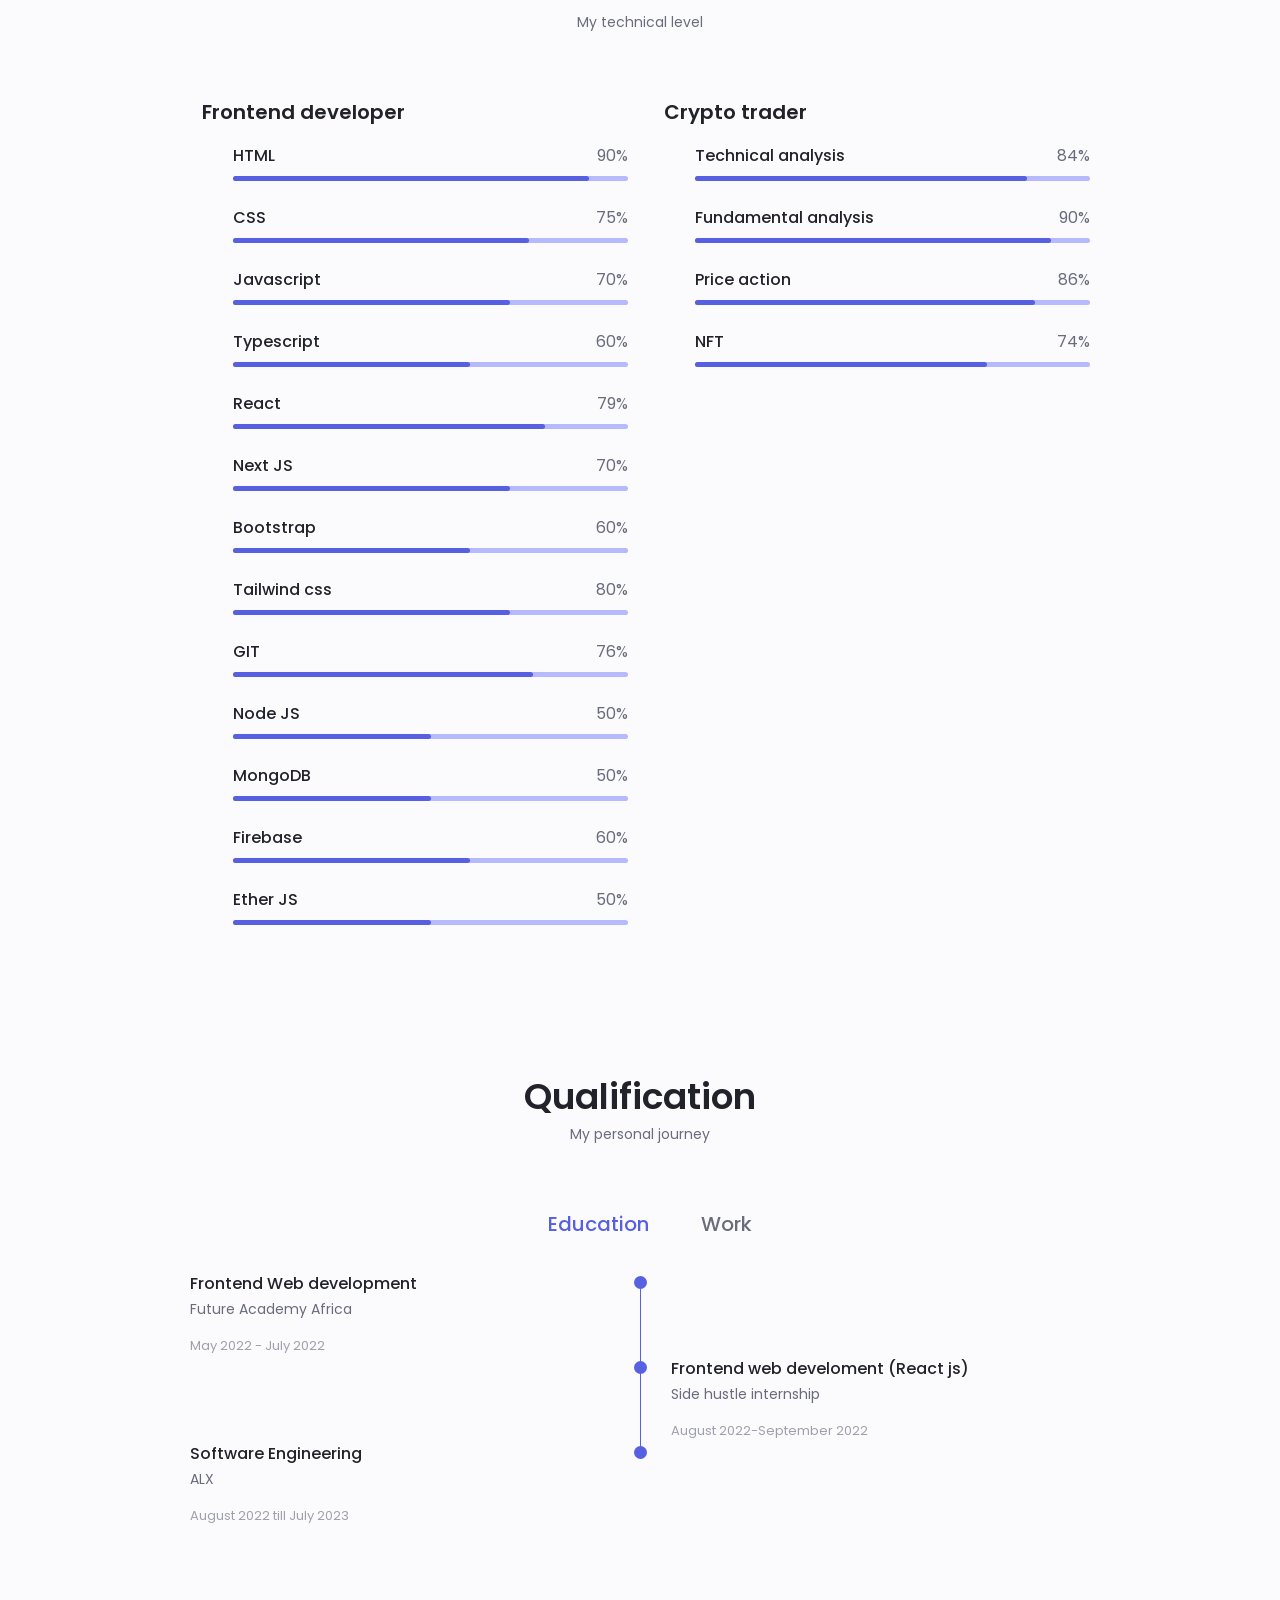
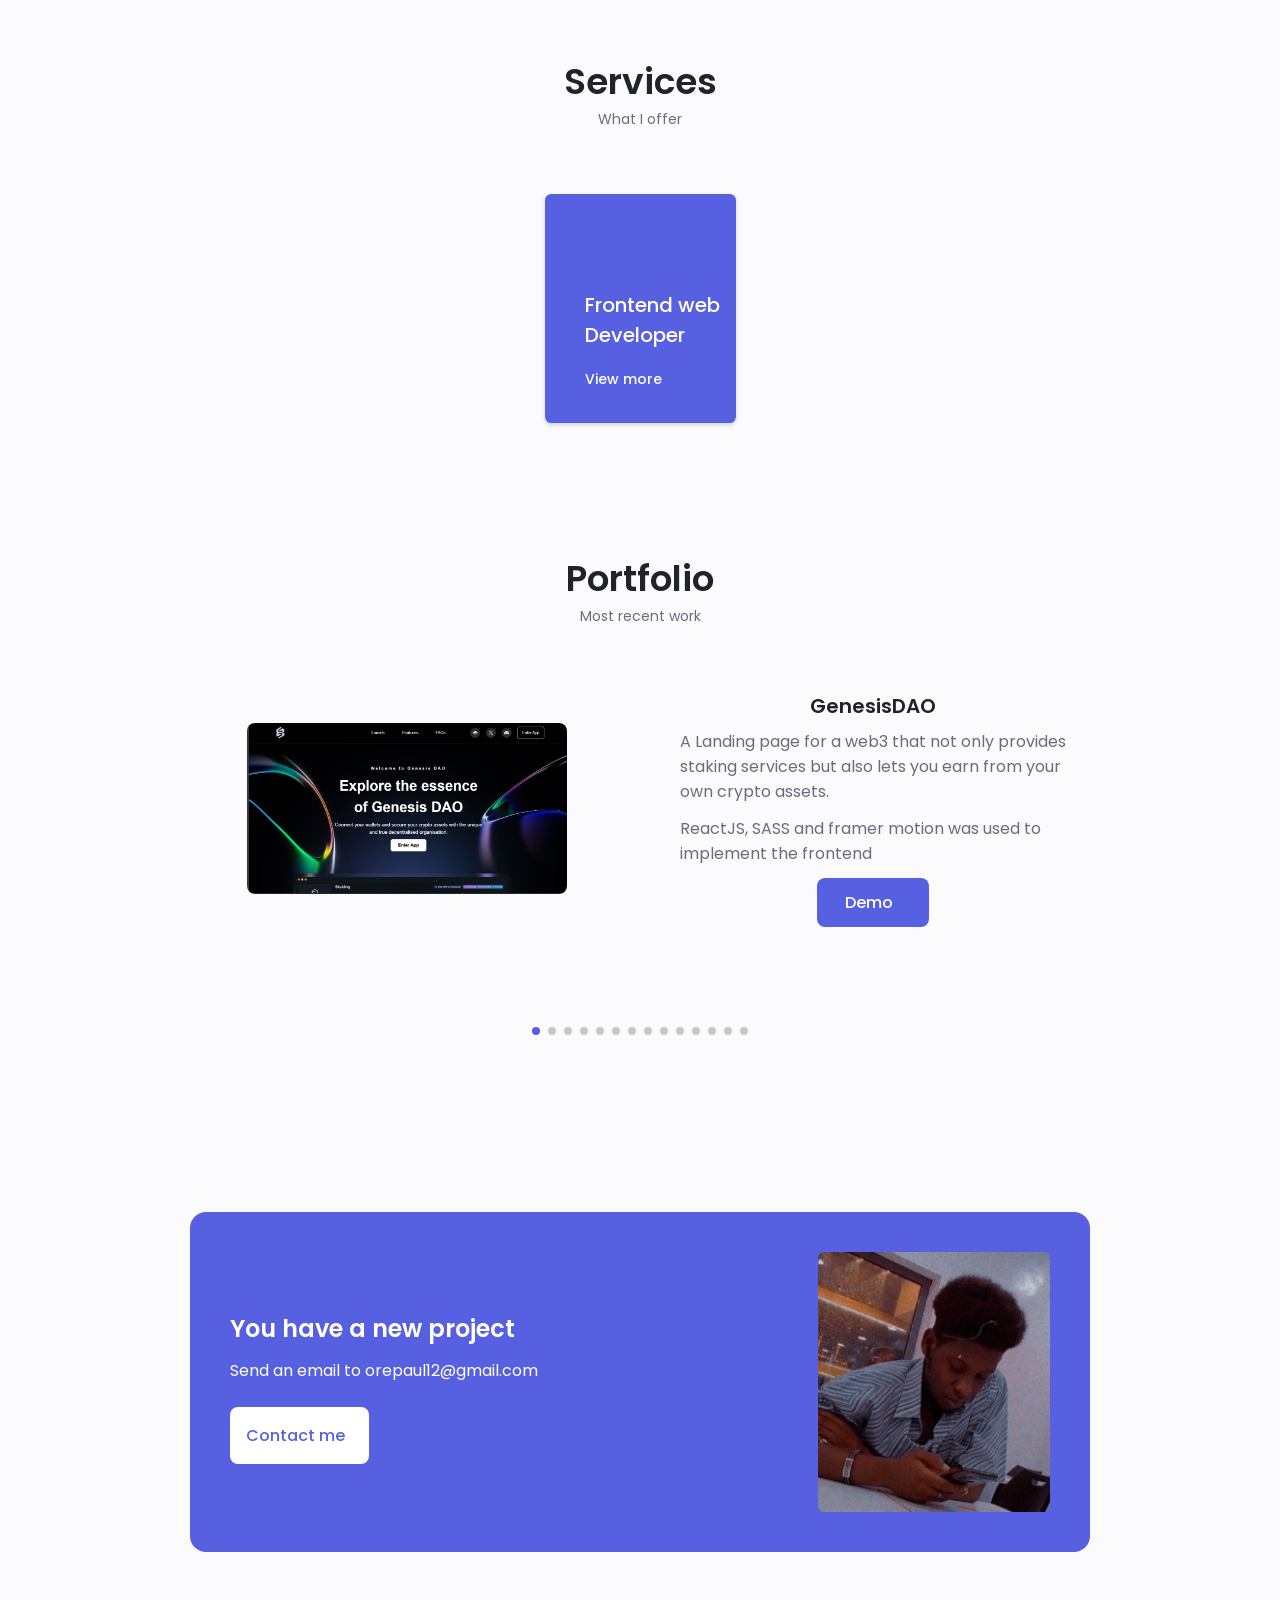
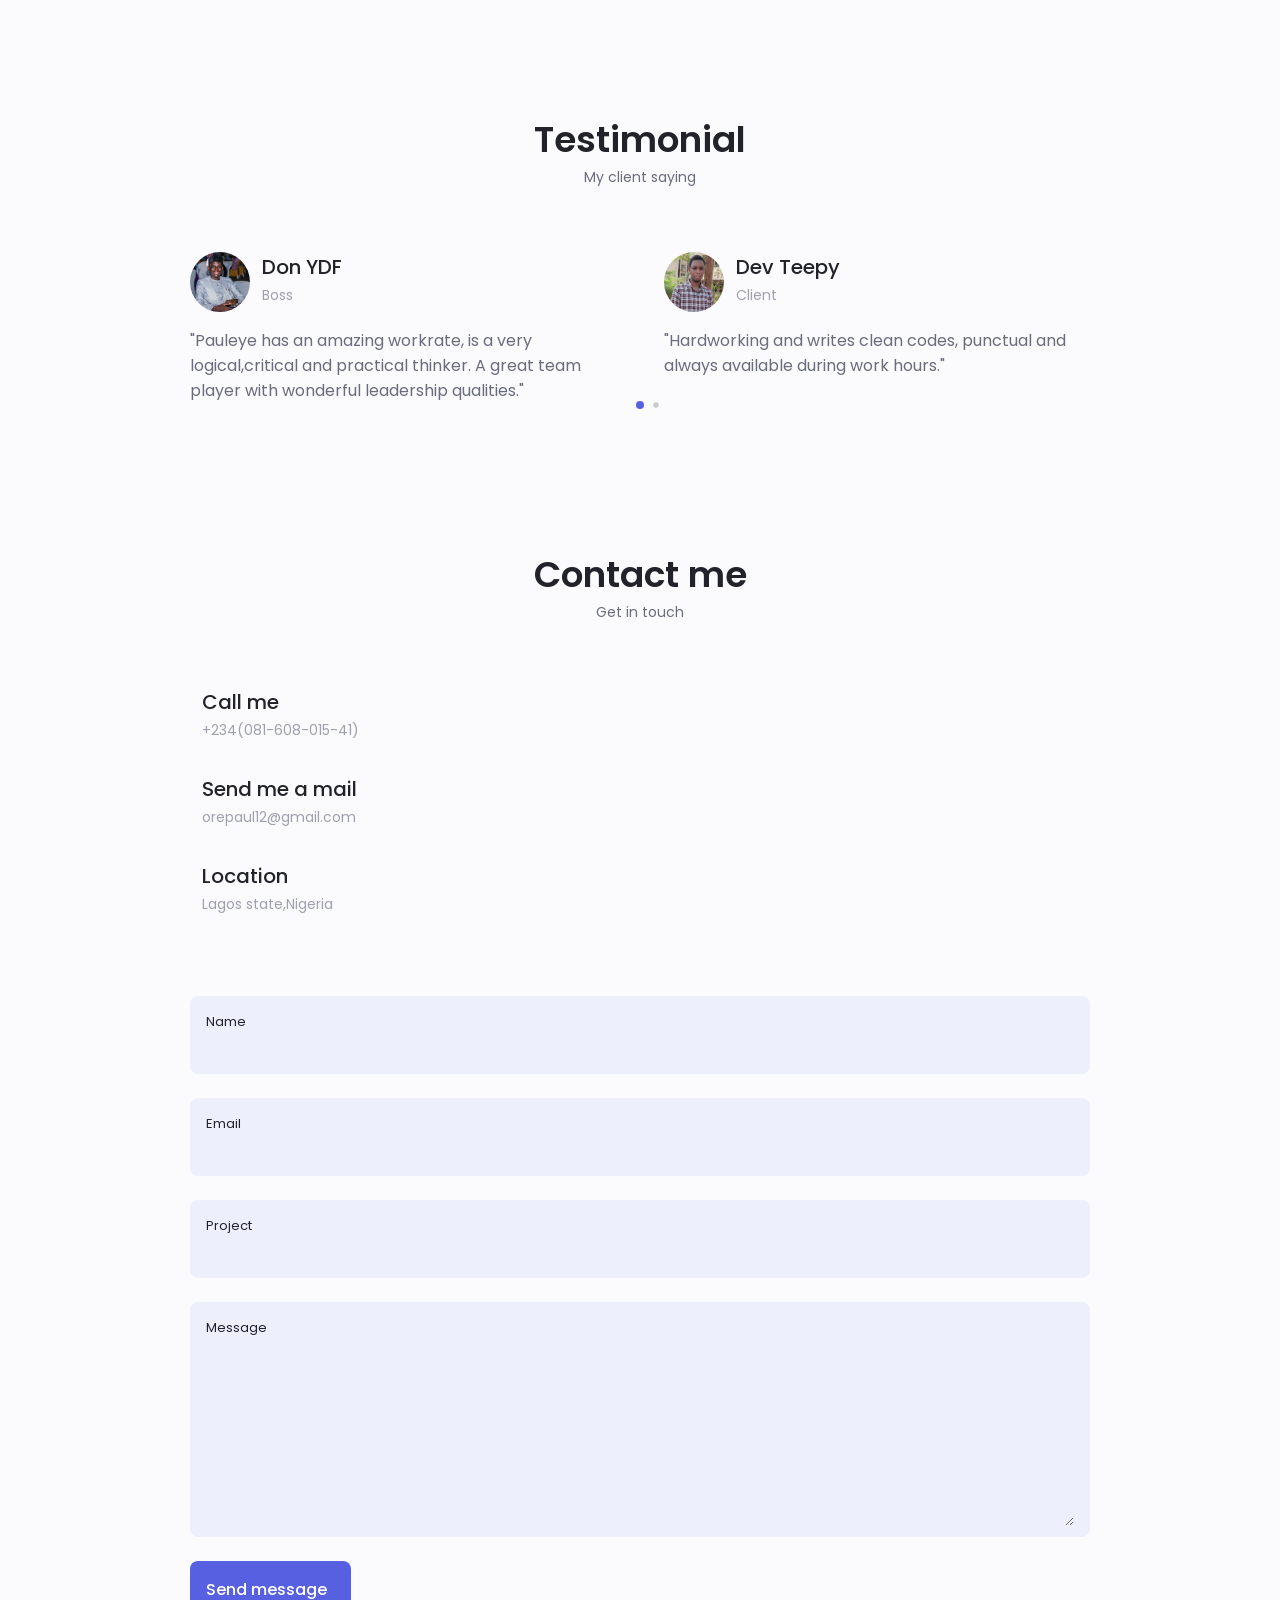
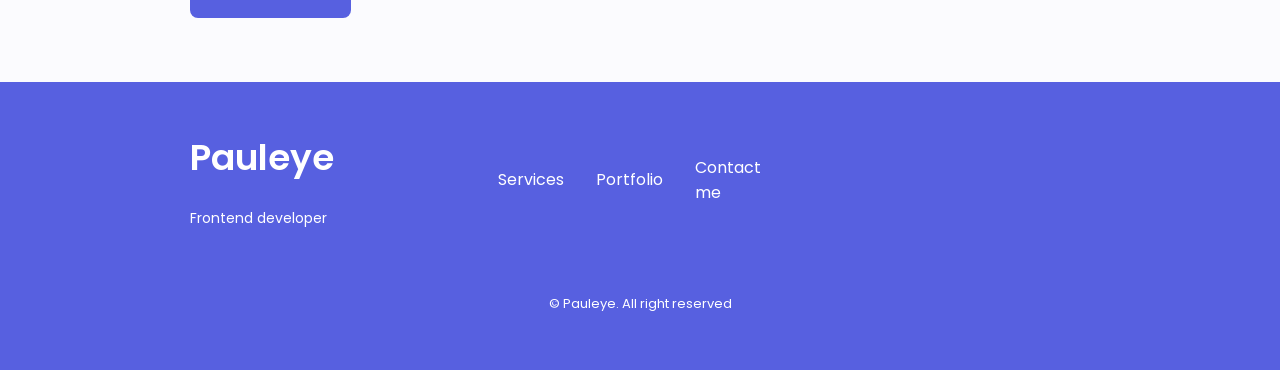
==== commit cd43eb66: "added more projects" ====
--- a/index.html
+++ b/index.html
@@ -16,7 +16,7 @@
       href="https://unicons.iconscout.com/release/v4.0.0/css/line.css"
     />
 
-    <!-- SNIPER CSS -->
+    <!-- SWIPER CSS -->
     <link rel="stylesheet" href="swiper-bundle.min.css" />
 
     <link rel="stylesheet" href="Portfolio.css" />
@@ -715,6 +715,46 @@
 
         <div class="portfolio_container container swiper">
           <div class="swiper-wrapper">
+               <!-- PORTFOLIO 1 -->
+           <div class="portfolio_content grid swiper-slide">
+              <img src="images/GenesisDAO.jpg" alt="" class="portfolio_img" />
+              <div class="portfolio_data">
+                <h3 class="portfolio_title">GenesisDAO</h3>
+                <p class="portfolio_description">
+                  A Landing page for a web3 that not only provides staking services but also lets you earn from your own crypto assets.
+                </p>
+                <p class="portfolio_description">
+                ReactJS, SASS and framer motion was used to implement the frontend
+                </p>
+                <a
+                  href="https://genesis-dao-blond.vercel.app/"
+                  target="_blank"
+                  class="button button--flex button--small portfolio_button"
+                  >Demo
+                  <i class="uil uil-arrow-right button_icon"></i>
+                </a>
+              </div>
+            </div>
+              <!-- PORTFOLIO 1 -->
+           <div class="portfolio_content grid swiper-slide">
+              <img src="images/corelaunch.jpg" alt="" class="portfolio_img" />
+              <div class="portfolio_data">
+                <h3 class="portfolio_title">Core Launch</h3>
+                <p class="portfolio_description">
+                  Core launch is a web3 dapp that allows you to launch new tokens and trade them on the core network
+                </p>
+                <p class="portfolio_description">
+                 NextJS, Typescript, tailwindCSS and framer-motion was used for the frontend implementation and WAGMI and web3 modal was used for the web3 and wallet integration and interaction.
+                </p>
+                <a
+                  href="https://moon-launch.netlify.app/"
+                  target="_blank"
+                  class="button button--flex button--small portfolio_button"
+                  >Demo
+                  <i class="uil uil-arrow-right button_icon"></i>
+                </a>
+              </div>
+            </div>
             <!-- PORTFOLIO 1 -->
            <div class="portfolio_content grid swiper-slide">
               <img src="images/movieeye.jpg" alt="" class="portfolio_img" />
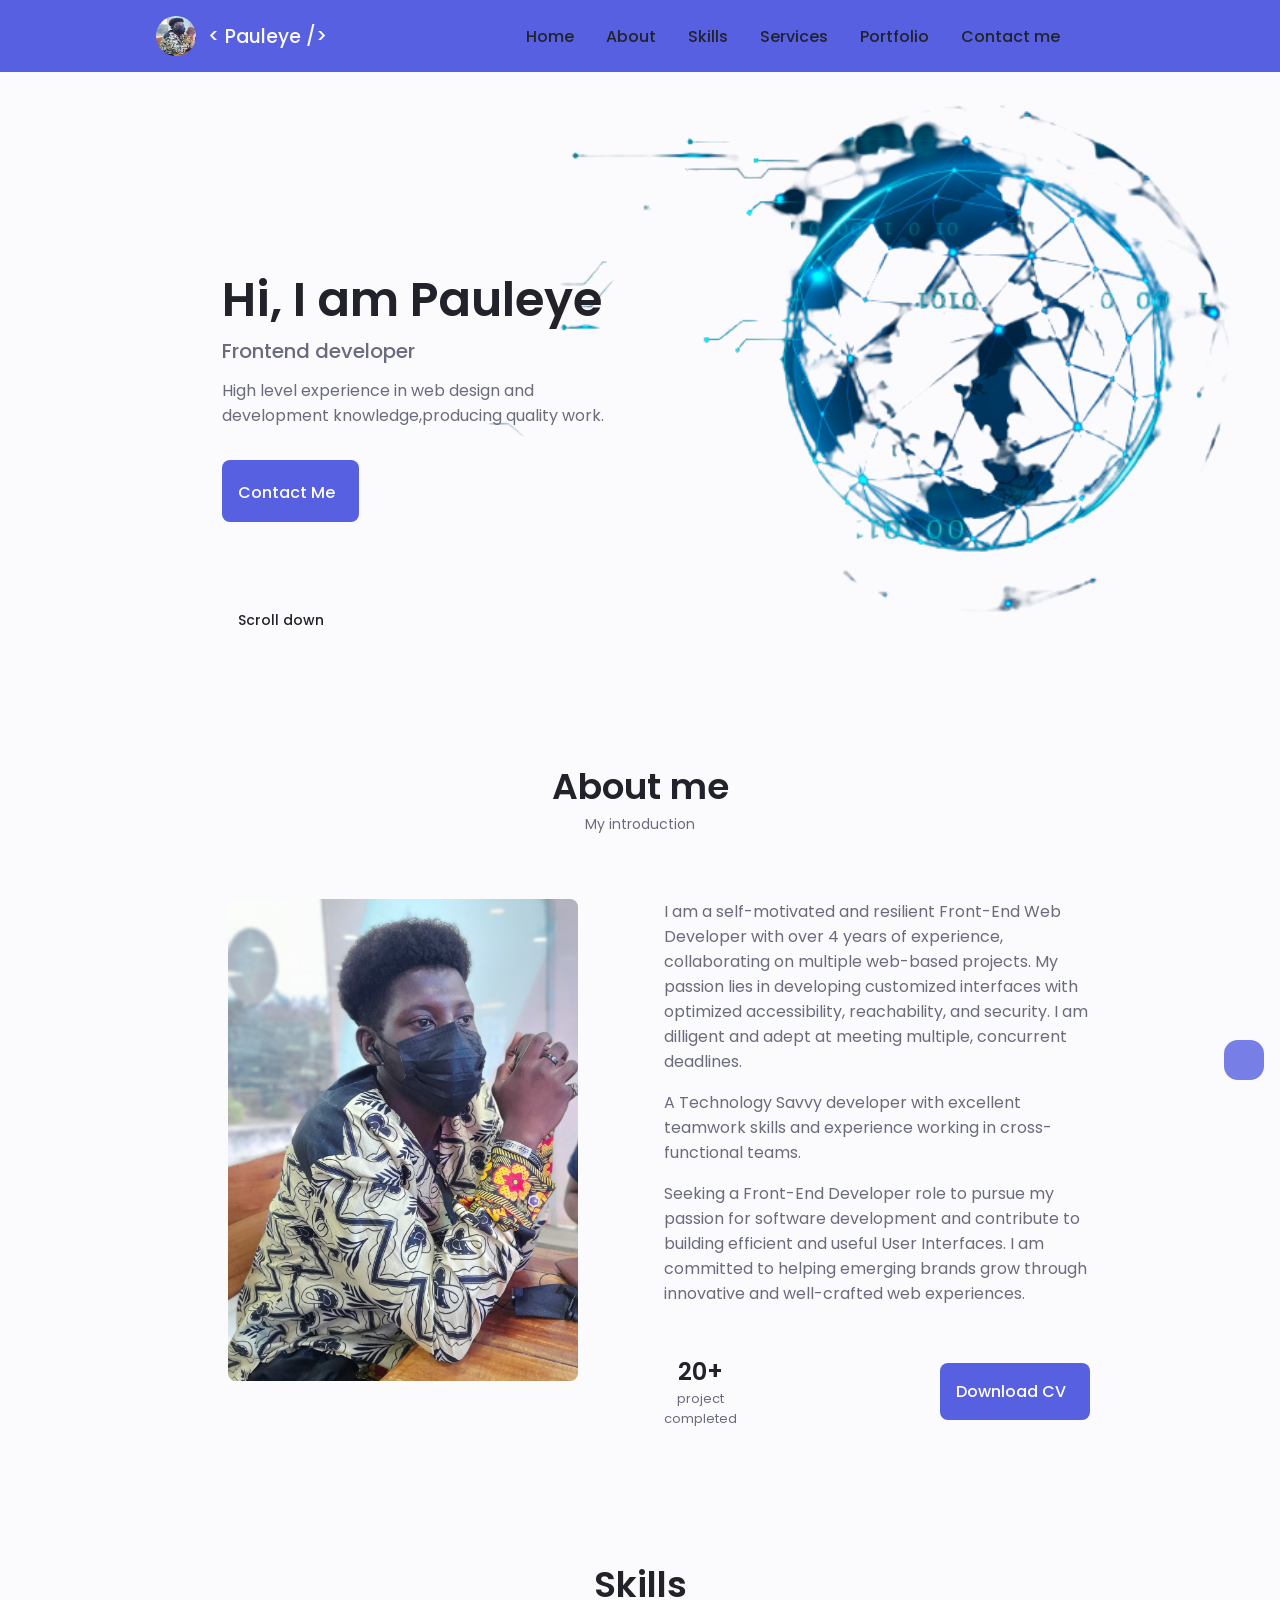
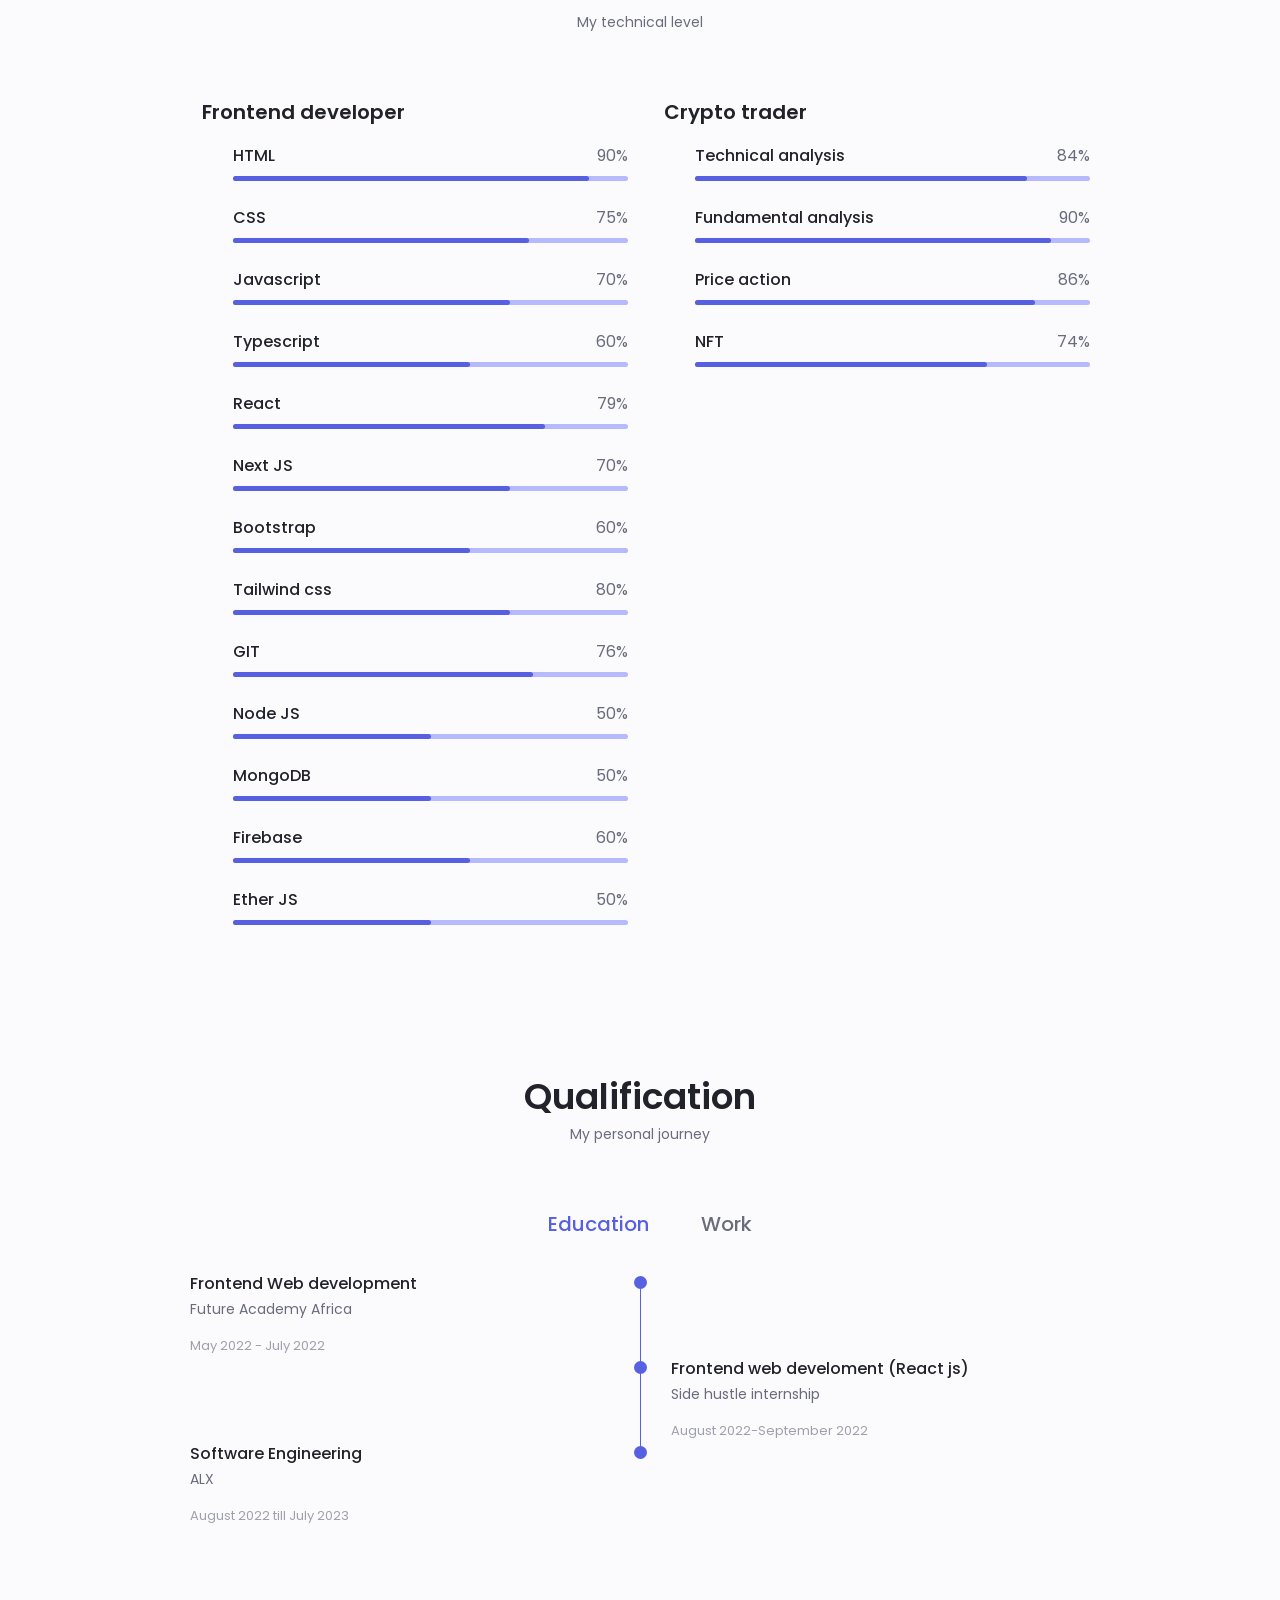
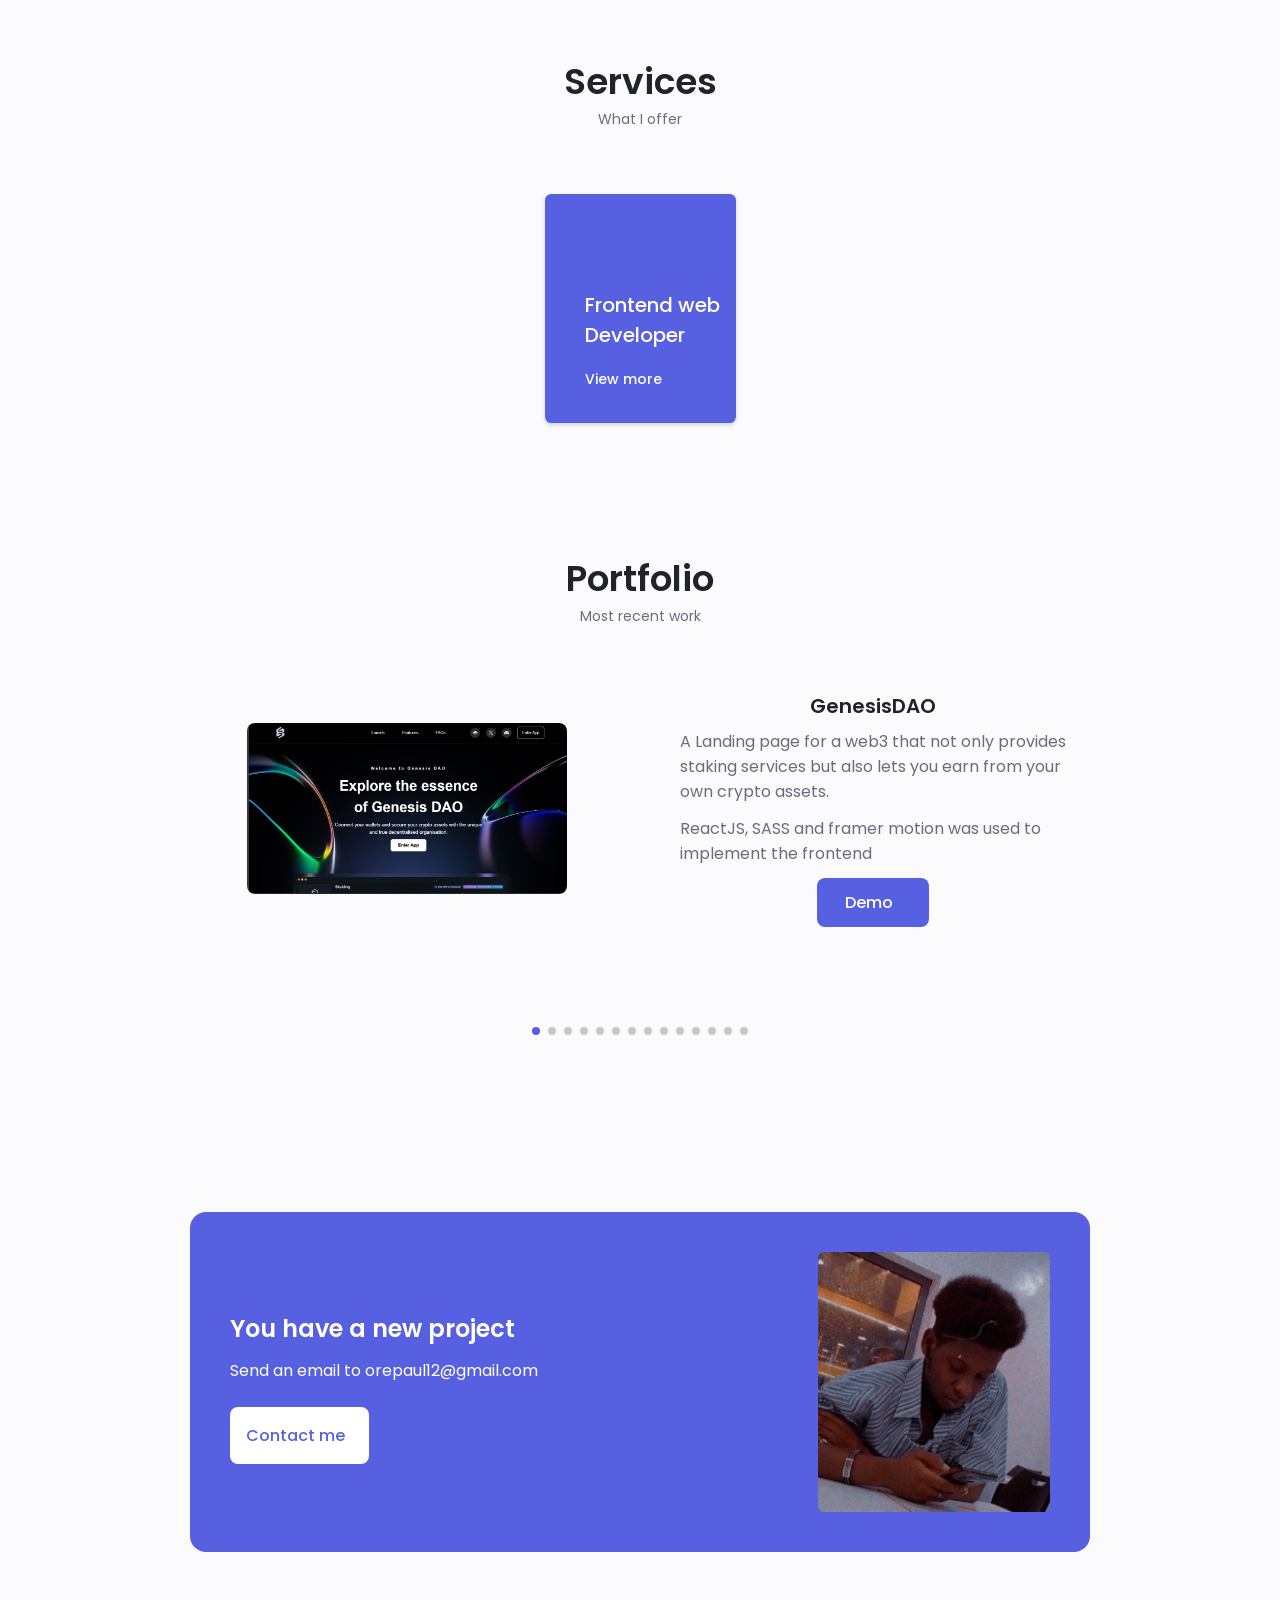
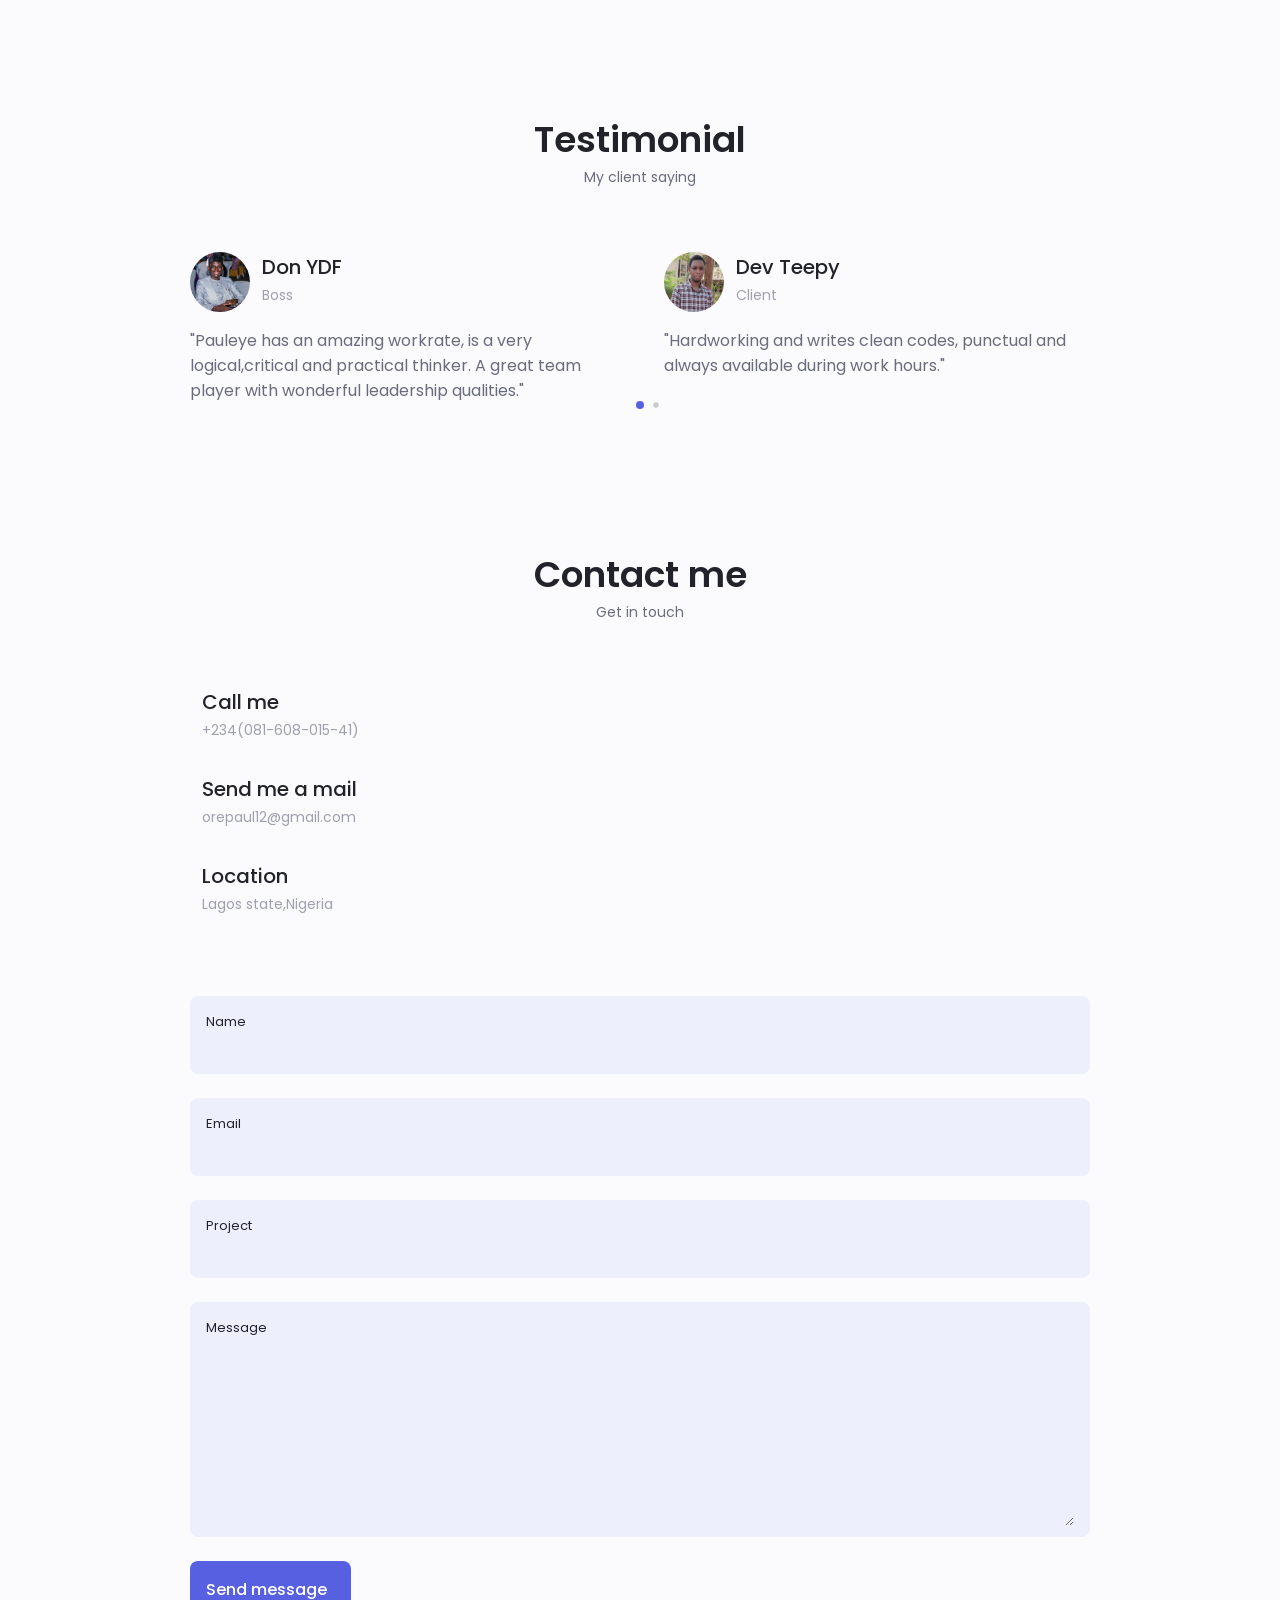
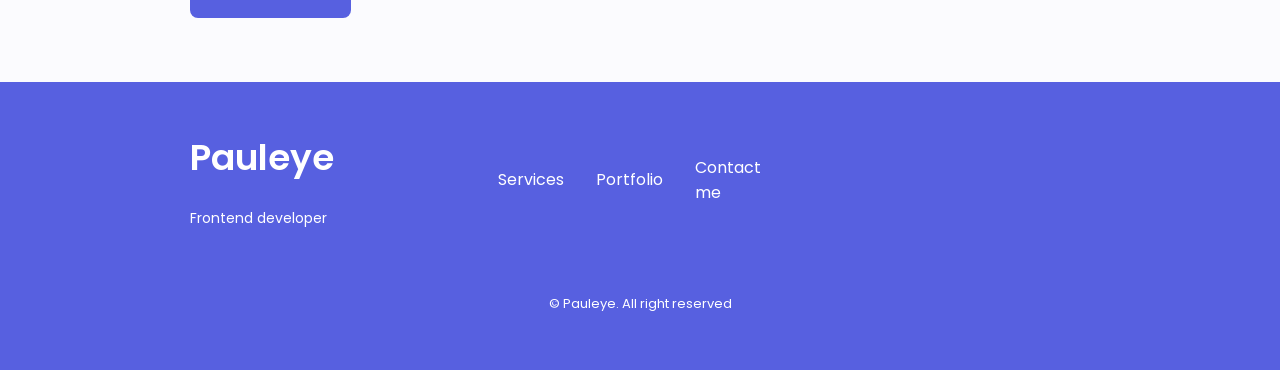
==== commit 8ee8b980: "changed years of experience" ====
--- a/index.html
+++ b/index.html
@@ -147,7 +147,7 @@
           <div class="about_data">
             <p class="about_description">
               I am a self-motivated and resilient Front-End Web Developer with
-              over 2 years of experience, collaborating on multiple web-based
+              over 4 years of experience, collaborating on multiple web-based
               projects. My passion lies in developing customized interfaces with
               optimized accessibility, reachability, and security. I am
               dilligent and adept at meeting multiple, concurrent deadlines.
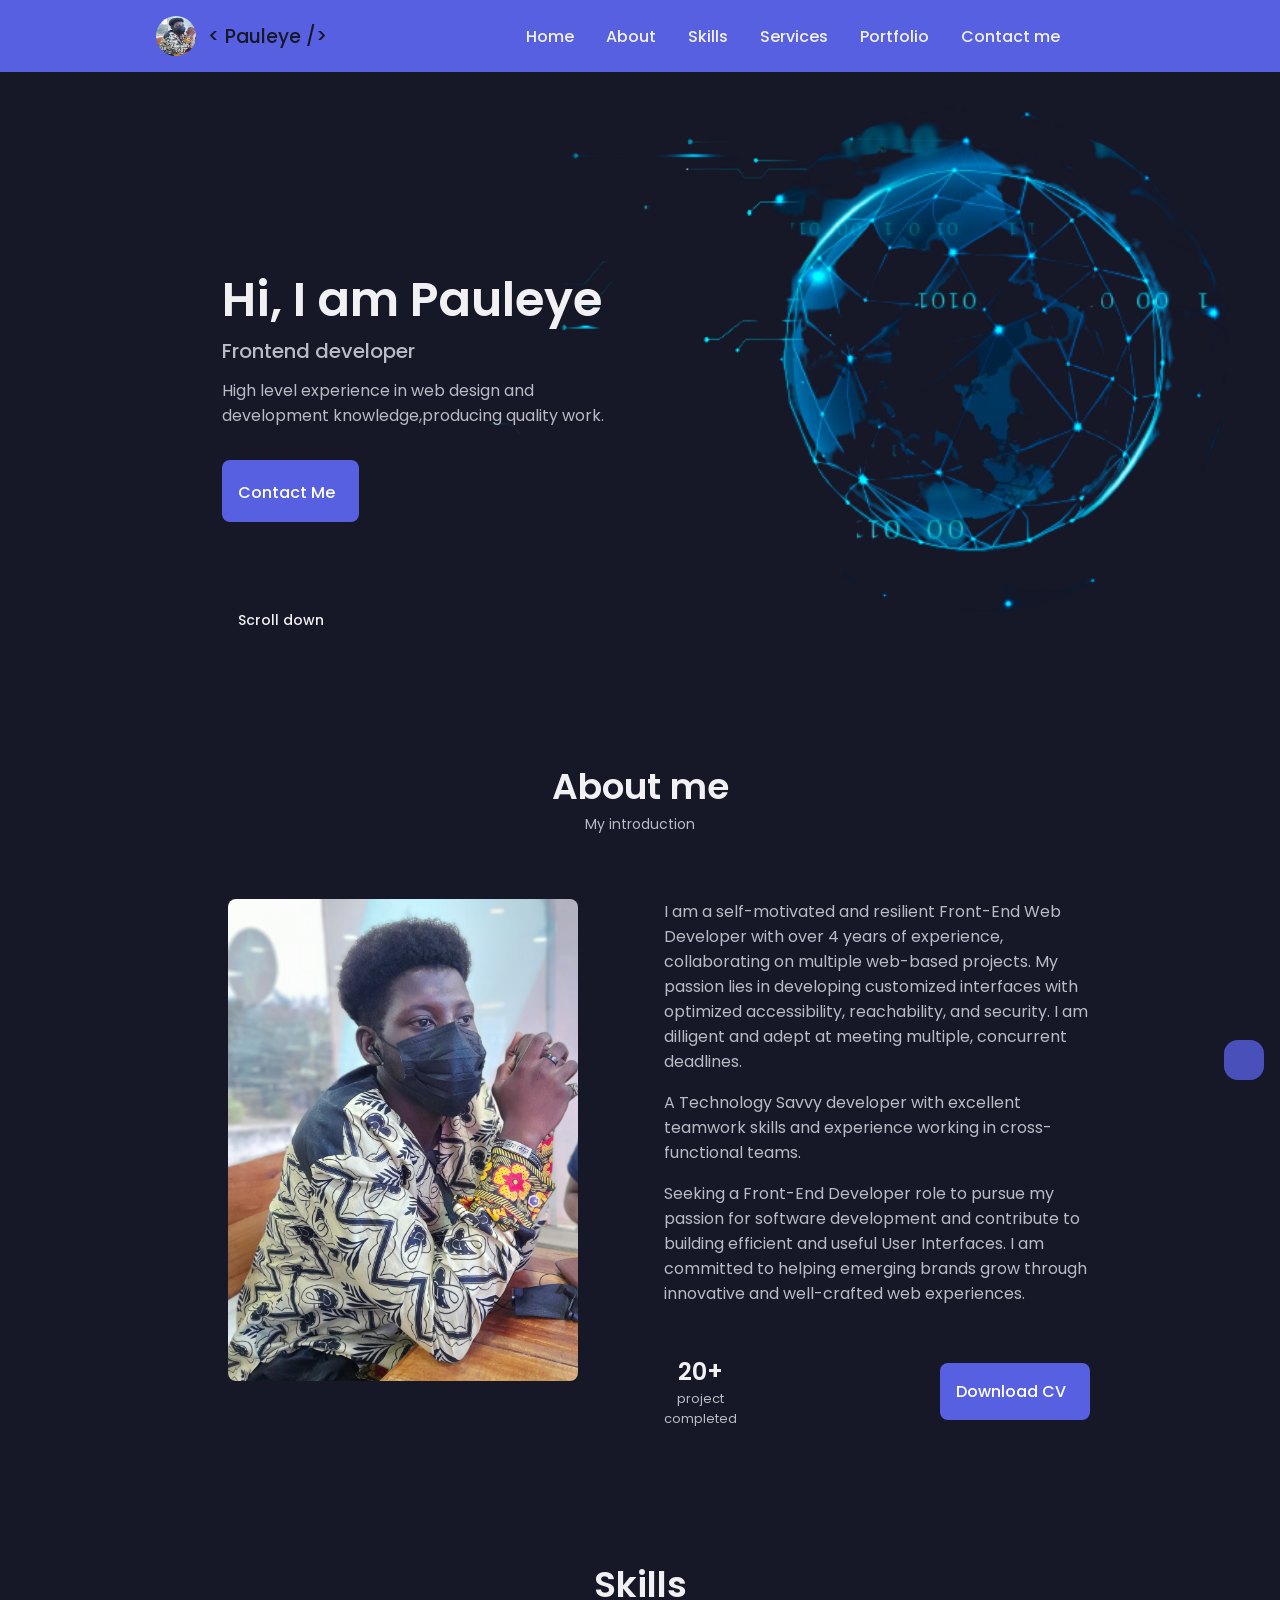
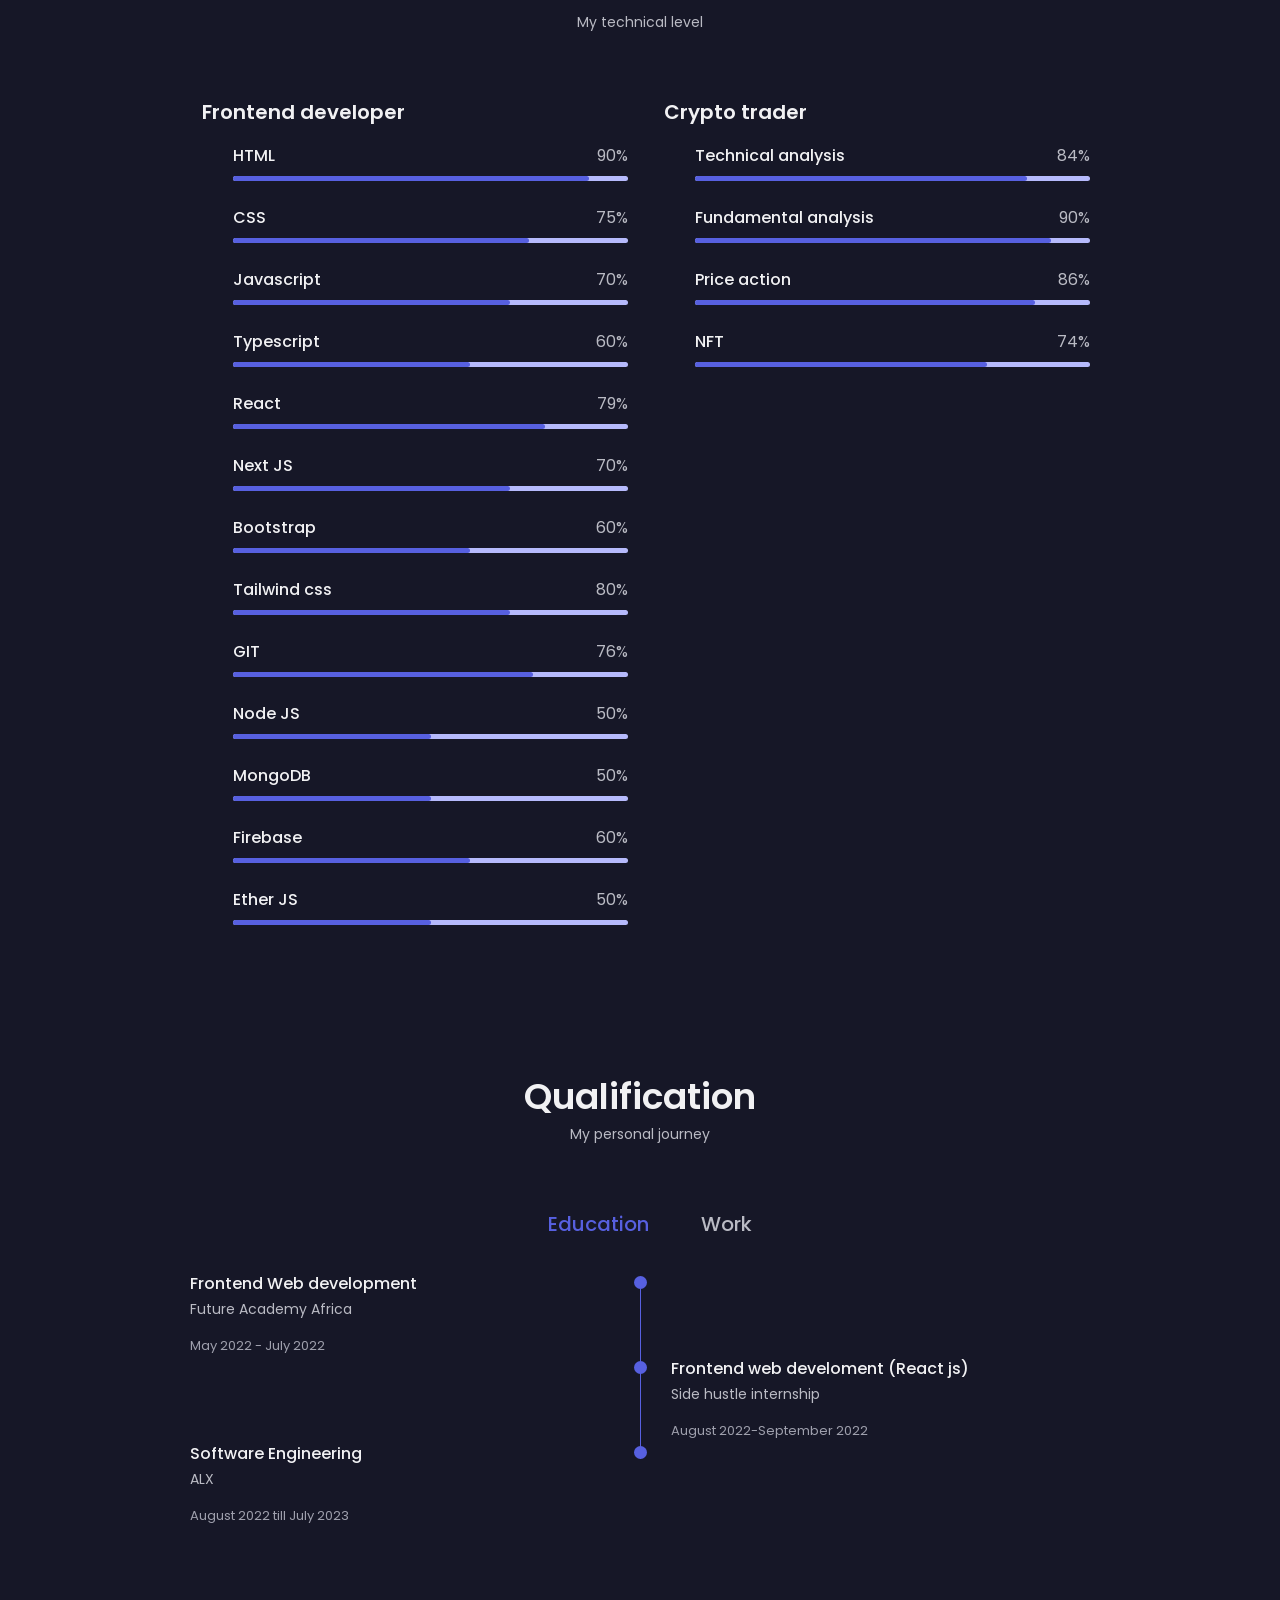
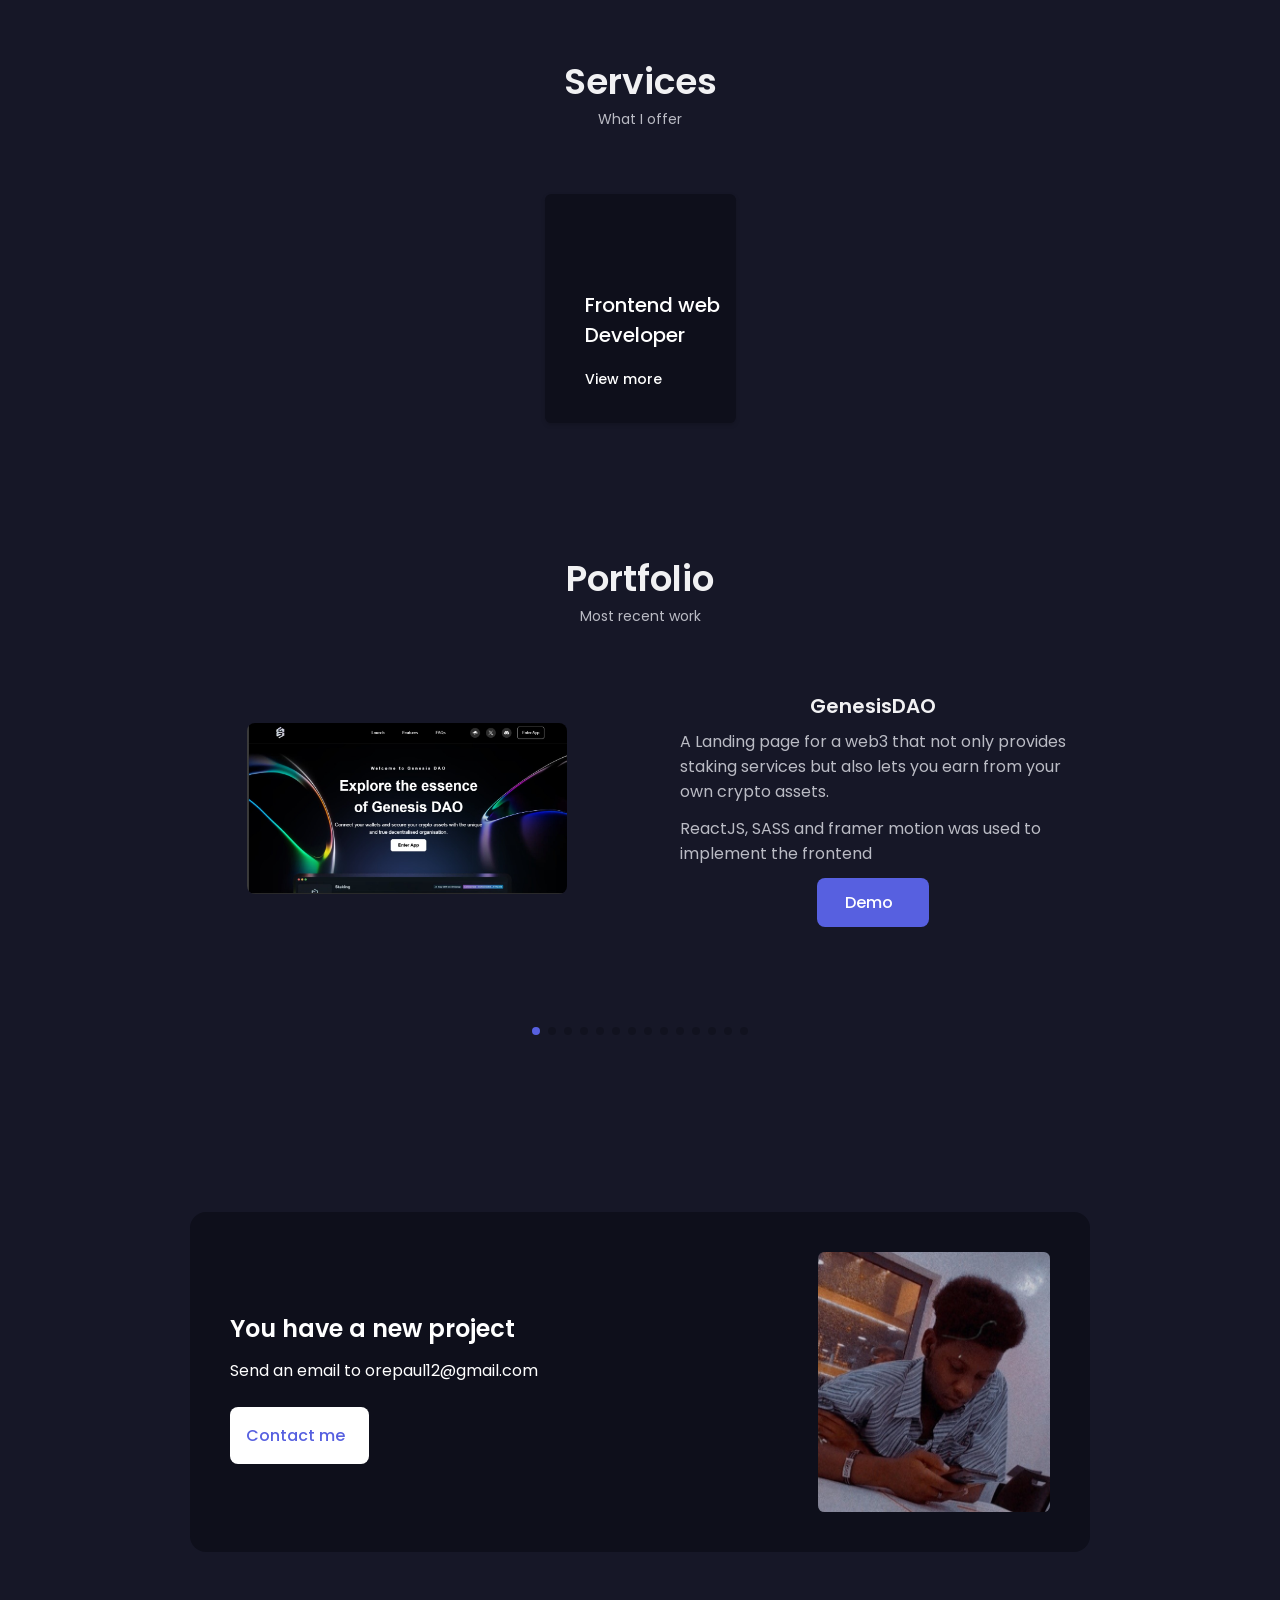
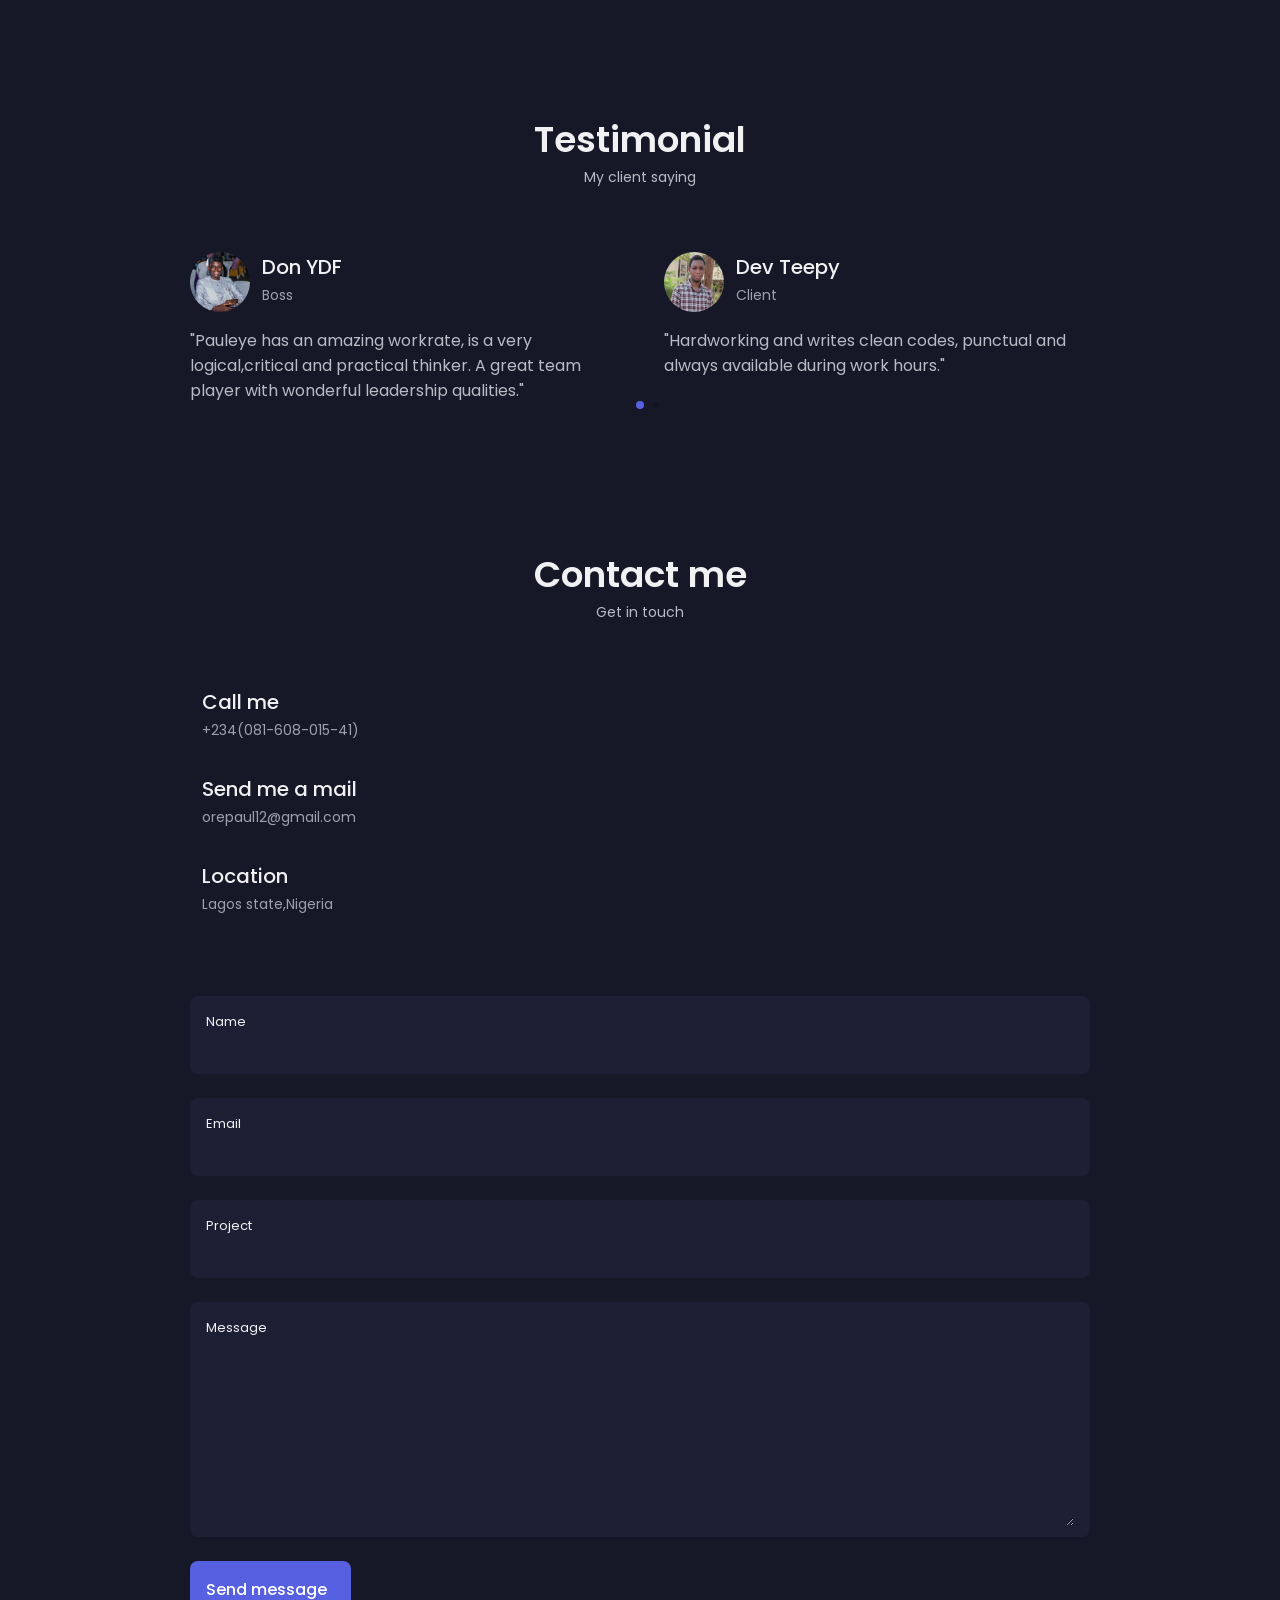
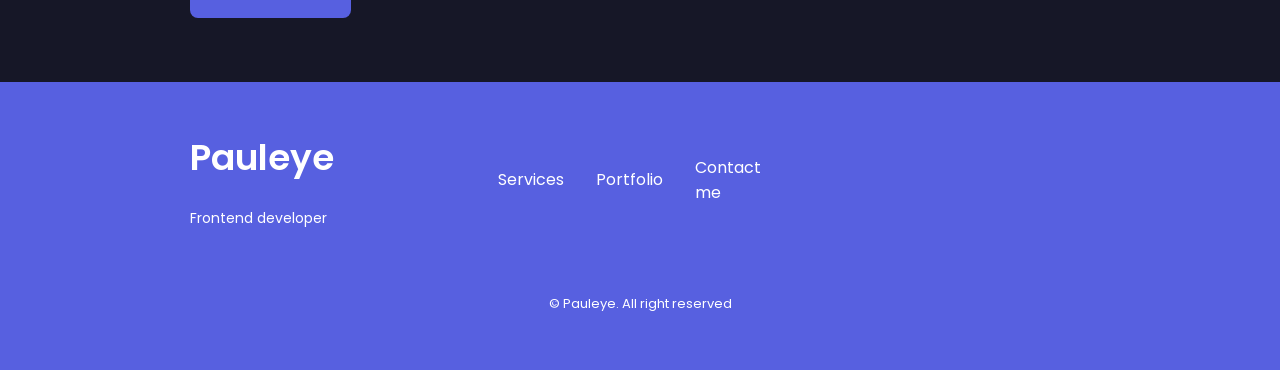
==== commit 4e39cbb0: "updated resume and theme" ====
--- a/index.html
+++ b/index.html
@@ -22,7 +22,7 @@
     <link rel="stylesheet" href="Portfolio.css" />
     <title>Pauleye</title>
   </head>
-  <body>
+  <body class="dark-theme">
     <header class="header" id="header">
       <nav class="nav container">
         <a href="#" class="nav_logo">
@@ -68,7 +68,7 @@
 
         <div class="nav_btns">
           <!-- THEME CHANGE BUTTON -->
-          <i class="uil uil-moon change-theme" id="theme-button"></i>
+          <i class="uil uil-sun change-theme" id="theme-button"></i>
 
           <div class="nav_toggle" id="nav_toggle">
             <i class="uil uil-apps"></i>
@@ -142,8 +142,12 @@
         <span class="section_subtitle">My introduction</span>
 
         <div class="about_container container grid">
-          <img src="images/pauleye 1.jpg
-          " class="about_img" alt="" />
+          <img
+            src="images/pauleye 1.jpg
+          "
+            class="about_img"
+            alt=""
+          />
           <div class="about_data">
             <p class="about_description">
               I am a self-motivated and resilient Front-End Web Developer with
@@ -180,8 +184,8 @@
               </div> -->
               <div class="about_buttons">
                 <a
-                  download="pdf/Adeleye_Oreoluwa_Front_end_Developer.pdf"
-                  href="pdf/Adeleye_Oreoluwa_Front_end_Developer.pdf"
+                  download="pdf/OreoluwaPaul_Adeleye_CV_2_main.pdf"
+                  href="pdf/OreoluwaPaul_Adeleye_CV_2_main.pdf"
                   class="button button--flex"
                 >
                   Download CV<i class="uil uil-download-alt button_icon"></i>
@@ -517,14 +521,31 @@
 
             <!--==================== WORK ====================-->
             <div class="qualification_content" data-content id="work">
+              <!--==================== WORK 2 ====================-->
+              <div class="qualification_data">
+                <div></div>
+
+                <div>
+                  <span class="qualification_rounder"></span>
+                  <span class="qualification_line"></span>
+                </div>
+
+                <div>
+                  <h3 class="qualification_title">Technical Assistant</h3>
+                  <span class="qualification_subtitle">AIdotHub</span>
+                  <div class="qualification_calendar">
+                    <i class="uil uil-calendar-alt"></i> October 2024 till date
+                  </div>
+                </div>
+              </div>
               <!--==================== WORK 1 ====================-->
               <div class="qualification_data">
                 <div>
                   <h3 class="qualification_title">Frontend web developer</h3>
                   <span class="qualification_subtitle">Pallete Labs</span>
                   <div class="qualification_calendar">
-                    <i class="uil uil-calendar-alt"></i> Decemeber 2022 till
-                    date
+                    <i class="uil uil-calendar-alt"></i> Decemeber 2022 - June
+                    2024
                   </div>
                 </div>
 
@@ -544,7 +565,7 @@
                 </div>
 
                 <div>
-                  <Frontend class="qualification_title">Frontend lead and tutor</h3>
+                  <h3 class="qualification_title">Frontend lead and tutor</h3>
                   <span class="qualification_subtitle">RCCG DTCE</span>
                   <div class="qualification_calendar">
                     <i class="uil uil-calendar-alt"></i> August 2022 - September
@@ -579,12 +600,12 @@
                   <span class="qualification_line"></span>
                 </div>
                 <div>
-                  <h3 class="qualification_title">
-                    Frontend Lead
-                  </h3>
+                  <h3 class="qualification_title">Frontend Lead</h3>
                   <span class="qualification_subtitle">The Mafia</span>
                   <div class="qualification_calendar">
-                    <i class="uil uil-calendar-alt">october 2021 till November 2022</i> 
+                    <i class="uil uil-calendar-alt"
+                      >october 2021 till November 2022</i
+                    >
                   </div>
                 </div>
               </div>
@@ -594,10 +615,10 @@
                 <div>
                   <h3 class="qualification_title">Always Working</h3>
                   <span class="qualification_subtitle"
-                    >On a personal project </span
-                  >
+                    >On a personal project
+                  </span>
                   <div class="qualification_calendar">
-                    <i class="uil uil-calendar-alt">2021 till date</i> 
+                    <i class="uil uil-calendar-alt">2021 till date</i>
                   </div>
                 </div>
 
@@ -715,16 +736,18 @@
 
         <div class="portfolio_container container swiper">
           <div class="swiper-wrapper">
-               <!-- PORTFOLIO 1 -->
-           <div class="portfolio_content grid swiper-slide">
+            <!-- PORTFOLIO 1 -->
+            <div class="portfolio_content grid swiper-slide">
               <img src="images/GenesisDAO.jpg" alt="" class="portfolio_img" />
               <div class="portfolio_data">
                 <h3 class="portfolio_title">GenesisDAO</h3>
                 <p class="portfolio_description">
-                  A Landing page for a web3 that not only provides staking services but also lets you earn from your own crypto assets.
-                </p>
-                <p class="portfolio_description">
-                ReactJS, SASS and framer motion was used to implement the frontend
+                  A Landing page for a web3 that not only provides staking
+                  services but also lets you earn from your own crypto assets.
+                </p>
+                <p class="portfolio_description">
+                  ReactJS, SASS and framer motion was used to implement the
+                  frontend
                 </p>
                 <a
                   href="https://genesis-dao-blond.vercel.app/"
@@ -735,16 +758,19 @@
                 </a>
               </div>
             </div>
-              <!-- PORTFOLIO 1 -->
-           <div class="portfolio_content grid swiper-slide">
+            <!-- PORTFOLIO 1 -->
+            <div class="portfolio_content grid swiper-slide">
               <img src="images/corelaunch.jpg" alt="" class="portfolio_img" />
               <div class="portfolio_data">
                 <h3 class="portfolio_title">Core Launch</h3>
                 <p class="portfolio_description">
-                  Core launch is a web3 dapp that allows you to launch new tokens and trade them on the core network
-                </p>
-                <p class="portfolio_description">
-                 NextJS, Typescript, tailwindCSS and framer-motion was used for the frontend implementation and WAGMI and web3 modal was used for the web3 and wallet integration and interaction.
+                  Core launch is a web3 dapp that allows you to launch new
+                  tokens and trade them on the core network
+                </p>
+                <p class="portfolio_description">
+                  NextJS, Typescript, tailwindCSS and framer-motion was used for
+                  the frontend implementation and WAGMI and web3 modal was used
+                  for the web3 and wallet integration and interaction.
                 </p>
                 <a
                   href="https://moon-launch.netlify.app/"
@@ -756,17 +782,19 @@
               </div>
             </div>
             <!-- PORTFOLIO 1 -->
-           <div class="portfolio_content grid swiper-slide">
+            <div class="portfolio_content grid swiper-slide">
               <img src="images/movieeye.jpg" alt="" class="portfolio_img" />
               <div class="portfolio_data">
                 <h3 class="portfolio_title">Movieeye</h3>
                 <p class="portfolio_description">
-                  This is an entertainment app that displays movie and the details from TMDB api endpoints, features the search and bookmark feature.
-                </p>
-                <p class="portfolio_description">
-                  Built the frontend using ReactJS for the logic
-                  and API calls, React Router dom for routing and location
-                  monitoring, Tailwind CSS for styling, framer-motion for the animation.
+                  This is an entertainment app that displays movie and the
+                  details from TMDB api endpoints, features the search and
+                  bookmark feature.
+                </p>
+                <p class="portfolio_description">
+                  Built the frontend using ReactJS for the logic and API calls,
+                  React Router dom for routing and location monitoring, Tailwind
+                  CSS for styling, framer-motion for the animation.
                 </p>
                 <a
                   href="https://movieeye.netlify.app/"
@@ -779,17 +807,22 @@
             </div>
 
             <!-- PORTFOLIO 2 -->
-           <div class="portfolio_content grid swiper-slide">
-              <img src="images/analyticdashboard.jpeg" alt="" class="portfolio_img" />
+            <div class="portfolio_content grid swiper-slide">
+              <img
+                src="images/analyticdashboard.jpeg"
+                alt=""
+                class="portfolio_img"
+              />
               <div class="portfolio_data">
                 <h3 class="portfolio_title">Analytical Dashboard</h3>
                 <p class="portfolio_description">
-                 An Analytical dashboard that displays user informations and analysis
-                </p>
-                <p class="portfolio_description">
-                  Built the frontend using ReactJS for the logic
-                  and API calls, React Router dom for routing and location
-                  monitoring, Tailwind CSS for styling, framer-motion for the animation.
+                  An Analytical dashboard that displays user informations and
+                  analysis
+                </p>
+                <p class="portfolio_description">
+                  Built the frontend using ReactJS for the logic and API calls,
+                  React Router dom for routing and location monitoring, Tailwind
+                  CSS for styling, framer-motion for the animation.
                 </p>
                 <a
                   href="https://pauleye-analytic-dashboard.vercel.app/"
@@ -800,7 +833,7 @@
                 </a>
               </div>
             </div>
- <!-- PORTFOLIO 3 -->
+            <!-- PORTFOLIO 3 -->
             <div class="portfolio_content grid swiper-slide">
               <img src="images/lendsqr.png" alt="" class="portfolio_img" />
               <div class="portfolio_data">
@@ -823,16 +856,25 @@
                 </a>
               </div>
             </div>
- <!-- PORTFOLIO 4 -->
+            <!-- PORTFOLIO 4 -->
             <div class="portfolio_content grid swiper-slide">
               <img src="images/fluidCoin.jpeg" alt="" class="portfolio_img" />
               <div class="portfolio_data">
                 <h3 class="portfolio_title">Fluidcoin Clone</h3>
                 <p class="portfolio_description">
-                 Recreated the fluidcoin website from scratch because i loved the UI and the animations and decided to try it out. Here is the <a href="https://fluidcoins.com/" target="_blank" rel="noopener noreferrer">Design reference</a>
-                </p>
-                <p class="portfolio_description">
-                  Built the frontend using React js, TailwndCSS for styling and Motion framer for the animations.
+                  Recreated the fluidcoin website from scratch because i loved
+                  the UI and the animations and decided to try it out. Here is
+                  the
+                  <a
+                    href="https://fluidcoins.com/"
+                    target="_blank"
+                    rel="noopener noreferrer"
+                    >Design reference</a
+                  >
+                </p>
+                <p class="portfolio_description">
+                  Built the frontend using React js, TailwndCSS for styling and
+                  Motion framer for the animations.
                 </p>
                 <a
                   href="https://fluidcoinclone.netlify.app/"
@@ -843,7 +885,6 @@
                 </a>
               </div>
             </div>
-            
 
             <!-- PORTFOLIO 5 -->
             <div class="portfolio_content grid swiper-slide">
@@ -867,7 +908,7 @@
                 </a>
               </div>
             </div>
-              <!-- PORTFOLIO 6 -->
+            <!-- PORTFOLIO 6 -->
             <div class="portfolio_content grid swiper-slide">
               <img src="images/NFT_Mafia.jpeg" alt="" class="portfolio_img" />
               <div class="portfolio_data">
@@ -893,7 +934,7 @@
                 </a>
               </div>
             </div>
-          <!-- PORTFOLIO 7 -->
+            <!-- PORTFOLIO 7 -->
             <div class="portfolio_content grid swiper-slide">
               <img
                 src="images/comment-app.jpg"
@@ -921,7 +962,7 @@
                 </a>
               </div>
             </div>
-             <!-- PORTFOLIO 8 -->
+            <!-- PORTFOLIO 8 -->
             <div class="portfolio_content grid swiper-slide">
               <img src="images/boltMusic.jpeg" alt="" class="portfolio_img" />
               <div class="portfolio_data">
@@ -972,7 +1013,7 @@
                 </a>
               </div>
             </div>
-             <!-- PORTFOLIO 10 -->
+            <!-- PORTFOLIO 10 -->
             <div class="portfolio_content grid swiper-slide">
               <img
                 src="images/tricord-global.jpeg"
@@ -995,7 +1036,7 @@
                 </a>
               </div>
             </div>
-           <!-- PORTFOLIO 11 -->
+            <!-- PORTFOLIO 11 -->
             <div class="portfolio_content grid swiper-slide">
               <img
                 src="images/pinksale-landing-page.jpeg"
@@ -1017,8 +1058,6 @@
                 </a>
               </div>
             </div>
-
-            
 
             <!-- PORTFOLIO 8 -->
 
